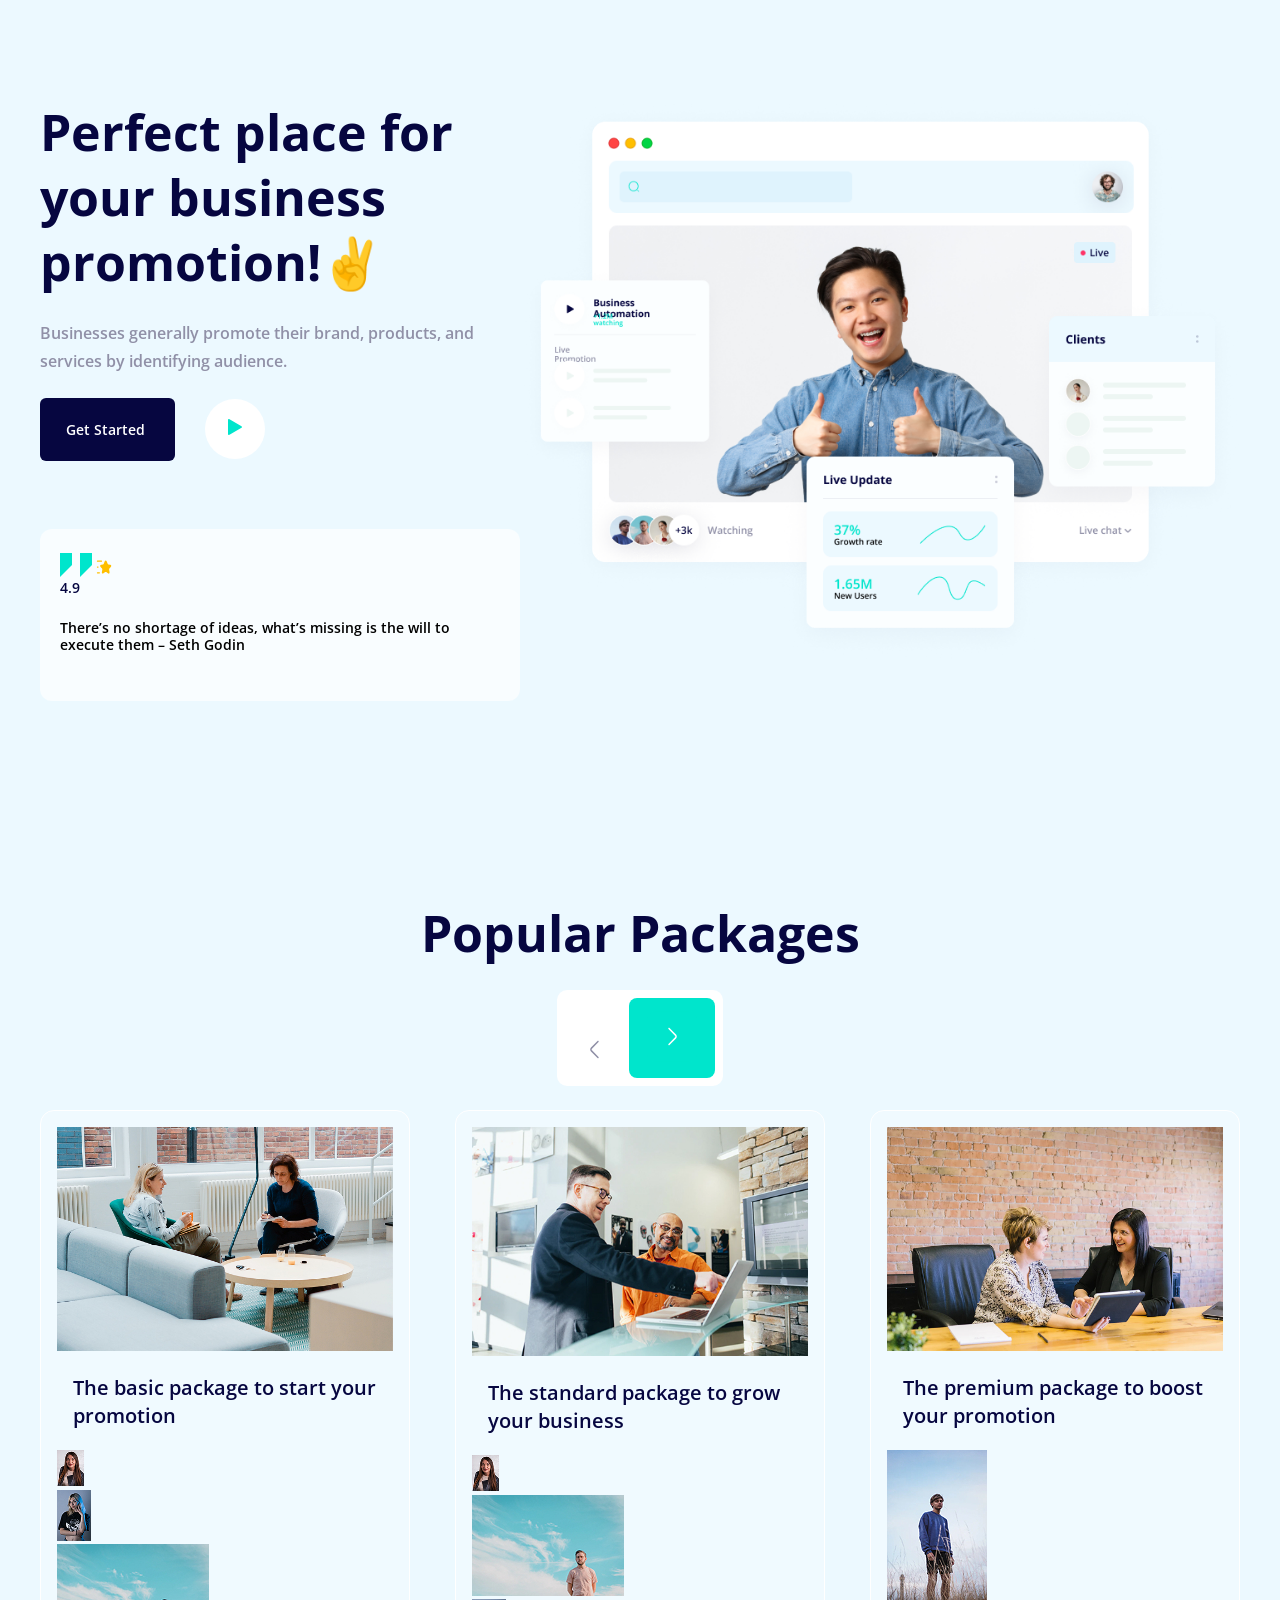
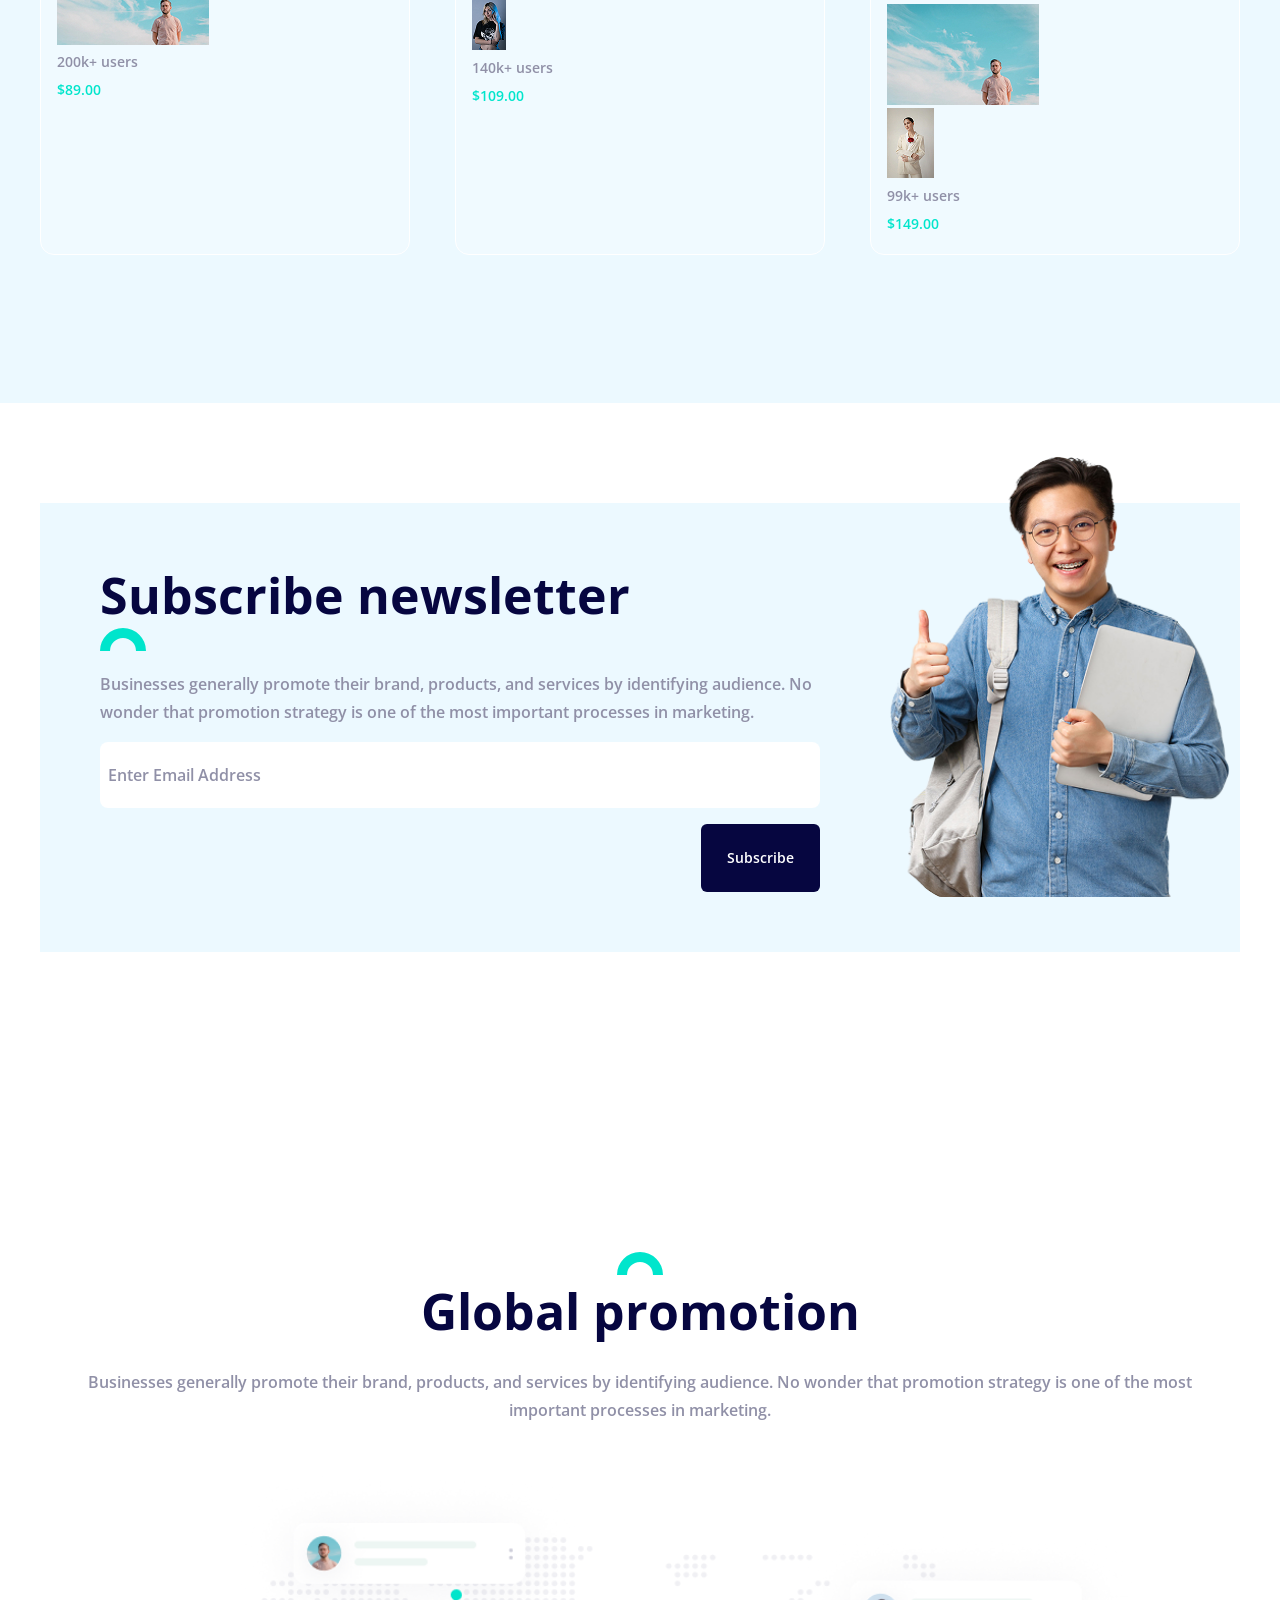
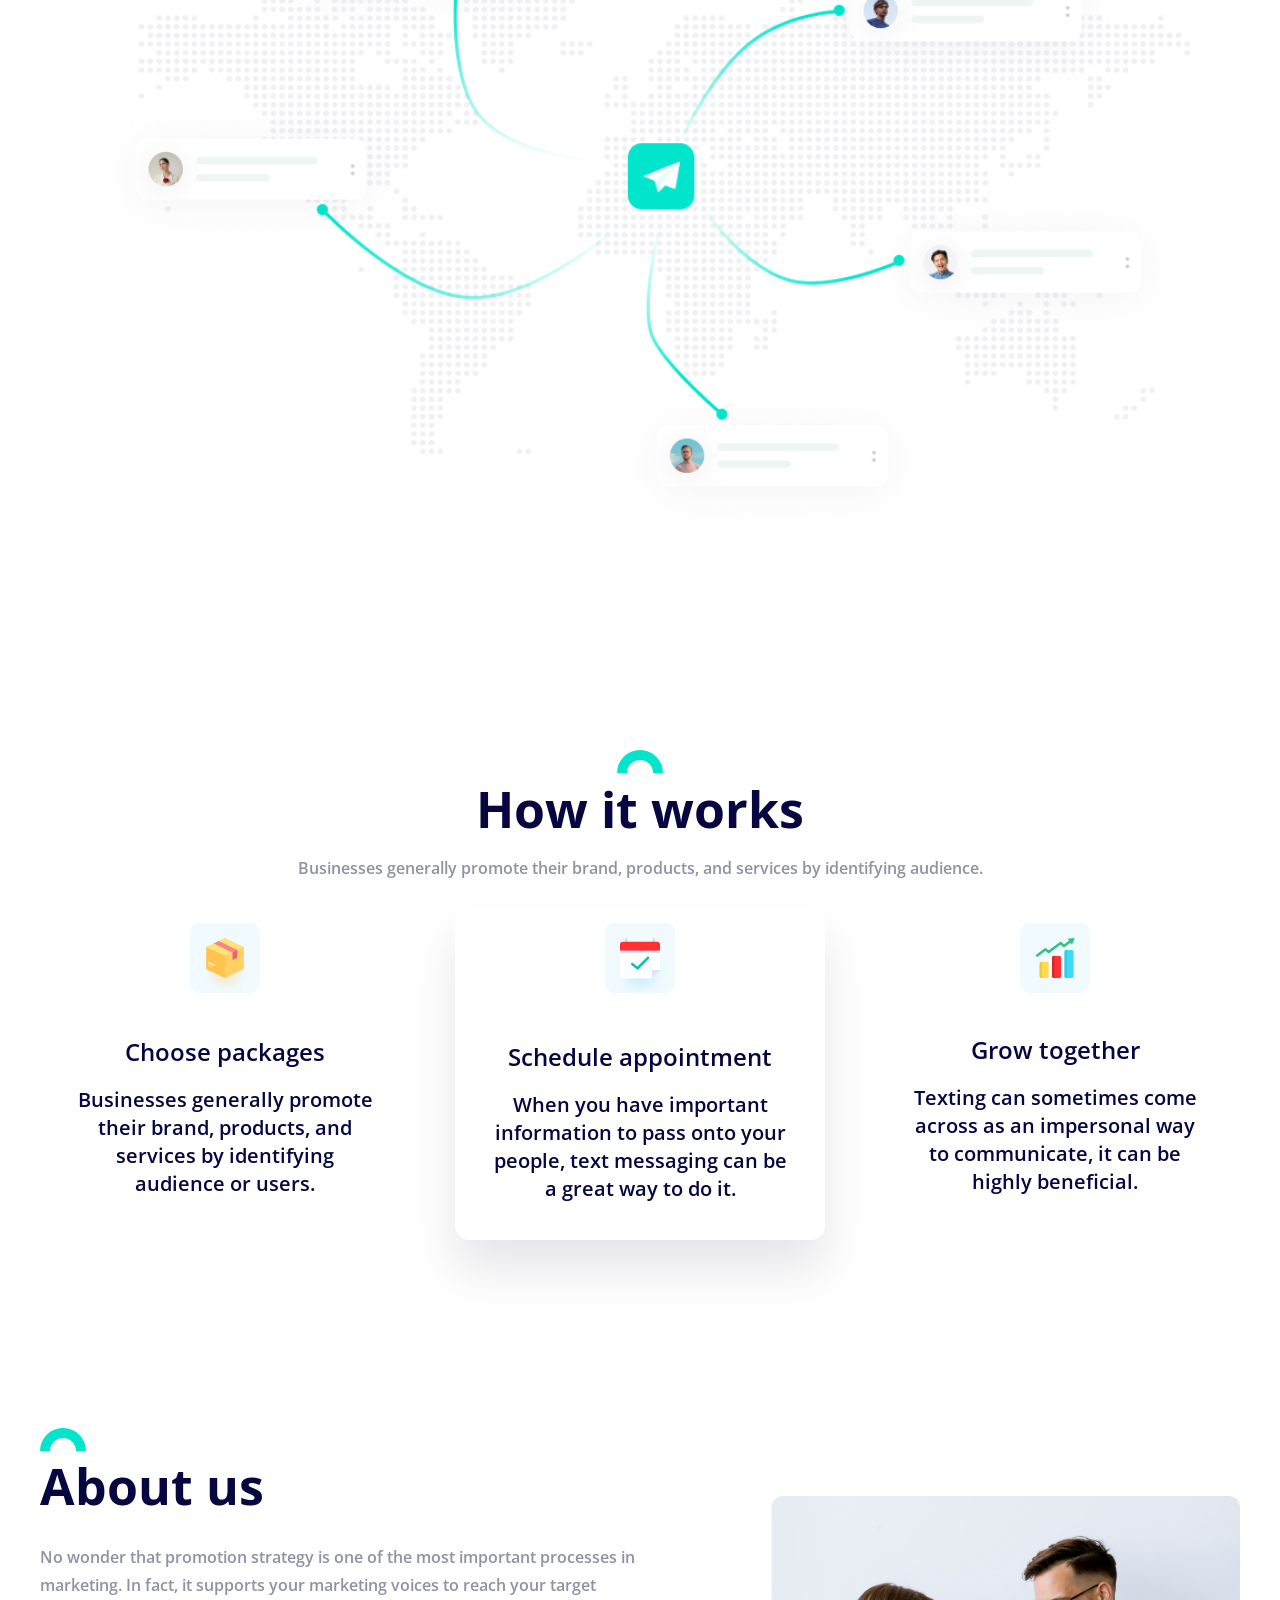
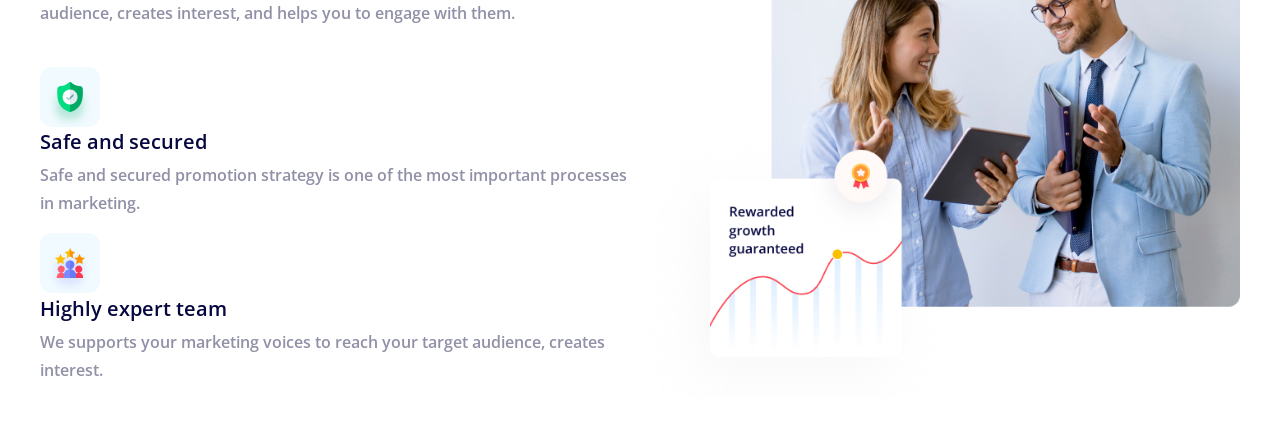
==== deploy/index.html @ 35426f10 "fixed about us page" ====
<!DOCTYPE html>
<html lang="en">
<head>
        <meta charset="UTF-8">
        <meta name="viewport" content="width=device-width, initial-scale=1.0">
        <meta http-equiv="X-UA-Compatible" content="ie=edge">
        <!-- Google Fonts -->
        <link rel="preconnect" href="https://fonts.googleapis.com">
        <link rel="preconnect" href="https://fonts.gstatic.com" crossorigin>
        <link href="https://fonts.googleapis.com/css2?family=Open+Sans:ital,wght@0,300..800;1,300..800&display=swap" rel="stylesheet">
        
        
        <link rel="stylesheet" href="css/styles.css">
        <title>In-Class Project / Homework </title>
    </head>
<body>

    <!-- <section id="mq-demo">
        <div>

        </div>
    </section> -->
    
<section id="hero">
    <div id="hero-content-container">
        <section>
            <article>
                <h1 class="section-title">Perfect place for your business promotion!✌️</h1>
                <p class="body-grey-text">Businesses generally promote their brand, products, and services by identifying audience.</p>
                <a href="#" class="nightBlue-btn">Get Started </a>
                <button><img src="img/hero/play-button.svg" alt="play button"></button>
            </article>
    
            <article id="hero-card">
                <img src="img/hero/quote.svg" alt="quote icon">
                <img src="img/hero/star.svg" alt="star icon">
                <h5>4.9</h5>
    
                <p>There’s no shortage of ideas, what’s missing is the will to execute them – Seth Godin</p>
            </article>
        </section>
        <!--this will be the tag for the image-->
        <aside>
            <img src="img/hero/hero-right.png" alt="image of happy person" class="img-scaler">
        </aside>
    </div>   
</section><section id="packages">
    <div id="top-content">
        <!-- <img src="img/packages/green rainbow.svg" alt="part of a green outline"> -->
        <h1 class="section-title">Popular Packages</h1>

        <div id="package-button-container">
            <button id="left-arrow"><img src="img/packages/arrow-left.svg" alt="arrow left button"></button>
            <button id="right-arrow"><img src="img/packages/arrow-right.svg" alt="arrow right button"></button>   
        </div>
    </div>


    <ul id="package-card-container">
        <li class="package-card" id="card-1">
            <img src="img/packages/card1.jpg" alt="hero images" class="img-scaler">
            <p>The basic package to start your promotion</p>
           
            
            <ul>
                <li><img src="img/packages/user1.jpg" alt=" user images"></li>
                <li><img src="img/packages/user2.jpg" alt=" user images"></li>
                <li><img src="img/packages/user3.jpg" alt=" user images"></li>
            </ul>

            <h4>200k+ users</h4>
            <h3>$89.00</h3>
        </li>

        <li class="selected package-card" id="card-2">
            <img src="img/packages/card3.jpg" alt="hero images" class="img-scaler">
            <p>The standard package to grow your business</p>
           
            <ul>
                <li>
                    <li><img src="img/packages/user1.jpg" alt=" user images"></li>
                    <li><img src="img/packages/user3.jpg" alt=" user images"></li>
                    <li><img src="img/packages/user2.jpg" alt=" user images"></li>
                </li>
            </ul>

            <h4>140k+ users</h4>
            <h3>$109.00</h3>

        </li>

        <li class= "package-card" id="card-3">
            <img src="img/packages/card2.jpg" alt="hero images" class="img-scaler">
            <p>The premium package to boost your promotion</p>

            
            <ul>
                <li>
                    <li><img src="img/packages/user5.jpg" alt=" user images"></li>
                    <li><img src="img/packages/user3.jpg" alt=" user images"></li>
                    <li><img src="img/packages/user4.jpg" alt=" user images"></li>
                </li>
            </ul>

            <h4>99k+ users</h4>
            <h3>$149.00</h3>
        </li>

    </ul>
</section><section id="newsletter" class="content-padding">
    <div id="newsletter-content">
        <section id="newsletter-left">
            <h1 class="section-title">Subscribe newsletter</h1>
            <img src="img/packages/green rainbow.svg" alt="green design">
            <p class="body-grey-text">Businesses generally promote their brand, products, and services by identifying audience. No wonder that promotion strategy is one of the most important processes in marketing.</p>
        
            <form action="#">
                <input type="text" placeholder="Enter Email Address">
                <div>
                    <button class="nightBlue-btn">Subscribe</button>
                </div>
            </form>
        </section>
        <aside>
            <img src="img/newsletter/student.png" alt="happy man" class="img-scaler">
        </aside>
    </div>
</section><section id="communication" class="content-padding">
    <img src="img/packages/green rainbow.svg" alt="part of a green outline">
    <h1 class="section-title">Global promotion</h1>
    <p class="body-grey-text">Businesses generally promote their brand, products, and services by identifying audience. No wonder that promotion strategy is one of the most important processes in marketing.</p>
    <img src="img/communication/image.png" alt="diagram for communication page" class="img-scaler">
</section><section id="process" class="content-padding">
    <img src="img/packages/green rainbow.svg" alt="part of a green outline">
    
    <div>
        <h1 class="section-title">How it works</h1>
        <p class="body-grey-text work-p">Businesses generally promote their brand, products, and services by identifying audience.</p>
    </div>
    

    <ul id="process-card-container">
        <li class="process-card" id="card-1">
            <img src="img/process/icon-1.png" alt="box icon">
            <h2>Choose packages</h2>
            <p>Businesses generally promote their brand, products, and services by identifying audience or users.</p>
        </li>

    

        <li class="selected process-card" id="card-2">
            <img src="img/process/icon-2.png" alt="schedule icon">
            <h2>Schedule appointment</h2>
            <p>When you have important information to pass onto your people, text messaging can be a great way to do it.</p>
        </li>
        


        <li class="process-card" id="card-3">
            <img src="img/process/icon-3.png" alt="diagram icon">
            <h2>Grow together </h2>
            <p>Texting can sometimes come across as an impersonal way to communicate, it can be highly beneficial.</p>
        </li>
        
    </ul>
</section><section id="about" class="content-padding">
    <section>
        <img src="img/packages/green rainbow.svg" alt="part of a green outline">
        <h1 class="section-title">About us</h1>
        <p class="body-grey-text about-p">No wonder that promotion strategy is one of the most important processes in marketing. In fact, it supports your marketing voices to reach your target audience, creates interest, and helps you to engage with them.</p>
        
        <ul>
            <li>
                <img src="img/about/icon-1.png" alt="checkmark icon">
                <h2>Safe and secured</h2>
                <p class="body-grey-text">Safe and secured promotion strategy is one of the most important processes in marketing.</p>
            </li>


            <li>
                <img src="img/about/icon-2.png" alt="people icon">
                <h2>Highly expert team</h2>
                <p class="body-grey-text">We supports your marketing voices to reach your target audience, creates interest.</p>
            </li>
            
        </ul>
    </section>
    
    <aside>
        <img src="img/about/about-hero.jpg" alt="picture of people" class="img-scaler">
    </aside>
    
</section>    <script src="js/scripts-min.js"></script>

</body>

</html>
---- deploy/css/styles.css ----
/*! normalize.css v8.0.0 | MIT License | github.com/necolas/normalize.css */
/* Document
   ========================================================================== */
/**
 * 1. Correct the line height in all browsers.
 * 2. Prevent adjustments of font size after orientation changes in iOS.
 */
html {
  line-height: 1.15; /* 1 */
  -webkit-text-size-adjust: 100%; /* 2 */
}

/* Sections
   ========================================================================== */
/**
 * Remove the margin in all browsers.
 */
body {
  margin: 0;
}

/**
 * Correct the font size and margin on `h1` elements within `section` and
 * `article` contexts in Chrome, Firefox, and Safari.
 */
h1 {
  font-size: 2em;
  margin: 0.67em 0;
}

/* Grouping content
   ========================================================================== */
/**
 * 1. Add the correct box sizing in Firefox.
 * 2. Show the overflow in Edge and IE.
 */
hr {
  -webkit-box-sizing: content-box;
          box-sizing: content-box; /* 1 */
  height: 0; /* 1 */
  overflow: visible; /* 2 */
}

/**
 * 1. Correct the inheritance and scaling of font size in all browsers.
 * 2. Correct the odd `em` font sizing in all browsers.
 */
pre {
  font-family: monospace, monospace; /* 1 */
  font-size: 1em; /* 2 */
}

/* Text-level semantics
   ========================================================================== */
/**
 * Remove the gray background on active links in IE 10.
 */
a {
  background-color: transparent;
}

/**
 * 1. Remove the bottom border in Chrome 57-
 * 2. Add the correct text decoration in Chrome, Edge, IE, Opera, and Safari.
 */
abbr[title] {
  border-bottom: none; /* 1 */
  text-decoration: underline; /* 2 */
  -webkit-text-decoration: underline dotted;
          text-decoration: underline dotted; /* 2 */
}

/**
 * Add the correct font weight in Chrome, Edge, and Safari.
 */
b,
strong {
  font-weight: bolder;
}

/**
 * 1. Correct the inheritance and scaling of font size in all browsers.
 * 2. Correct the odd `em` font sizing in all browsers.
 */
code,
kbd,
samp {
  font-family: monospace, monospace; /* 1 */
  font-size: 1em; /* 2 */
}

/**
 * Add the correct font size in all browsers.
 */
small {
  font-size: 80%;
}

/**
 * Prevent `sub` and `sup` elements from affecting the line height in
 * all browsers.
 */
sub,
sup {
  font-size: 75%;
  line-height: 0;
  position: relative;
  vertical-align: baseline;
}

sub {
  bottom: -0.25em;
}

sup {
  top: -0.5em;
}

/* Embedded content
   ========================================================================== */
/**
 * Remove the border on images inside links in IE 10.
 */
img {
  border-style: none;
}

/* Forms
   ========================================================================== */
/**
 * 1. Change the font styles in all browsers.
 * 2. Remove the margin in Firefox and Safari.
 */
button,
input,
optgroup,
select,
textarea {
  font-family: inherit; /* 1 */
  font-size: 100%; /* 1 */
  line-height: 1.15; /* 1 */
  margin: 0; /* 2 */
}

/**
 * Show the overflow in IE.
 * 1. Show the overflow in Edge.
 */
button,
input { /* 1 */
  overflow: visible;
}

/**
 * Remove the inheritance of text transform in Edge, Firefox, and IE.
 * 1. Remove the inheritance of text transform in Firefox.
 */
button,
select { /* 1 */
  text-transform: none;
}

/**
 * Correct the inability to style clickable types in iOS and Safari.
 */
button,
[type=button],
[type=reset],
[type=submit] {
  -webkit-appearance: button;
}

/**
 * Remove the inner border and padding in Firefox.
 */
button::-moz-focus-inner,
[type=button]::-moz-focus-inner,
[type=reset]::-moz-focus-inner,
[type=submit]::-moz-focus-inner {
  border-style: none;
  padding: 0;
}

/**
 * Restore the focus styles unset by the previous rule.
 */
button:-moz-focusring,
[type=button]:-moz-focusring,
[type=reset]:-moz-focusring,
[type=submit]:-moz-focusring {
  outline: 1px dotted ButtonText;
}

/**
 * Correct the padding in Firefox.
 */
fieldset {
  padding: 0.35em 0.75em 0.625em;
}

/**
 * 1. Correct the text wrapping in Edge and IE.
 * 2. Correct the color inheritance from `fieldset` elements in IE.
 * 3. Remove the padding so developers are not caught out when they zero out
 *    `fieldset` elements in all browsers.
 */
legend {
  -webkit-box-sizing: border-box;
          box-sizing: border-box; /* 1 */
  color: inherit; /* 2 */
  display: table; /* 1 */
  max-width: 100%; /* 1 */
  padding: 0; /* 3 */
  white-space: normal; /* 1 */
}

/**
 * Add the correct vertical alignment in Chrome, Firefox, and Opera.
 */
progress {
  vertical-align: baseline;
}

/**
 * Remove the default vertical scrollbar in IE 10+.
 */
textarea {
  overflow: auto;
}

/**
 * 1. Add the correct box sizing in IE 10.
 * 2. Remove the padding in IE 10.
 */
[type=checkbox],
[type=radio] {
  -webkit-box-sizing: border-box;
          box-sizing: border-box; /* 1 */
  padding: 0; /* 2 */
}

/**
 * Correct the cursor style of increment and decrement buttons in Chrome.
 */
[type=number]::-webkit-inner-spin-button,
[type=number]::-webkit-outer-spin-button {
  height: auto;
}

/**
 * 1. Correct the odd appearance in Chrome and Safari.
 * 2. Correct the outline style in Safari.
 */
[type=search] {
  -webkit-appearance: textfield; /* 1 */
  outline-offset: -2px; /* 2 */
}

/**
 * Remove the inner padding in Chrome and Safari on macOS.
 */
[type=search]::-webkit-search-decoration {
  -webkit-appearance: none;
}

/**
 * 1. Correct the inability to style clickable types in iOS and Safari.
 * 2. Change font properties to `inherit` in Safari.
 */
::-webkit-file-upload-button {
  -webkit-appearance: button; /* 1 */
  font: inherit; /* 2 */
}

/* Interactive
   ========================================================================== */
/*
 * Add the correct display in Edge, IE 10+, and Firefox.
 */
details {
  display: block;
}

/*
 * Add the correct display in all browsers.
 */
summary {
  display: list-item;
}

/* Misc
   ========================================================================== */
/**
 * Add the correct display in IE 10+.
 */
template {
  display: none;
}

/**
 * Add the correct display in IE 10.
 */
[hidden] {
  display: none;
}

/* =============
    Base
============= */
/* =============
    Mixins
============= */
/* =============
    Variables
============= */
:root {
  --black: #000000;
  --white: #ffffff;
  --white80: #FFFFFF33;
  --ghostWhite: #F0FAFF;
  --lilyWhite: #ECF9FF;
  --snowdrop: #F9FDFF;
  --aqua: #00E5CC;
  --nightBlue: #060640;
  --grey: #9090A7;
  --jaguar: #000020;
}

/* ---------------- Font Sizing ---------------- */
html {
  font-size: 100%;
}

/* ---------------- Media Queries ---------------- */
h1, h2, h3, h4, h5, h6 {
  margin: 0;
  padding: 0;
}

p {
  margin: 0;
  padding: 0;
}

ul {
  margin: 0;
  padding: 0;
}
ul li {
  list-style: none;
}

.img-scaler {
  width: 100%;
}

.content-padding {
  padding: 40px 24px;
}
@media (min-width: 1200px) {
  .content-padding {
    padding: 100px 24px;
  }
}

/* =============
    Typography
============= */
body {
  font-family: "Open Sans", sans-serif;
}

.section-title {
  color: var(--nightBlue);
  font-size: 3.125rem;
  line-height: 4.0625rem;
}

.body-grey-text {
  color: var(--grey);
  font-weight: 600;
  line-height: 1.75rem;
}

/* =============
    Buttons
============= */
a {
  text-decoration: none;
}

.nightBlue-link {
  background-color: var(--nightBlue);
  color: var(--white);
  font-size: 0.875rem;
  font-weight: 600;
  line-height: 1.5rem;
  padding: 22px 26px;
  border-radius: 6px;
  display: inline-block;
}

.nightBlue-btn {
  background-color: var(--nightBlue);
  color: var(--white);
  font-size: 0.875rem;
  font-weight: 600;
  line-height: 1.5rem;
  padding: 22px 26px;
  border-radius: 6px;
  border: none;
}

/* =============
    Forms
============= */
[type=text], [type=password], [type=date], [type=datetime], [type=datetime-local], [type=month], [type=week], [type=email], [type=number], [type=search], [type=tel], [type=time], [type=url], [type=color], textarea {
  -webkit-box-shadow: none;
          box-shadow: none;
}

[type=text]:focus, [type=password]:focus, [type=date]:focus, [type=datetime]:focus, [type=datetime-local]:focus, [type=month]:focus, [type=week]:focus, [type=email]:focus, [type=number]:focus, [type=search]:focus, [type=tel]:focus, [type=time]:focus, [type=url]:focus, [type=color]:focus, textarea:focus {
  -webkit-box-shadow: none;
          box-shadow: none;
}

input[type=text],
input[type=email],
input[type=password],
textarea {
  -webkit-appearance: none;
}

/* =============
    Navigation
============= */
/* =============
    Header
============= */
/* =============
    Footer
============= */
/* =============
    Hero
============= */
#hero {
  background-color: var(--lilyWhite);
  padding: 56px 24px;
}
@media (min-width: 1200px) {
  #hero {
    padding: 100px 24px;
  }
}
@media (min-width: 768px) {
  #hero #hero-content-container {
    display: -ms-grid;
    display: grid;
        grid-template-areas: "hero-img" "hero-content";
  }
}
@media (min-width: 1200px) {
  #hero #hero-content-container {
    -ms-grid-columns: 40% auto;
    grid-template-columns: 40% auto;
        grid-template-areas: "hero-content hero-img";
    max-width: 1200px;
    margin: 0 auto;
  }
}
@media (min-width: 768px) {
  #hero #hero-content-container section {
    grid-area: hero-content;
    padding: 0 15vw;
  }
}
@media (min-width: 992px) {
  #hero #hero-content-container section {
    padding: 0 25vw;
  }
}
@media (min-width: 1200px) {
  #hero #hero-content-container section {
    padding: 0;
  }
}
#hero #hero-content-container section article p {
  margin-top: 24px;
  margin-bottom: 24px;
}
#hero #hero-content-container section article button {
  background-color: var(--white);
  border: none;
  height: 60px;
  width: 60px;
  border-radius: 100px;
  margin-left: 30px;
}
#hero #hero-content-container section #hero-card {
  background-color: var(--snowdrop);
  margin-top: 70px;
  padding: 24px 20px;
  border-radius: 12px;
}
#hero #hero-content-container section #hero-card h5 {
  color: var(--nightBlue);
  font-weight: 600;
  font-size: 0.875rem;
}
#hero #hero-content-container section #hero-card p {
  font-size: 0.875rem;
  font-weight: 600;
}
@media (min-width: 768px) {
  #hero #hero-content-container aside {
    grid-area: hero-img;
  }
}
@media (min-width: 768px) {
  #hero #hero-content-container section {
    -ms-grid-row: 2;
    -ms-grid-column: 1;
  }
  #hero #hero-content-container aside {
    -ms-grid-row: 1;
    -ms-grid-column: 1;
  }
}
@media (min-width: 1200px) {
  #hero #hero-content-container section {
    -ms-grid-row: 1;
    -ms-grid-column: 1;
  }
  #hero #hero-content-container aside {
    -ms-grid-row: 1;
    -ms-grid-column: 2;
  }
}

/* =============
    Packages
============= */
#packages {
  background-color: var(--lilyWhite);
  padding: 100px 24px;
}
#packages #top-content {
  text-align: center;
}
#packages #top-content #package-button-container {
  background-color: var(--white);
  margin: 24px 0;
  display: inline-block;
  padding: 8px;
  border-radius: 10px;
}
#packages #top-content #package-button-container button {
  border: none;
}
#packages #top-content #package-button-container #left-arrow {
  background-color: var(--white);
  color: var(--grey);
  padding: 13px 18px;
}
#packages #top-content #package-button-container #right-arrow {
  background-color: var(--aqua);
  color: var(--white);
  padding: 13px 18px;
  border-radius: 8px;
}
@media (min-width: 768px) {
  #packages #package-card-container {
    display: -ms-grid;
    display: grid;
    -ms-grid-columns: (1fr)[4];
    grid-template-columns: repeat(4, 1fr);
        grid-template-areas: "card-1 card-1 card-2 card-2" "...card-3 card-3...";
  }
}
@media (min-width: 1200px) {
  #packages #package-card-container {
    max-width: 1200px;
    margin: 0 auto;
    -ms-grid-columns: 1fr 45px 1fr 45px 1fr;
    grid-template-columns: repeat(3, 1fr);
        grid-template-areas: "card-1 card-2 card-3";
    gap: 45px;
  }
}
#packages #package-card-container .package-card {
  background-color: var(--ghostWhite);
  border: 1px solid var(--white);
  margin-bottom: 48px;
  padding: 16px;
  border-radius: 14px;
}
#packages #package-card-container .package-card p {
  color: var(--nightBlue);
  font-weight: 600;
  font-size: 1.25rem;
  line-height: 1.75rem;
  margin: 20px 16px;
}
#packages #package-card-container .package-card h4 {
  color: var(--grey);
  font-weight: 600;
  font-size: 0.875rem;
  line-height: 1.75rem;
}
#packages #package-card-container .package-card h3 {
  color: var(--aqua);
  font-weight: 600;
  font-size: 0.875rem;
  line-height: 1.75rem;
}
@media (min-width: 768px) {
  #packages #package-card-container #card-1 {
    grid-area: card-1;
  }
}
@media (min-width: 768px) {
  #packages #package-card-container #card-2 {
    grid-area: card-2;
  }
}
@media (min-width: 768px) {
  #packages #package-card-container #card-3 {
    grid-area: card-3;
  }
}

/* =============
    Newsletter
============= */
#newsletter {
  margin-bottom: 100px;
}
#newsletter #newsletter-content {
  background-color: var(--lilyWhite);
  padding: 60px 16px;
}
@media (min-width: 768px) {
  #newsletter #newsletter-content {
    padding: 60px 20vw;
  }
}
@media (min-width: 992px) {
  #newsletter #newsletter-content {
    display: -ms-grid;
    display: grid;
    -ms-grid-columns: 55% 60px auto;
    grid-template-columns: 55% auto;
    padding: 0px 0px;
    gap: 60px;
  }
}
@media (min-width: 1200px) {
  #newsletter #newsletter-content {
    -ms-grid-columns: 65% auto;
    grid-template-columns: 65% auto;
    width: 1200px;
    margin: 0 auto;
  }
}
@media (min-width: 992px) {
  #newsletter #newsletter-content #newsletter-left {
    padding: 60px 0px 60px 60px;
  }
}
#newsletter #newsletter-content #newsletter-left p {
  margin: 16px 0;
}
#newsletter #newsletter-content #newsletter-left form input {
  border: none;
  color: var(--grey);
  font-weight: 600;
  width: 100%;
  padding: 24px 8px;
  -webkit-box-sizing: border-box;
          box-sizing: border-box;
  border-radius: 8px;
  margin-bottom: 16px;
}
#newsletter #newsletter-content #newsletter-left form ::-webkit-input-placeholder {
  color: var(--grey);
  opacity: 1; /* Firefox */
}
#newsletter #newsletter-content #newsletter-left form ::-moz-placeholder {
  color: var(--grey);
  opacity: 1; /* Firefox */
}
#newsletter #newsletter-content #newsletter-left form :-ms-input-placeholder {
  color: var(--grey);
  opacity: 1; /* Firefox */
}
#newsletter #newsletter-content #newsletter-left form ::-ms-input-placeholder {
  color: var(--grey);
  opacity: 1; /* Firefox */
}
#newsletter #newsletter-content #newsletter-left form ::placeholder {
  color: var(--grey);
  opacity: 1; /* Firefox */
}
#newsletter #newsletter-content #newsletter-left form ::-ms-input-placeholder { /* Edge 12-18 */
  color: var(--grey);
}
#newsletter #newsletter-content #newsletter-left form div {
  text-align: right;
}
#newsletter #newsletter-content aside {
  display: none;
}
@media (min-width: 992px) {
  #newsletter #newsletter-content aside {
    display: block;
    margin-top: -50px;
  }
}
/* =============
    Process
============= */
#process {
  text-align: center;
}
#process .work-p {
  margin: 12px 0 24px;
}
#process ul li {
  background-color: var(--white);
  border: 1px solid var(--lilyWhite);
  margin-bottom: 24px;
  padding: 30px;
  border-radius: 12px;
}
#process ul li h2 {
  color: var(--nightBlue);
  margin: 40px 0 12px;
  font-size: 1.5rem;
  font-weight: 600;
}
#process ul .selected {
  -webkit-box-shadow: 0px 30px 50px 0px rgba(3, 3, 37, 0.1);
          box-shadow: 0px 30px 50px 0px rgba(3, 3, 37, 0.1);
}
@media (min-width: 768px) {
  #process #process-card-container {
    display: -ms-grid;
    display: grid;
    -ms-grid-columns: (1fr)[4];
    grid-template-columns: repeat(4, 1fr);
        grid-template-areas: "card-1 card-1 card-2 card-2" "...card-3 card-3...";
  }
  #process #process-card-container > #card-1 {
    -ms-grid-row: 1;
    -ms-grid-column: 1;
    -ms-grid-column-span: 2;
  }
  #process #process-card-container > #card-2 {
    -ms-grid-row: 1;
    -ms-grid-column: 3;
    -ms-grid-column-span: 2;
  }
}
@media (min-width: 1200px) {
  #process #process-card-container {
    max-width: 1200px;
    margin: 0 auto;
    -ms-grid-columns: 1fr 45px 1fr 45px 1fr;
    grid-template-columns: repeat(3, 1fr);
        grid-template-areas: "card-1 card-2 card-3";
    gap: 45px;
  }
  #process #process-card-container > #card-1 {
    -ms-grid-row: 1;
    -ms-grid-column: 1;
    -ms-grid-column-span: 1;
  }
  #process #process-card-container > #card-2 {
    -ms-grid-row: 1;
    -ms-grid-column: 3;
    -ms-grid-column-span: 1;
  }
  #process #process-card-container > #card-3 {
    -ms-grid-row: 1;
    -ms-grid-column: 5;
  }
}
#process #process-card-container .process-card {
  background-color: var(--white);
  border: 1px solid var(--white);
  margin-bottom: 48px;
  padding: 16px;
  border-radius: 14px;
}
#process #process-card-container .process-card p {
  color: var(--nightBlue);
  font-weight: 600;
  font-size: 1.25rem;
  line-height: 1.75rem;
  margin: 20px 16px;
}
#process #process-card-container .process-card h4 {
  color: var(--grey);
  font-weight: 600;
  font-size: 0.875rem;
  line-height: 1.75rem;
}
#process #process-card-container .process-card h3 {
  color: var(--aqua);
  font-weight: 600;
  font-size: 0.875rem;
  line-height: 1.75rem;
}
#process #process-card-container .selected {
  background-color: var(--white);
}
@media (min-width: 768px) {
  #process #process-card-container #card-1 {
    grid-area: card-1;
  }
}
@media (min-width: 768px) {
  #process #process-card-container #card-2 {
    grid-area: card-2;
  }
}
@media (min-width: 768px) {
  #process #process-card-container #card-3 {
    grid-area: card-3;
  }
}
@media (min-width: 768px) {
  #packages #package-card-container #card-1 {
    -ms-grid-row: 1;
    -ms-grid-column: 1;
    -ms-grid-column-span: 2;
  }
  #packages #package-card-container #card-2 {
    -ms-grid-row: 1;
    -ms-grid-column: 3;
    -ms-grid-column-span: 2;
  }
  #process #process-card-container #card-1 {
    -ms-grid-row: 1;
    -ms-grid-column: 1;
    -ms-grid-column-span: 2;
  }
  #process #process-card-container > #card-1 {
    -ms-grid-row: 1;
    -ms-grid-column: 1;
    -ms-grid-column-span: 2;
  }
  #process #process-card-container #card-2 {
    -ms-grid-row: 1;
    -ms-grid-column: 3;
    -ms-grid-column-span: 2;
  }
  #process #process-card-container > #card-2 {
    -ms-grid-row: 1;
    -ms-grid-column: 3;
    -ms-grid-column-span: 2;
  }
}
@media (min-width: 1200px) {
  #packages #package-card-container #card-1 {
    -ms-grid-row: 1;
    -ms-grid-column: 1;
    -ms-grid-column-span: 1;
  }
  #packages #package-card-container #card-2 {
    -ms-grid-row: 1;
    -ms-grid-column: 3;
    -ms-grid-column-span: 1;
  }
  #packages #package-card-container #card-3 {
    -ms-grid-row: 1;
    -ms-grid-column: 5;
  }
  #process #process-card-container #card-1 {
    -ms-grid-row: 1;
    -ms-grid-column: 1;
    -ms-grid-column-span: 1;
  }
  #process #process-card-container > #card-1 {
    -ms-grid-row: 1;
    -ms-grid-column: 1;
    -ms-grid-column-span: 1;
  }
  #process #process-card-container #card-2 {
    -ms-grid-row: 1;
    -ms-grid-column: 3;
    -ms-grid-column-span: 1;
  }
  #process #process-card-container > #card-2 {
    -ms-grid-row: 1;
    -ms-grid-column: 3;
    -ms-grid-column-span: 1;
  }
  #process #process-card-container #card-3 {
    -ms-grid-row: 1;
    -ms-grid-column: 5;
  }
  #process #process-card-container > #card-3 {
    -ms-grid-row: 1;
    -ms-grid-column: 5;
  }
}

/* =============
    Communication/Global
============= */
#communication {
  text-align: center;
  margin: 0 auto;
  padding: 60px 20px;
  max-width: 1200px;
}
@media (min-width: 768px) {
  #communication {
    padding: 60px 40px;
  }
}
@media (min-width: 992px) {
  #communication {
    padding: 80px 60px;
  }
}
@media (min-width: 1200px) {
  #communication {
    padding: 100px 80px;
  }
}
#communication p {
  margin: 24px 0px 48px;
}

/* =============
    About
============= */
#about {
  padding: 40px 24px;
}
@media (min-width: 992px) {
  #about {
    display: -ms-grid;
    display: grid;
    -ms-grid-columns: 50% auto;
    grid-template-columns: 50% auto;
  }
}
@media (min-width: 1200px) {
  #about {
    width: 1200px;
    margin: 0 auto;
  }
}
#about section .about-p {
  margin: 24px 0 40px;
}
@media (min-width: 768px) {
  #about section ul {
    display: -ms-grid;
    display: grid;
    -ms-grid-columns: 50% 16px auto;
    grid-template-columns: 50% auto;
    gap: 16px;
  }
}
@media (min-width: 992px) {
  #about section ul {
    -ms-grid-columns: 1fr;
    grid-template-columns: 1fr;
  }
}
#about section ul li h2 {
  color: var(--nightBlue);
  font-size: 1.25rem;
  font-weight: 600;
  margin-bottom: 8px;
}
#about aside {
  margin-top: 68px;
}

/* =============
    mq-demp
============= */
#mq-demo {
  height: 100vh;
  background-color: var(--white);
  display: -webkit-box;
  display: -ms-flexbox;
  display: flex;
  -webkit-box-pack: center;
      -ms-flex-pack: center;
          justify-content: center;
  -webkit-box-align: center;
      -ms-flex-align: center;
          align-items: center;
}
#mq-demo div {
  height: 200px;
  width: 220px;
  background-color: var(--aqua);
}
@media (min-width: 768px) {
  #mq-demo div {
    height: 250px;
    width: 250px;
    background-color: orangered;
  }
}
@media (min-width: 992px) {
  #mq-demo div {
    width: 400px;
    background-color: purple;
  }
}
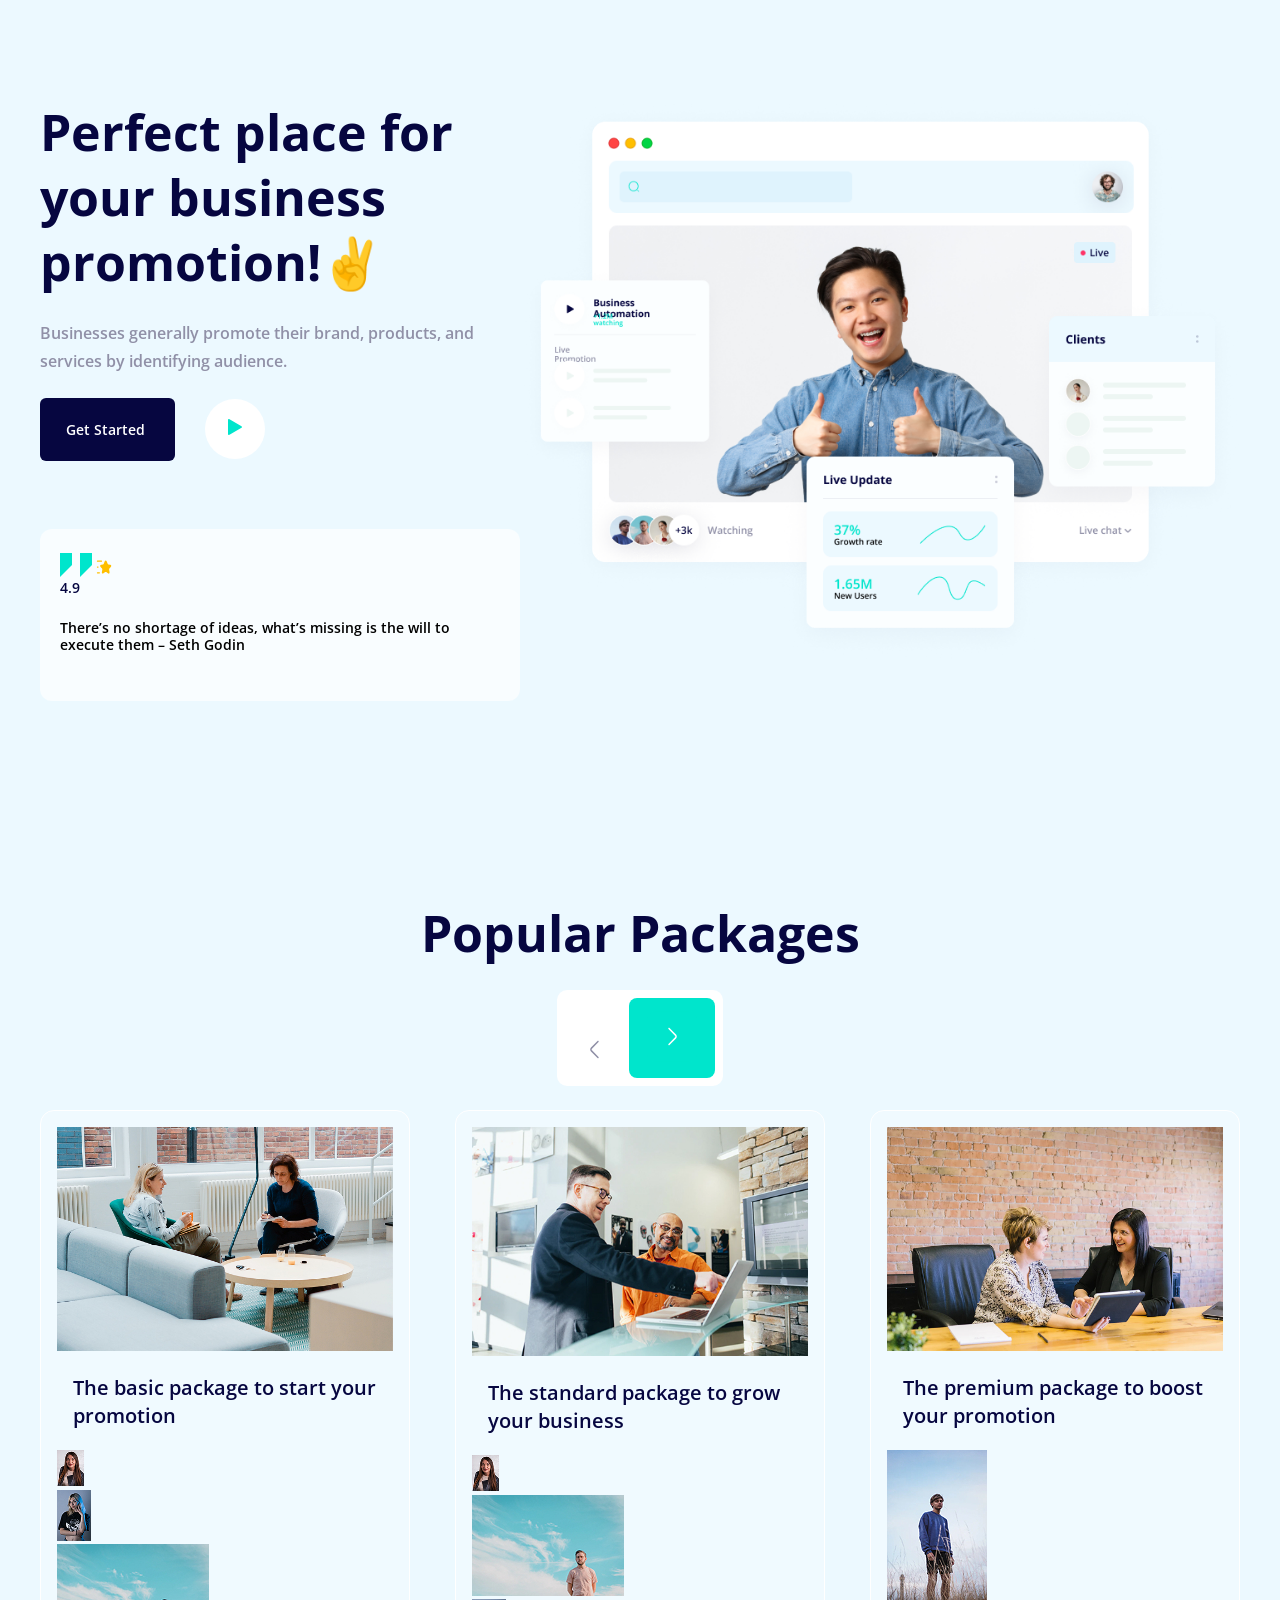
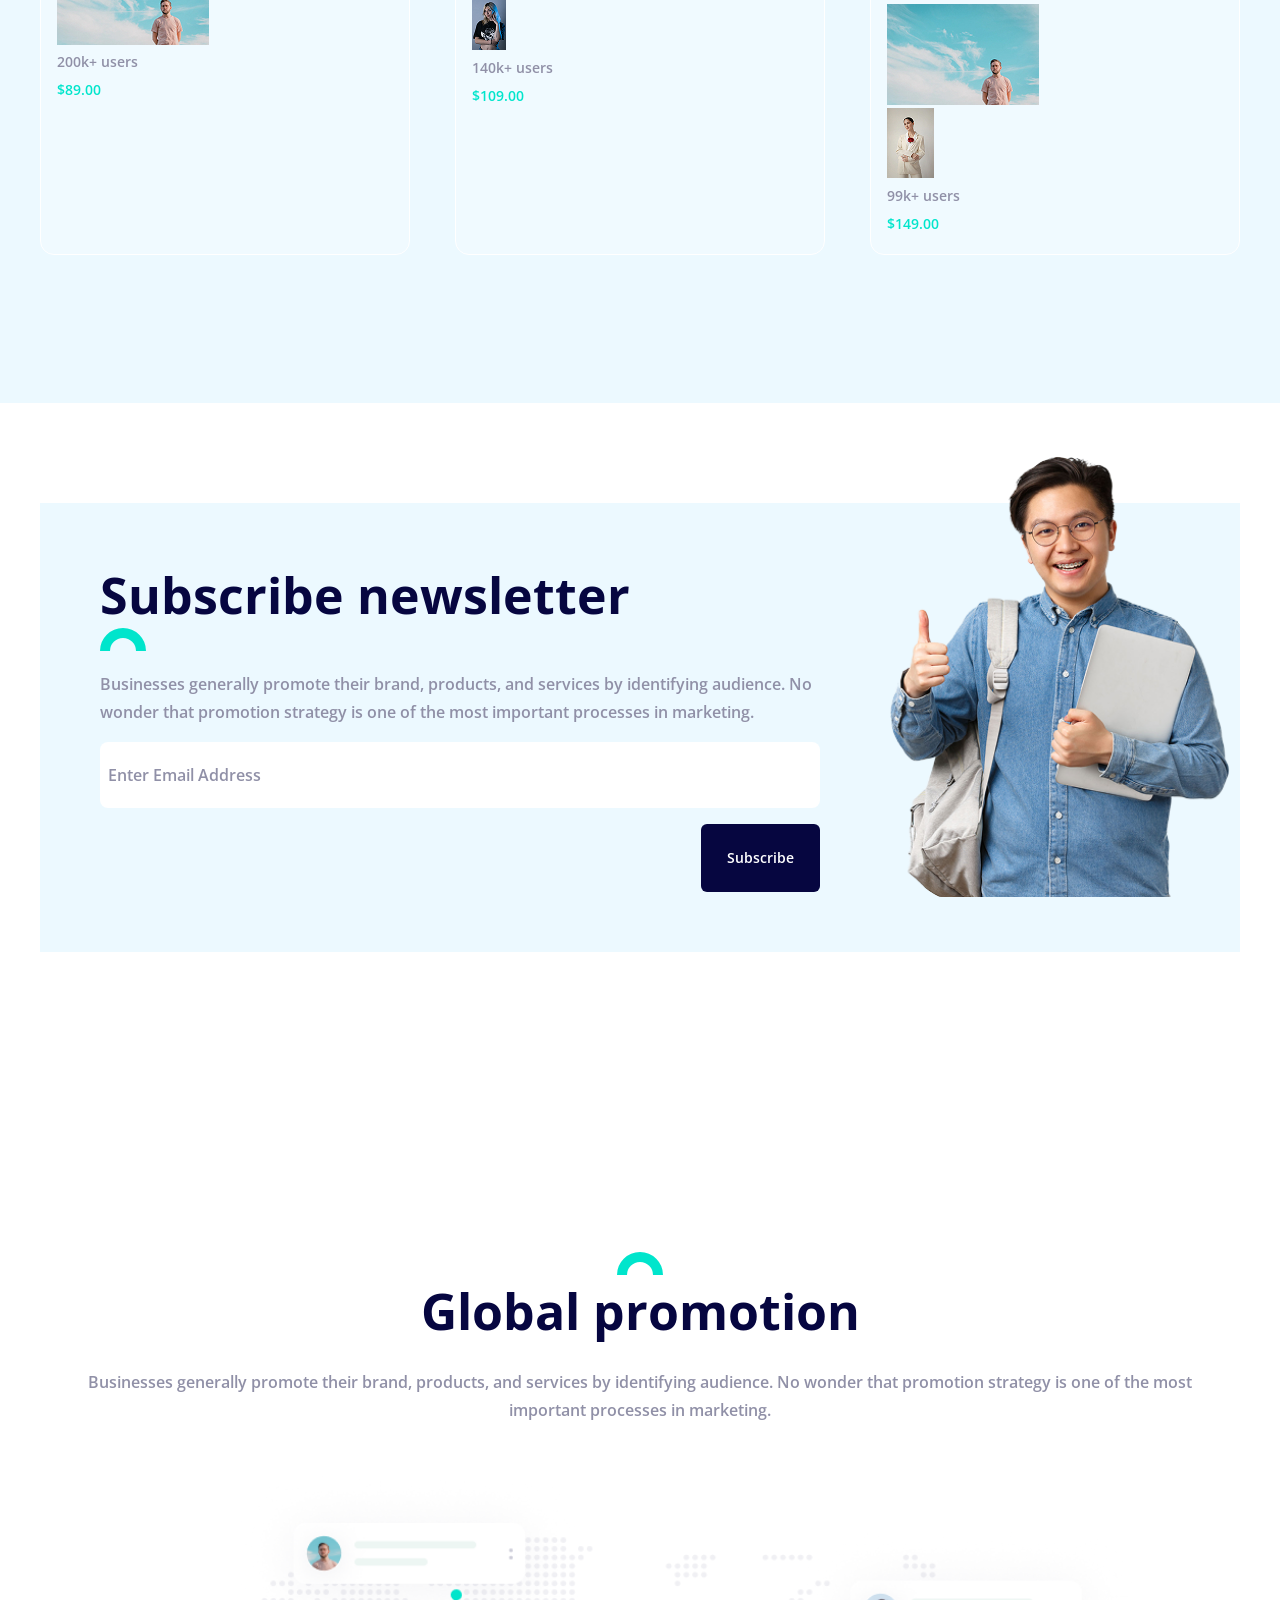
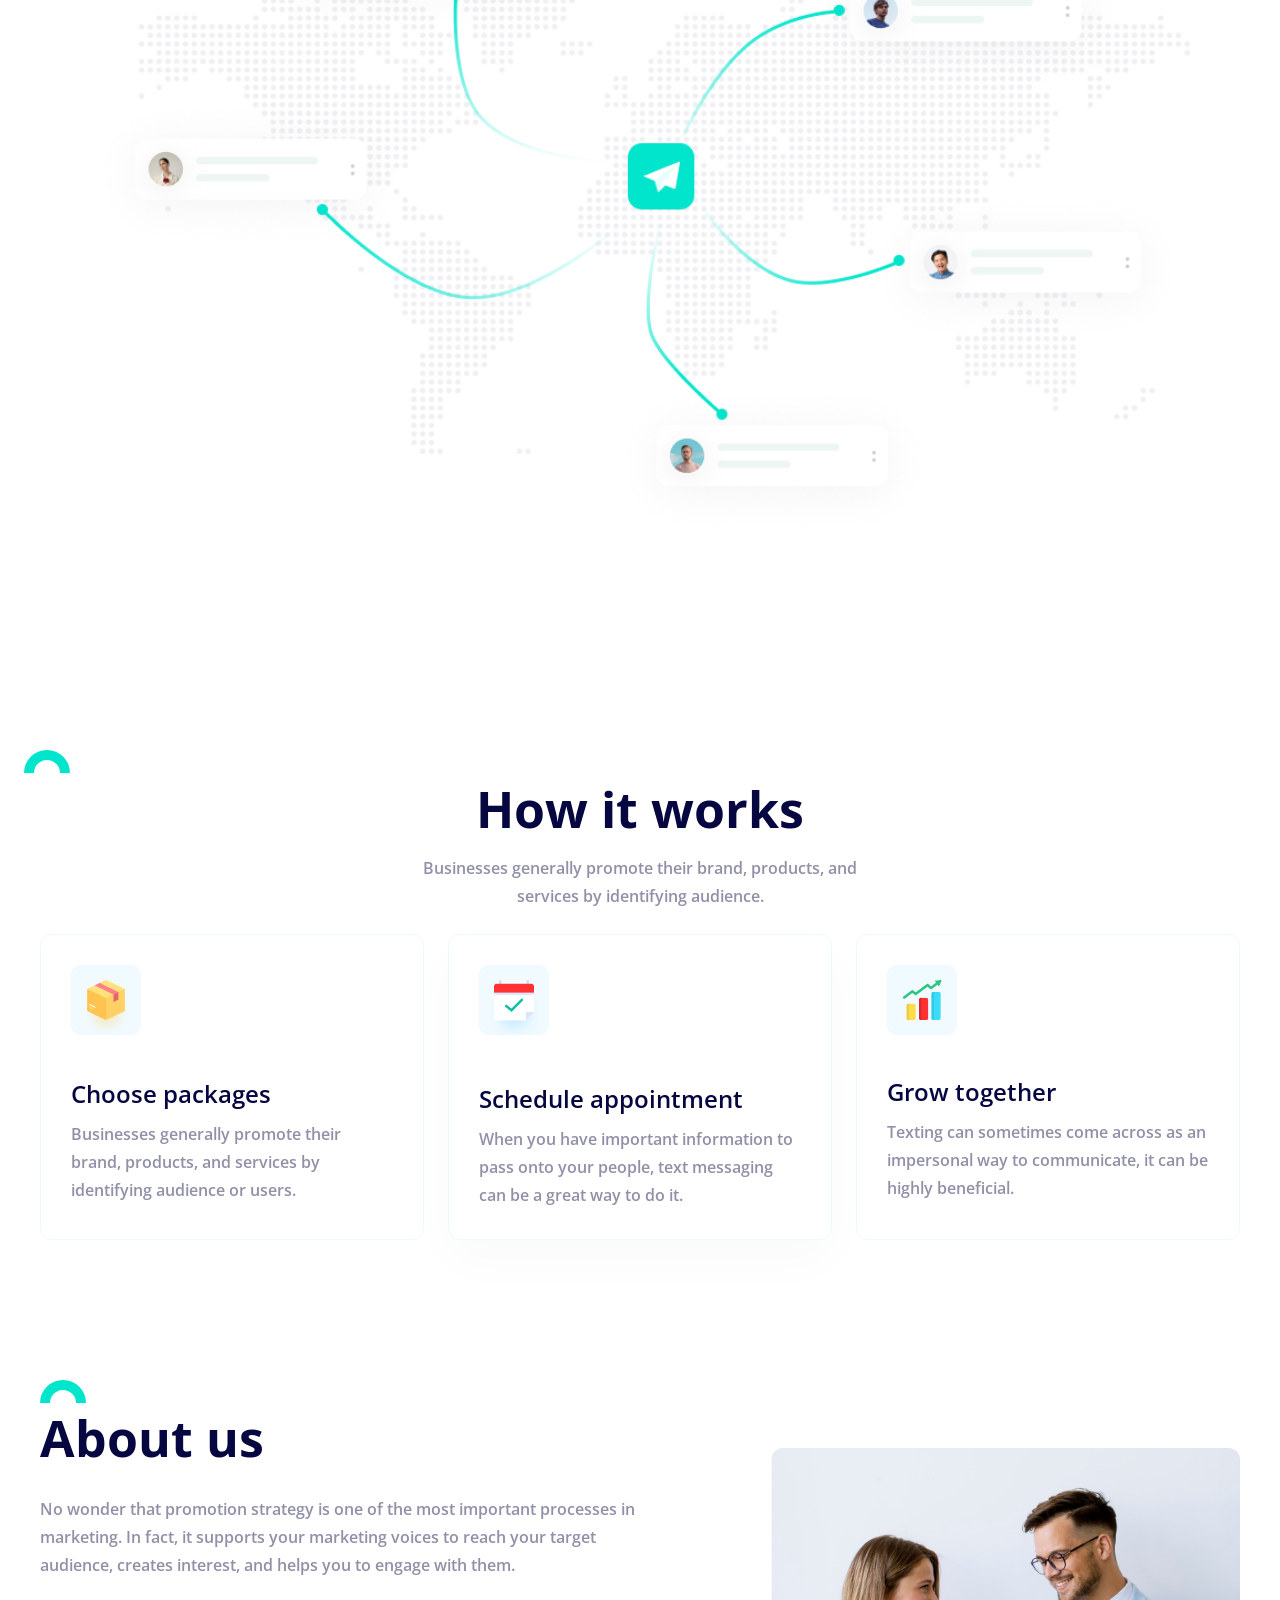
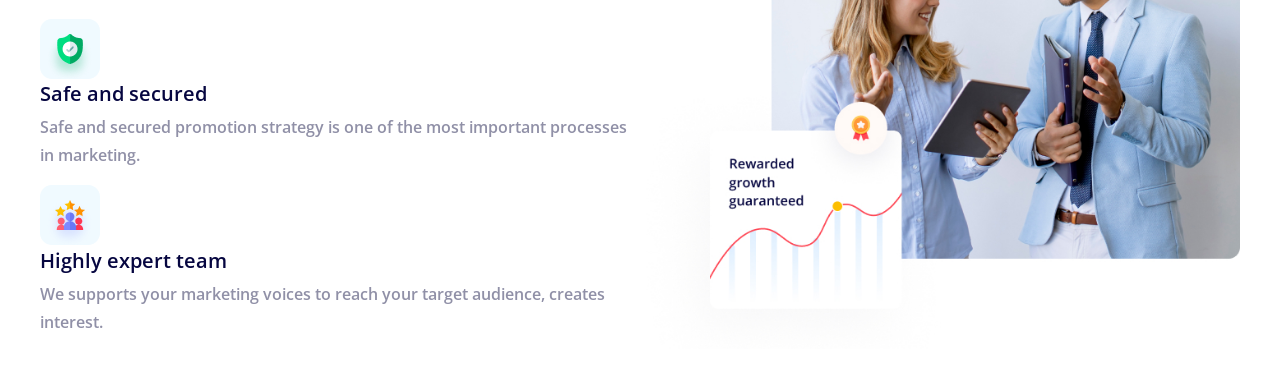
==== commit 7286bf50: "fixed how it works page" ====
--- a/deploy/index.html
+++ b/deploy/index.html
@@ -133,33 +133,33 @@
 </section><section id="process" class="content-padding">
     <img src="img/packages/green rainbow.svg" alt="part of a green outline">
     
-    <div>
+    <div id="process-title">
         <h1 class="section-title">How it works</h1>
         <p class="body-grey-text work-p">Businesses generally promote their brand, products, and services by identifying audience.</p>
     </div>
     
 
-    <ul id="process-card-container">
-        <li class="process-card" id="card-1">
+    <ul>
+        <li id="card-1">
             <img src="img/process/icon-1.png" alt="box icon">
             <h2>Choose packages</h2>
-            <p>Businesses generally promote their brand, products, and services by identifying audience or users.</p>
+            <p class="body-grey-text">Businesses generally promote their brand, products, and services by identifying audience or users.</p>
         </li>
 
     
 
-        <li class="selected process-card" id="card-2">
+        <li id="card-2" class="selected">
             <img src="img/process/icon-2.png" alt="schedule icon">
             <h2>Schedule appointment</h2>
-            <p>When you have important information to pass onto your people, text messaging can be a great way to do it.</p>
+            <p class="body-grey-text">When you have important information to pass onto your people, text messaging can be a great way to do it.</p>
         </li>
         
 
 
-        <li class="process-card" id="card-3">
+        <li id="card-3">
             <img src="img/process/icon-3.png" alt="diagram icon">
             <h2>Grow together </h2>
-            <p>Texting can sometimes come across as an impersonal way to communicate, it can be highly beneficial.</p>
+            <p class="body-grey-text">Texting can sometimes come across as an impersonal way to communicate, it can be highly beneficial.</p>
         </li>
         
     </ul>
--- a/deploy/css/styles.css
+++ b/deploy/css/styles.css
@@ -719,11 +719,69 @@
 /* =============
     Process
 ============= */
-#process {
+#process #process-title {
   text-align: center;
 }
-#process .work-p {
+#process #process-title .work-p {
   margin: 12px 0 24px;
+}
+@media (min-width: 768px) {
+  #process #process-title .work-p {
+    padding: 0 20vw;
+  }
+}
+@media (min-width: 1200px) {
+  #process #process-title .work-p {
+    padding: 0 30vw;
+  }
+}
+@media (min-width: 768px) {
+  #process ul {
+    display: -ms-grid;
+    display: grid;
+    -ms-grid-columns: 1fr 24px 1fr 24px 1fr 24px 1fr;
+    grid-template-columns: repeat(4, 1fr);
+    -ms-grid-rows: auto 24px auto;
+        grid-template-areas: "card-1 card-1 card-2 card-2" "....card-3 card-3....";
+    gap: 24px;
+  }
+  #process ul > #card-1 {
+    -ms-grid-row: 1;
+    -ms-grid-column: 1;
+    -ms-grid-column-span: 3;
+  }
+  #process ul > #card-2 {
+    -ms-grid-row: 1;
+    -ms-grid-column: 5;
+    -ms-grid-column-span: 3;
+  }
+}
+@media (min-width: 992px) {
+  #process ul {
+    -ms-grid-columns: (1fr)[3];
+    grid-template-columns: repeat(3, 1fr);
+        grid-template-areas: "card-1 card-2 card-3";
+  }
+  #process ul > #card-1 {
+    -ms-grid-row: 1;
+    -ms-grid-column: 1;
+    -ms-grid-column-span: 1;
+  }
+  #process ul > #card-2 {
+    -ms-grid-row: 1;
+    -ms-grid-column: 2;
+    -ms-grid-column-span: 1;
+  }
+  #process ul > #card-3 {
+    -ms-grid-row: 1;
+    -ms-grid-column: 3;
+  }
+}
+@media (min-width: 1200px) {
+  #process ul {
+    width: 1200px;
+    margin: 0 auto;
+  }
 }
 #process ul li {
   background-color: var(--white);
@@ -732,178 +790,113 @@
   padding: 30px;
   border-radius: 12px;
 }
+@media (min-width: 768px) {
+  #process ul li {
+    margin-bottom: 0;
+  }
+}
 #process ul li h2 {
   color: var(--nightBlue);
   margin: 40px 0 12px;
   font-size: 1.5rem;
   font-weight: 600;
 }
-#process ul .selected {
-  -webkit-box-shadow: 0px 30px 50px 0px rgba(3, 3, 37, 0.1);
-          box-shadow: 0px 30px 50px 0px rgba(3, 3, 37, 0.1);
-}
-@media (min-width: 768px) {
-  #process #process-card-container {
-    display: -ms-grid;
-    display: grid;
-    -ms-grid-columns: (1fr)[4];
-    grid-template-columns: repeat(4, 1fr);
-        grid-template-areas: "card-1 card-1 card-2 card-2" "...card-3 card-3...";
-  }
-  #process #process-card-container > #card-1 {
+@media (min-width: 768px) {
+  #process ul #card-1 {
+    grid-area: card-1;
+  }
+}
+@media (min-width: 768px) {
+  #process ul #card-2 {
+    grid-area: card-2;
+  }
+}
+@media (min-width: 768px) {
+  #process ul #card-3 {
+    grid-area: card-3;
+  }
+}
+@media (min-width: 768px) {
+  #packages #package-card-container #card-1 {
     -ms-grid-row: 1;
     -ms-grid-column: 1;
     -ms-grid-column-span: 2;
   }
-  #process #process-card-container > #card-2 {
+  #packages #package-card-container #card-2 {
     -ms-grid-row: 1;
     -ms-grid-column: 3;
     -ms-grid-column-span: 2;
   }
-}
-@media (min-width: 1200px) {
-  #process #process-card-container {
-    max-width: 1200px;
-    margin: 0 auto;
-    -ms-grid-columns: 1fr 45px 1fr 45px 1fr;
-    grid-template-columns: repeat(3, 1fr);
-        grid-template-areas: "card-1 card-2 card-3";
-    gap: 45px;
-  }
-  #process #process-card-container > #card-1 {
+  #process ul #card-1 {
+    -ms-grid-row: 1;
+    -ms-grid-column: 1;
+    -ms-grid-column-span: 2;
+  }
+  #process ul > #card-1 {
+    -ms-grid-row: 1;
+    -ms-grid-column: 1;
+    -ms-grid-column-span: 3;
+  }
+  #process ul #card-2 {
+    -ms-grid-row: 1;
+    -ms-grid-column: 3;
+    -ms-grid-column-span: 2;
+  }
+  #process ul > #card-2 {
+    -ms-grid-row: 1;
+    -ms-grid-column: 5;
+    -ms-grid-column-span: 3;
+  }
+}
+@media (min-width: 1200px) {
+  #packages #package-card-container #card-1 {
     -ms-grid-row: 1;
     -ms-grid-column: 1;
     -ms-grid-column-span: 1;
   }
-  #process #process-card-container > #card-2 {
+  #packages #package-card-container #card-2 {
     -ms-grid-row: 1;
     -ms-grid-column: 3;
     -ms-grid-column-span: 1;
   }
-  #process #process-card-container > #card-3 {
+  #packages #package-card-container #card-3 {
     -ms-grid-row: 1;
     -ms-grid-column: 5;
   }
-}
-#process #process-card-container .process-card {
-  background-color: var(--white);
-  border: 1px solid var(--white);
-  margin-bottom: 48px;
-  padding: 16px;
-  border-radius: 14px;
-}
-#process #process-card-container .process-card p {
-  color: var(--nightBlue);
-  font-weight: 600;
-  font-size: 1.25rem;
-  line-height: 1.75rem;
-  margin: 20px 16px;
-}
-#process #process-card-container .process-card h4 {
-  color: var(--grey);
-  font-weight: 600;
-  font-size: 0.875rem;
-  line-height: 1.75rem;
-}
-#process #process-card-container .process-card h3 {
-  color: var(--aqua);
-  font-weight: 600;
-  font-size: 0.875rem;
-  line-height: 1.75rem;
-}
-#process #process-card-container .selected {
-  background-color: var(--white);
-}
-@media (min-width: 768px) {
-  #process #process-card-container #card-1 {
-    grid-area: card-1;
-  }
-}
-@media (min-width: 768px) {
-  #process #process-card-container #card-2 {
-    grid-area: card-2;
-  }
-}
-@media (min-width: 768px) {
-  #process #process-card-container #card-3 {
-    grid-area: card-3;
-  }
-}
-@media (min-width: 768px) {
-  #packages #package-card-container #card-1 {
-    -ms-grid-row: 1;
-    -ms-grid-column: 1;
-    -ms-grid-column-span: 2;
-  }
-  #packages #package-card-container #card-2 {
-    -ms-grid-row: 1;
-    -ms-grid-column: 3;
-    -ms-grid-column-span: 2;
-  }
-  #process #process-card-container #card-1 {
-    -ms-grid-row: 1;
-    -ms-grid-column: 1;
-    -ms-grid-column-span: 2;
-  }
-  #process #process-card-container > #card-1 {
-    -ms-grid-row: 1;
-    -ms-grid-column: 1;
-    -ms-grid-column-span: 2;
-  }
-  #process #process-card-container #card-2 {
-    -ms-grid-row: 1;
-    -ms-grid-column: 3;
-    -ms-grid-column-span: 2;
-  }
-  #process #process-card-container > #card-2 {
-    -ms-grid-row: 1;
-    -ms-grid-column: 3;
-    -ms-grid-column-span: 2;
-  }
-}
-@media (min-width: 1200px) {
-  #packages #package-card-container #card-1 {
+  #process ul #card-1 {
     -ms-grid-row: 1;
     -ms-grid-column: 1;
     -ms-grid-column-span: 1;
   }
-  #packages #package-card-container #card-2 {
+  #process ul #card-2 {
     -ms-grid-row: 1;
     -ms-grid-column: 3;
     -ms-grid-column-span: 1;
   }
-  #packages #package-card-container #card-3 {
+  #process ul #card-3 {
     -ms-grid-row: 1;
     -ms-grid-column: 5;
   }
-  #process #process-card-container #card-1 {
+}
+@media (min-width: 992px) {
+  #process ul > #card-1 {
     -ms-grid-row: 1;
     -ms-grid-column: 1;
     -ms-grid-column-span: 1;
   }
-  #process #process-card-container > #card-1 {
-    -ms-grid-row: 1;
-    -ms-grid-column: 1;
+  #process ul > #card-2 {
+    -ms-grid-row: 1;
+    -ms-grid-column: 2;
     -ms-grid-column-span: 1;
   }
-  #process #process-card-container #card-2 {
+  #process ul > #card-3 {
     -ms-grid-row: 1;
     -ms-grid-column: 3;
-    -ms-grid-column-span: 1;
-  }
-  #process #process-card-container > #card-2 {
-    -ms-grid-row: 1;
-    -ms-grid-column: 3;
-    -ms-grid-column-span: 1;
-  }
-  #process #process-card-container #card-3 {
-    -ms-grid-row: 1;
-    -ms-grid-column: 5;
-  }
-  #process #process-card-container > #card-3 {
-    -ms-grid-row: 1;
-    -ms-grid-column: 5;
-  }
+  }
+}
+#process ul .selected {
+  -webkit-box-shadow: 0px 20px 50px 0px rgba(3, 3, 37, 0.025);
+          box-shadow: 0px 20px 50px 0px rgba(3, 3, 37, 0.025);
 }
 
 /* =============
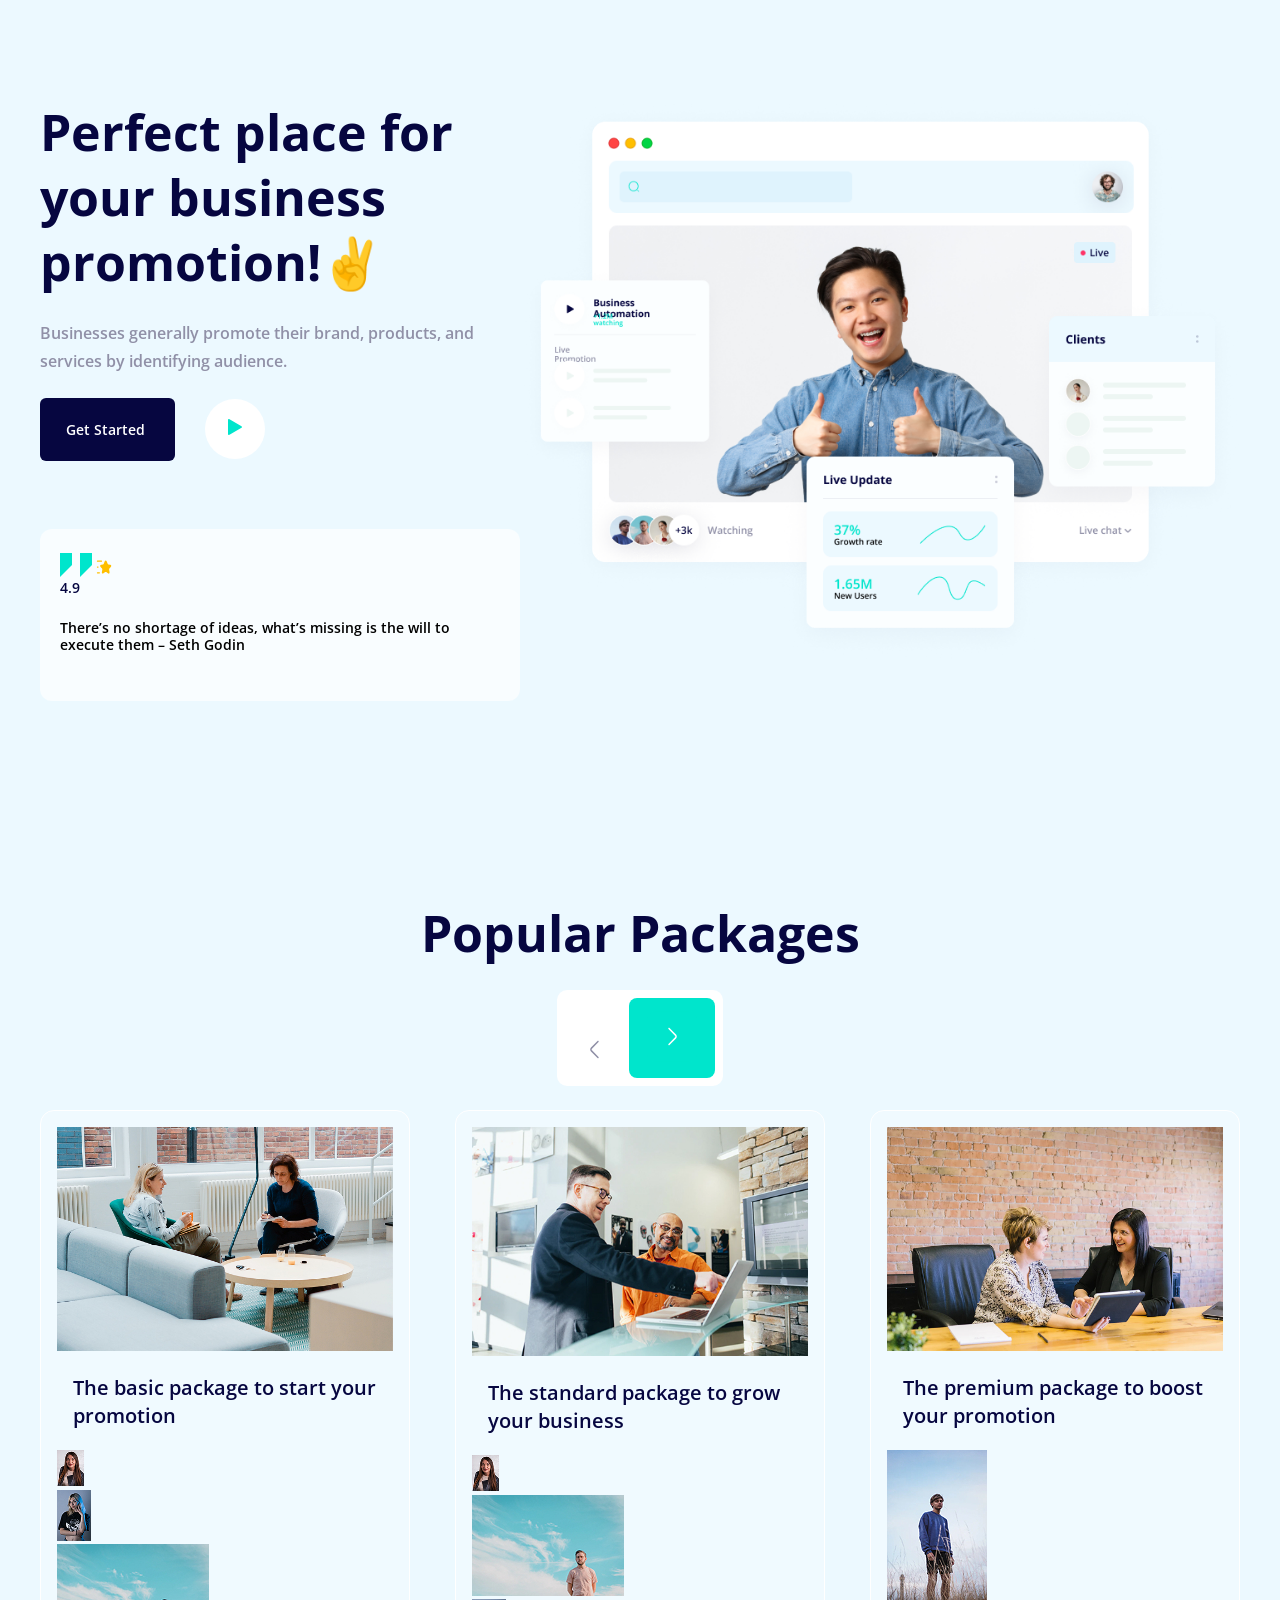
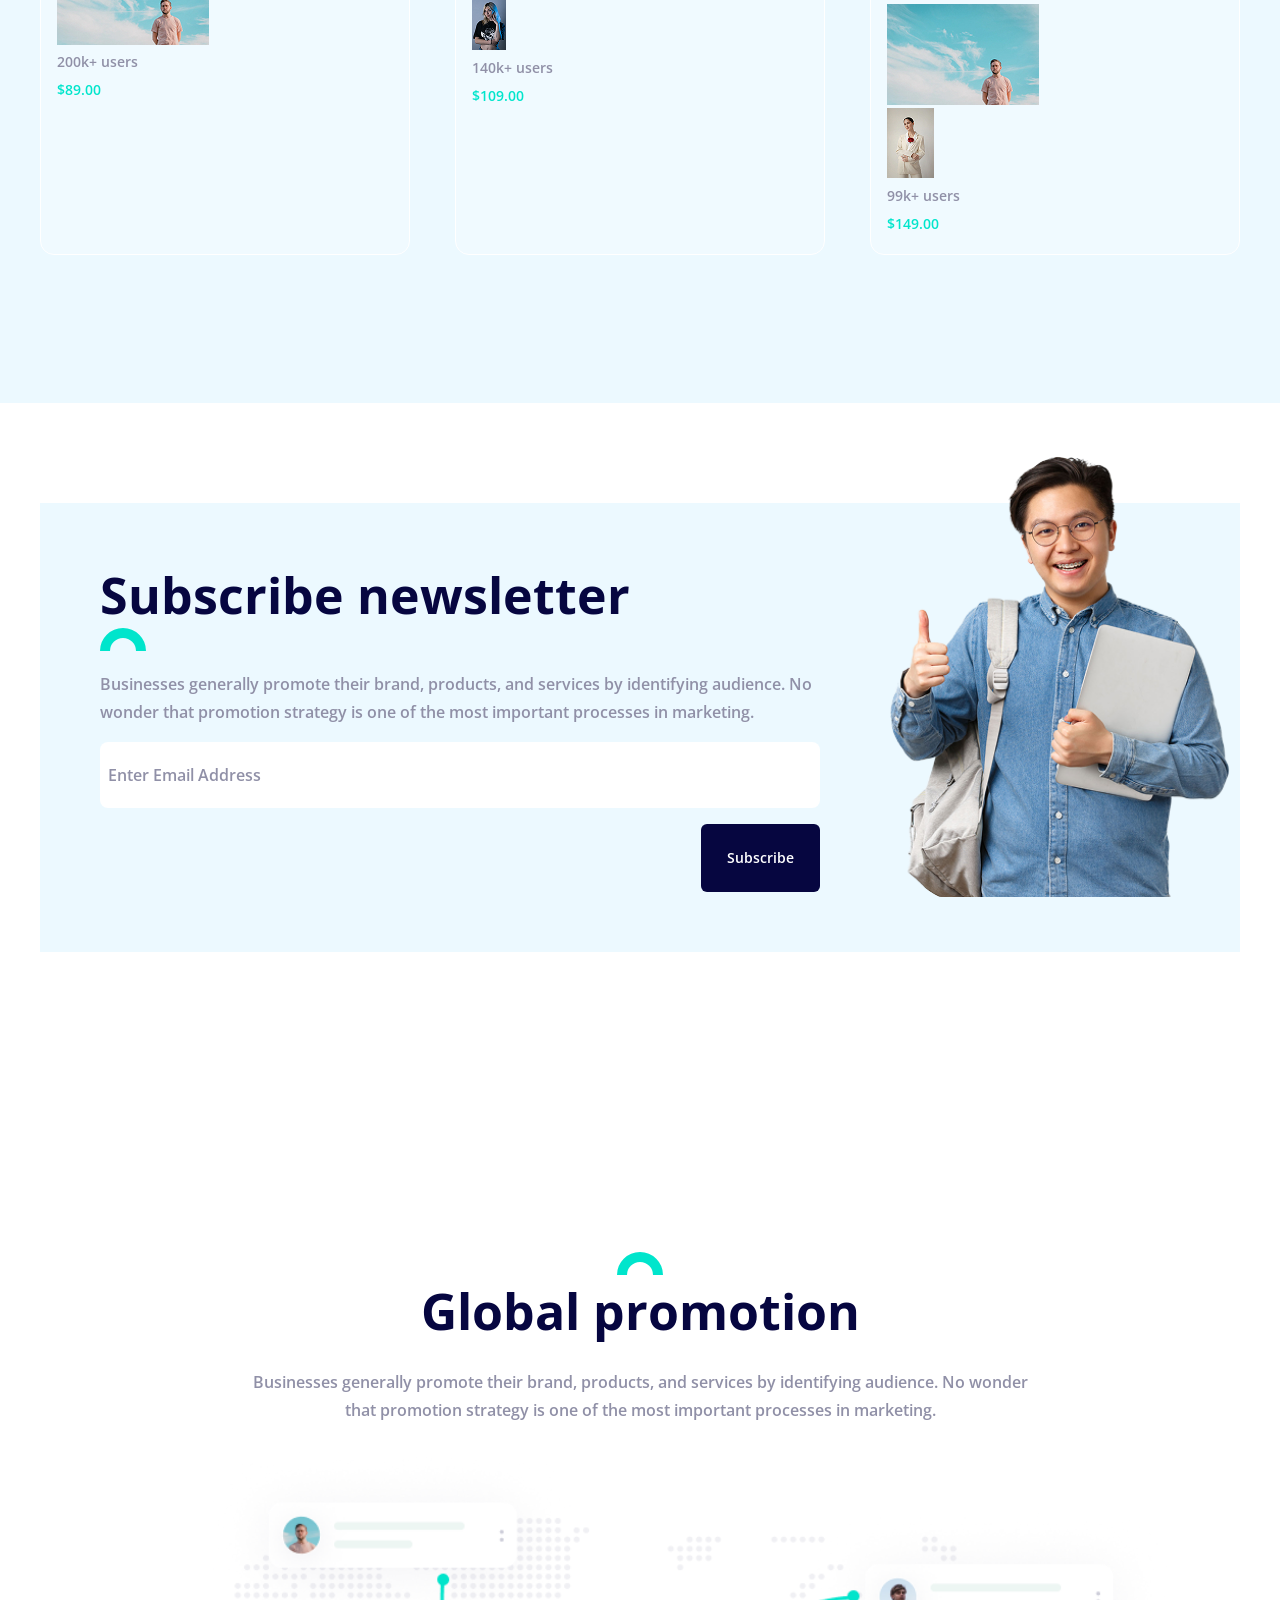
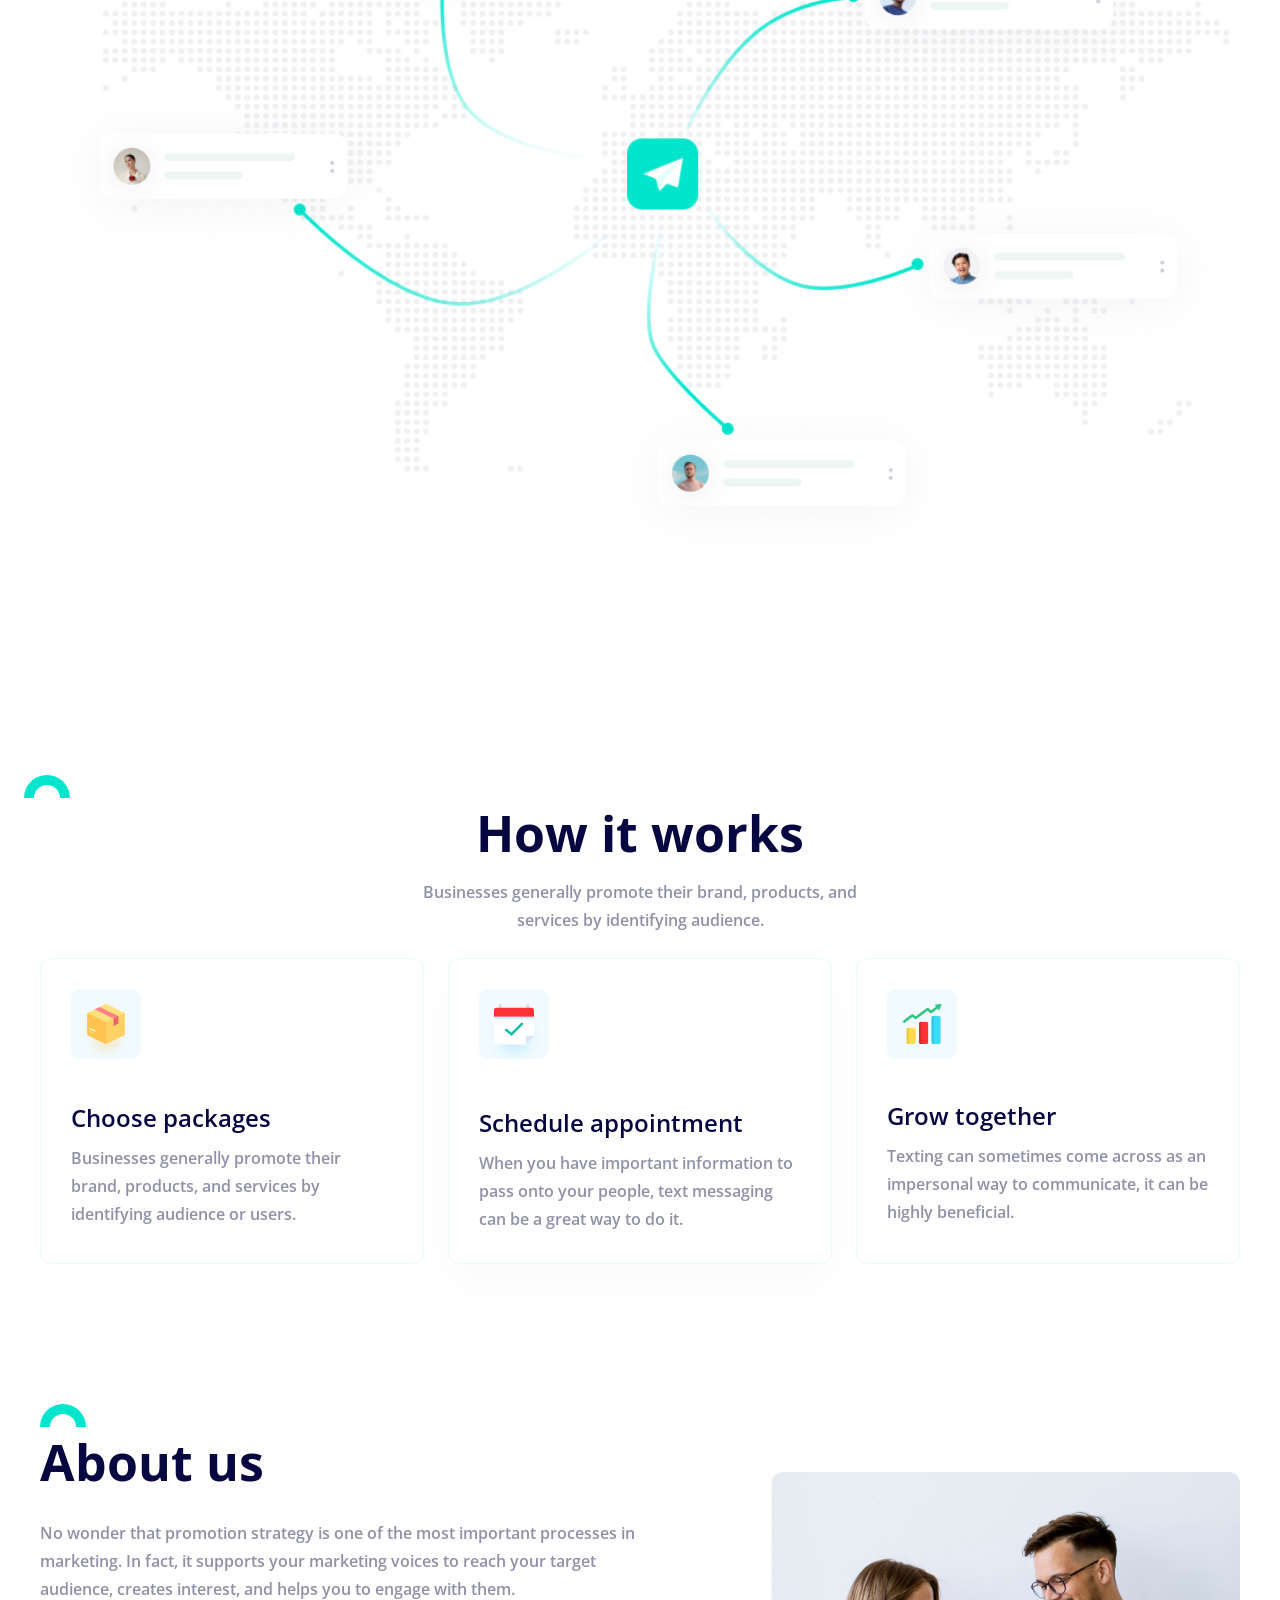
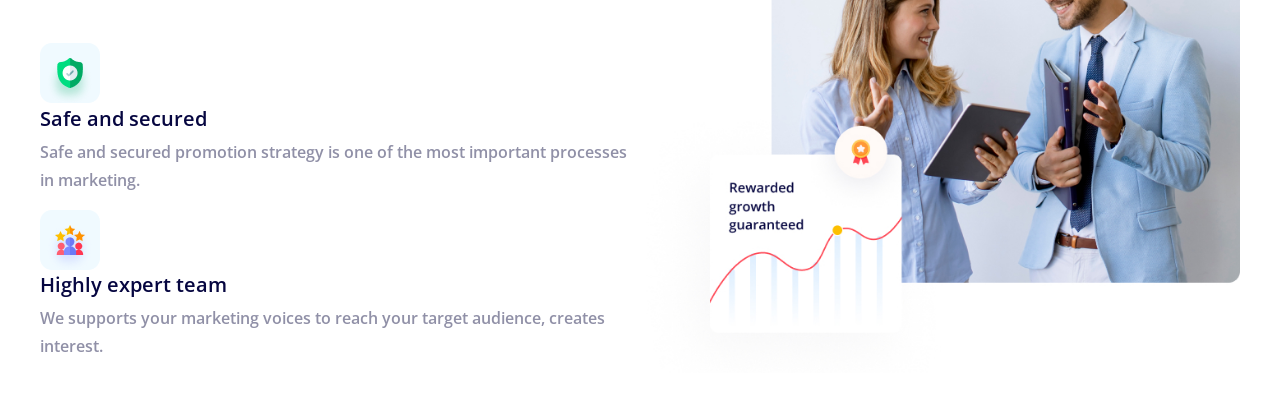
==== commit 580d4c2b: "fixed global" ====
--- a/deploy/index.html
+++ b/deploy/index.html
@@ -127,9 +127,15 @@
     </div>
 </section><section id="communication" class="content-padding">
     <img src="img/packages/green rainbow.svg" alt="part of a green outline">
-    <h1 class="section-title">Global promotion</h1>
-    <p class="body-grey-text">Businesses generally promote their brand, products, and services by identifying audience. No wonder that promotion strategy is one of the most important processes in marketing.</p>
-    <img src="img/communication/image.png" alt="diagram for communication page" class="img-scaler">
+    
+    <div id="comms-content">
+        <h1 class="section-title">Global promotion</h1>
+        <p class="body-grey-text">Businesses generally promote their brand, products, and services by identifying audience. No wonder that promotion strategy is one of the most important processes in marketing.</p>
+    </div>
+    
+    <div id="comms-image">
+        <img src="img/communication/image.png" alt="diagram for communication page" class="img-scaler">
+    </div>
 </section><section id="process" class="content-padding">
     <img src="img/packages/green rainbow.svg" alt="part of a green outline">
     
--- a/deploy/css/styles.css
+++ b/deploy/css/styles.css
@@ -904,27 +904,27 @@
 ============= */
 #communication {
   text-align: center;
-  margin: 0 auto;
-  padding: 60px 20px;
-  max-width: 1200px;
-}
-@media (min-width: 768px) {
-  #communication {
-    padding: 60px 40px;
-  }
 }
 @media (min-width: 992px) {
-  #communication {
-    padding: 80px 60px;
-  }
-}
-@media (min-width: 1200px) {
-  #communication {
-    padding: 100px 80px;
-  }
-}
-#communication p {
+  #communication #comms-content {
+    width: 992px;
+    margin: 0 auto;
+  }
+}
+#communication #comms-content p {
   margin: 24px 0px 48px;
+}
+@media (min-width: 768px) {
+  #communication #comms-content p {
+    padding: 0 8vw;
+    margin-bottom: 24px;
+  }
+}
+@media (min-width: 1200px) {
+  #communication #comms-image {
+    width: 1200px;
+    margin: 0 auto;
+  }
 }
 
 /* =============
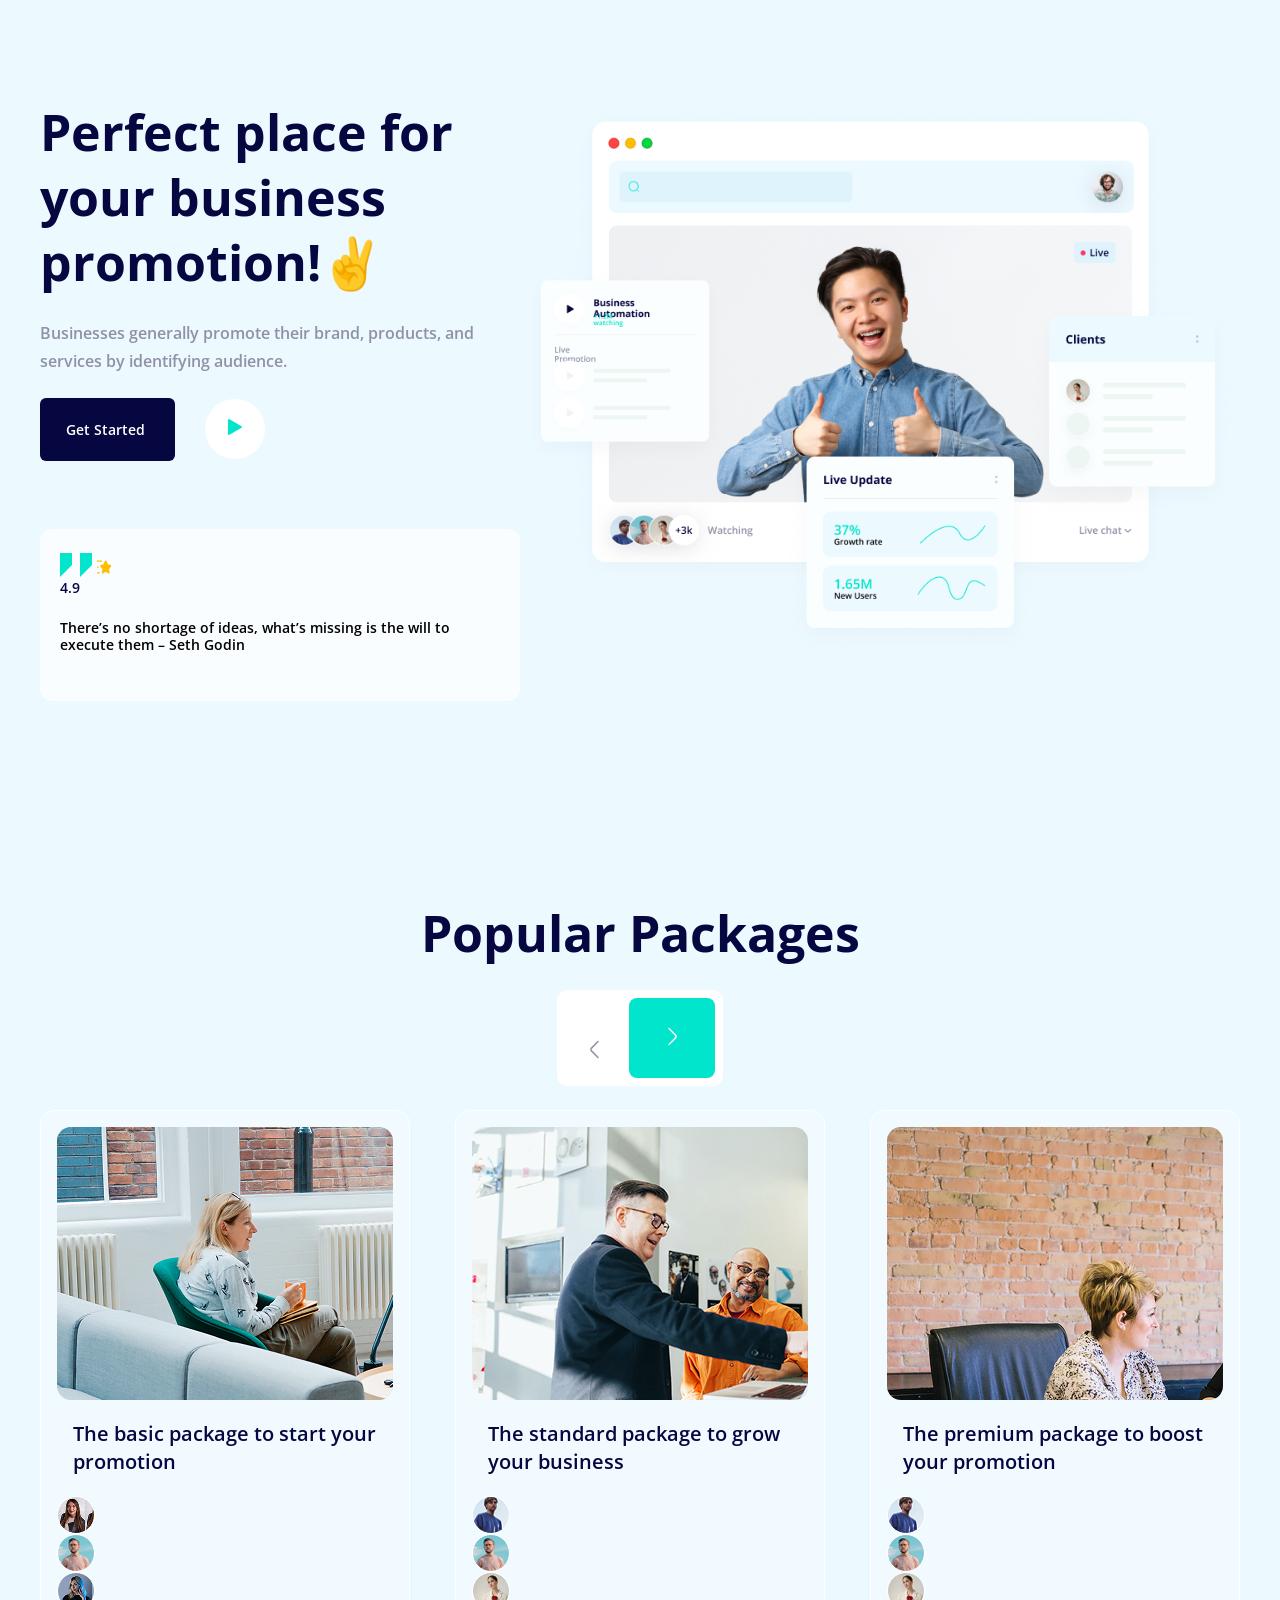
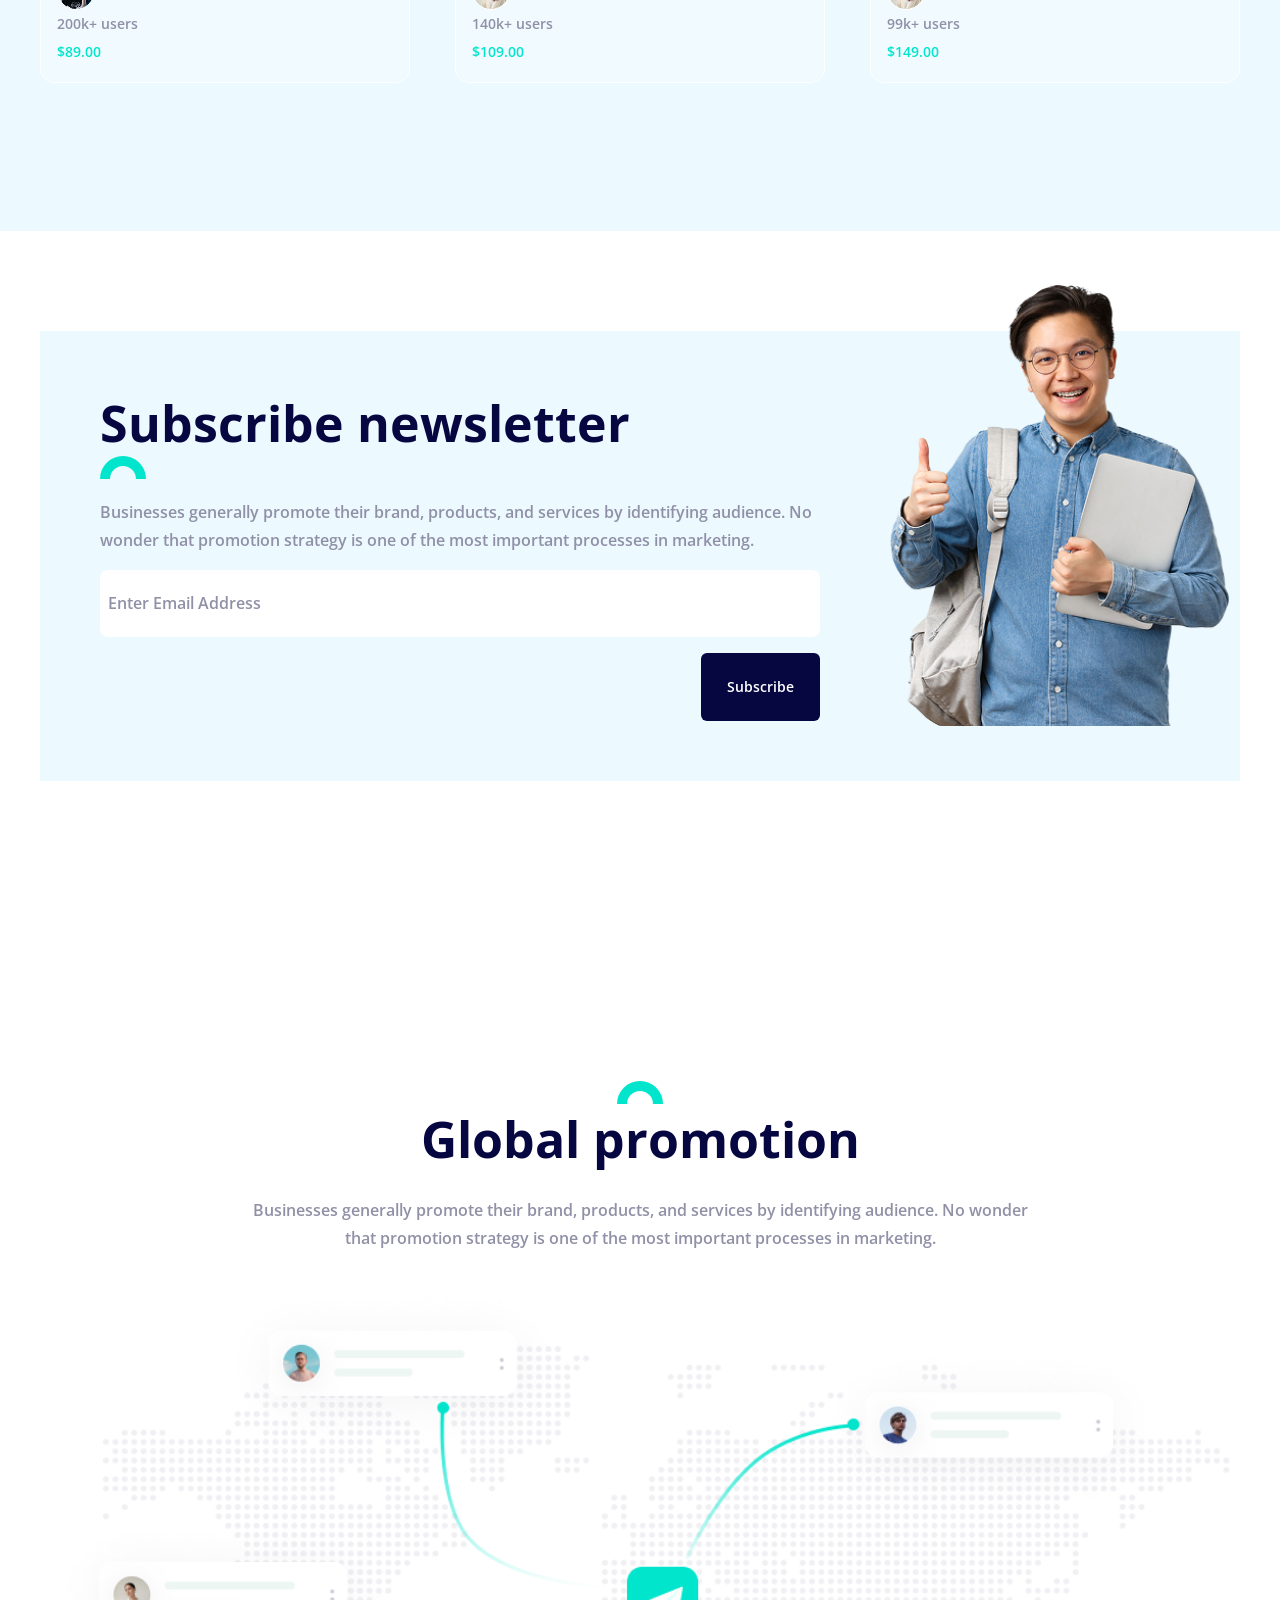
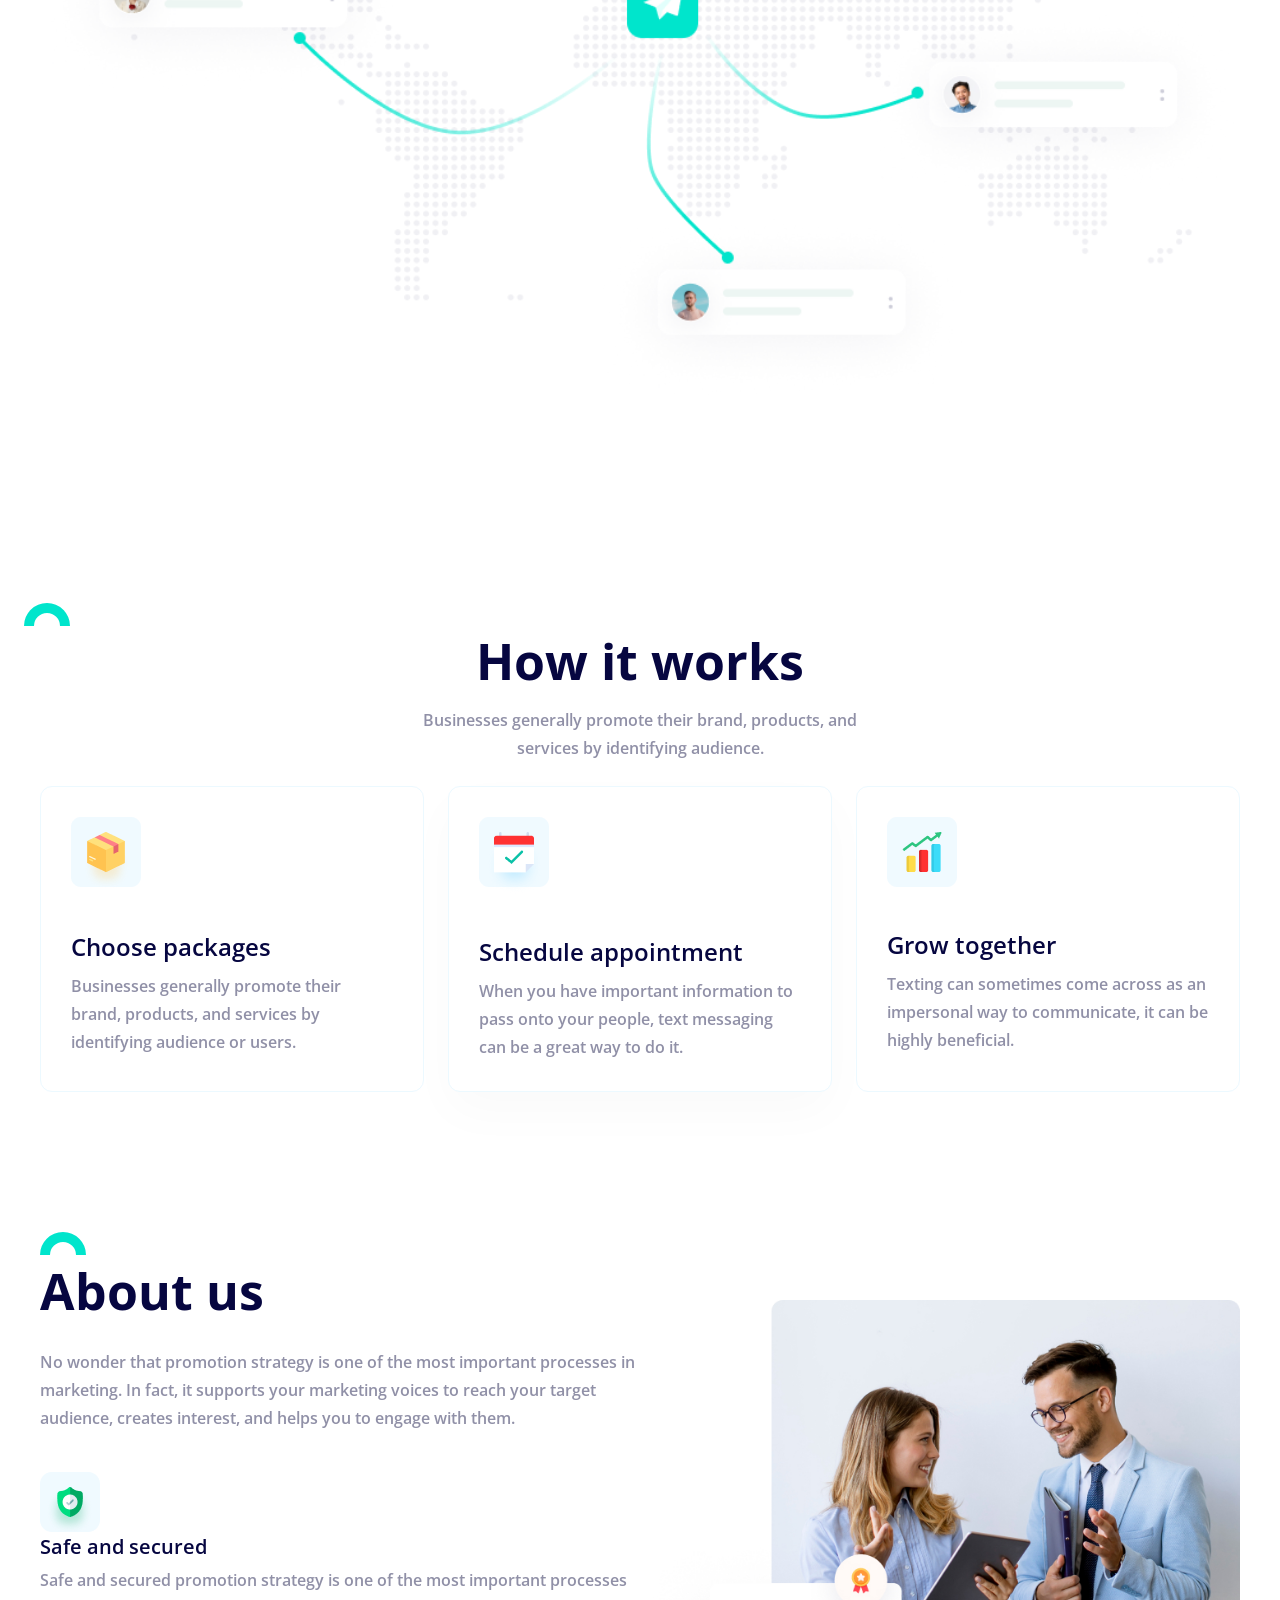
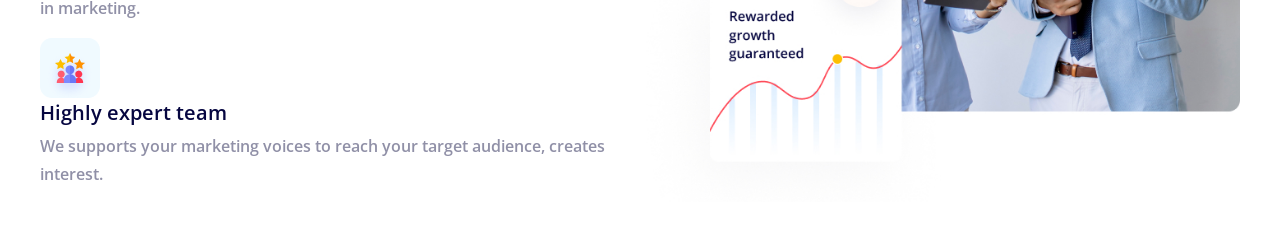
==== commit 8ef065a7: "added background images" ====
--- a/deploy/index.html
+++ b/deploy/index.html
@@ -58,14 +58,19 @@
 
     <ul id="package-card-container">
         <li class="package-card" id="card-1">
-            <img src="img/packages/card1.jpg" alt="hero images" class="img-scaler">
+            <!-- <img src="img/packages/card1.jpg" alt="hero images" class="img-scaler"> -->
+             <div class="package-card-img"></div>
             <p>The basic package to start your promotion</p>
            
             
-            <ul>
-                <li><img src="img/packages/user1.jpg" alt=" user images"></li>
+            <ul class="user-icons">
+                <li class="icon-1"></li>
+                <li class="icon-3"></li>
+                <li class="icon-2"></li>
+                
+                <!-- <li><img src="img/packages/user1.jpg" alt=" user images"></li>
                 <li><img src="img/packages/user2.jpg" alt=" user images"></li>
-                <li><img src="img/packages/user3.jpg" alt=" user images"></li>
+                <li><img src="img/packages/user3.jpg" alt=" user images"></li> -->
             </ul>
 
             <h4>200k+ users</h4>
@@ -73,15 +78,20 @@
         </li>
 
         <li class="selected package-card" id="card-2">
-            <img src="img/packages/card3.jpg" alt="hero images" class="img-scaler">
+            <!-- <img src="img/packages/card3.jpg" alt="hero images" class="img-scaler"> -->
+            <div class="package-card-img"></div>
             <p>The standard package to grow your business</p>
            
-            <ul>
-                <li>
+            <ul class="user-icons">
+                <li class="icon-5"></li>
+                <li class="icon-3"></li>
+                <li class="icon-4"></li>
+                
+                <!-- <li>
                     <li><img src="img/packages/user1.jpg" alt=" user images"></li>
                     <li><img src="img/packages/user3.jpg" alt=" user images"></li>
                     <li><img src="img/packages/user2.jpg" alt=" user images"></li>
-                </li>
+                </li> -->
             </ul>
 
             <h4>140k+ users</h4>
@@ -90,16 +100,21 @@
         </li>
 
         <li class= "package-card" id="card-3">
-            <img src="img/packages/card2.jpg" alt="hero images" class="img-scaler">
+            <!-- <img src="img/packages/card2.jpg" alt="hero images" class="img-scaler"> -->
+            <div class="package-card-img"></div>
             <p>The premium package to boost your promotion</p>
 
             
-            <ul>
-                <li>
+            <ul class="user-icons">
+                <li class="icon-5"></li>
+                <li class="icon-3"></li>
+                <li class="icon-4"></li>
+
+                <!-- <li>
                     <li><img src="img/packages/user5.jpg" alt=" user images"></li>
                     <li><img src="img/packages/user3.jpg" alt=" user images"></li>
                     <li><img src="img/packages/user4.jpg" alt=" user images"></li>
-                </li>
+                </li> -->
             </ul>
 
             <h4>99k+ users</h4>
--- a/deploy/css/styles.css
+++ b/deploy/css/styles.css
@@ -594,6 +594,13 @@
   padding: 16px;
   border-radius: 14px;
 }
+#packages #package-card-container .package-card .package-card-img {
+  width: 100%;
+  height: 273px;
+  background-position: center;
+  background-size: cover;
+  border-radius: 14px;
+}
 #packages #package-card-container .package-card p {
   color: var(--nightBlue);
   font-weight: 600;
@@ -601,6 +608,12 @@
   line-height: 1.75rem;
   margin: 20px 16px;
 }
+#packages #package-card-container .package-card .user-icons li {
+  height: 36px;
+  width: 36px;
+  border-radius: 100%;
+  border: 1px solid var(--white);
+}
 #packages #package-card-container .package-card h4 {
   color: var(--grey);
   font-weight: 600;
@@ -618,15 +631,58 @@
     grid-area: card-1;
   }
 }
+#packages #package-card-container #card-1 .package-card-img {
+  background: url("../img/packages/card1.jpg");
+}
+#packages #package-card-container #card-1 .icon-1 {
+  background-image: url("../img/packages/user1.jpg");
+}
+#packages #package-card-container #card-1 .icon-3 {
+  background-image: url("../img/packages/user3.jpg");
+  background-position: 80% 80%;
+}
+#packages #package-card-container #card-1 .icon-2 {
+  background-image: url("../img/packages/user2.jpg");
+}
 @media (min-width: 768px) {
   #packages #package-card-container #card-2 {
     grid-area: card-2;
   }
 }
+#packages #package-card-container #card-2 .package-card-img {
+  background: url("../img/packages/card3.jpg");
+}
+#packages #package-card-container #card-2 .icon-5 {
+  background-image: url("../img/packages/user5.jpg");
+  background-position: 50% 40%;
+}
+#packages #package-card-container #card-2 .icon-3 {
+  background-image: url("../img/packages/user3.jpg");
+  background-position: 80% 80%;
+}
+#packages #package-card-container #card-2 .icon-4 {
+  background-image: url("../img/packages/user4.jpg");
+  background-position: 20% 20%;
+}
 @media (min-width: 768px) {
   #packages #package-card-container #card-3 {
     grid-area: card-3;
   }
+}
+#packages #package-card-container #card-3 .package-card-img {
+  background: url("../img/packages/card2.jpg");
+}
+#packages #package-card-container #card-3 .icon-5 {
+  background-image: url("../img/packages/user5.jpg");
+  background-position: 50% 40%;
+}
+#packages #package-card-container #card-3 .icon-3 {
+  background-image: url("../img/packages/user3.jpg");
+  background-position: 80% 80%;
+}
+#packages #package-card-container #card-3 .icon-4 {
+  background-image: url("../img/packages/user4.jpg");
+  background-position: 20% 20%;
 }
 
 /* =============
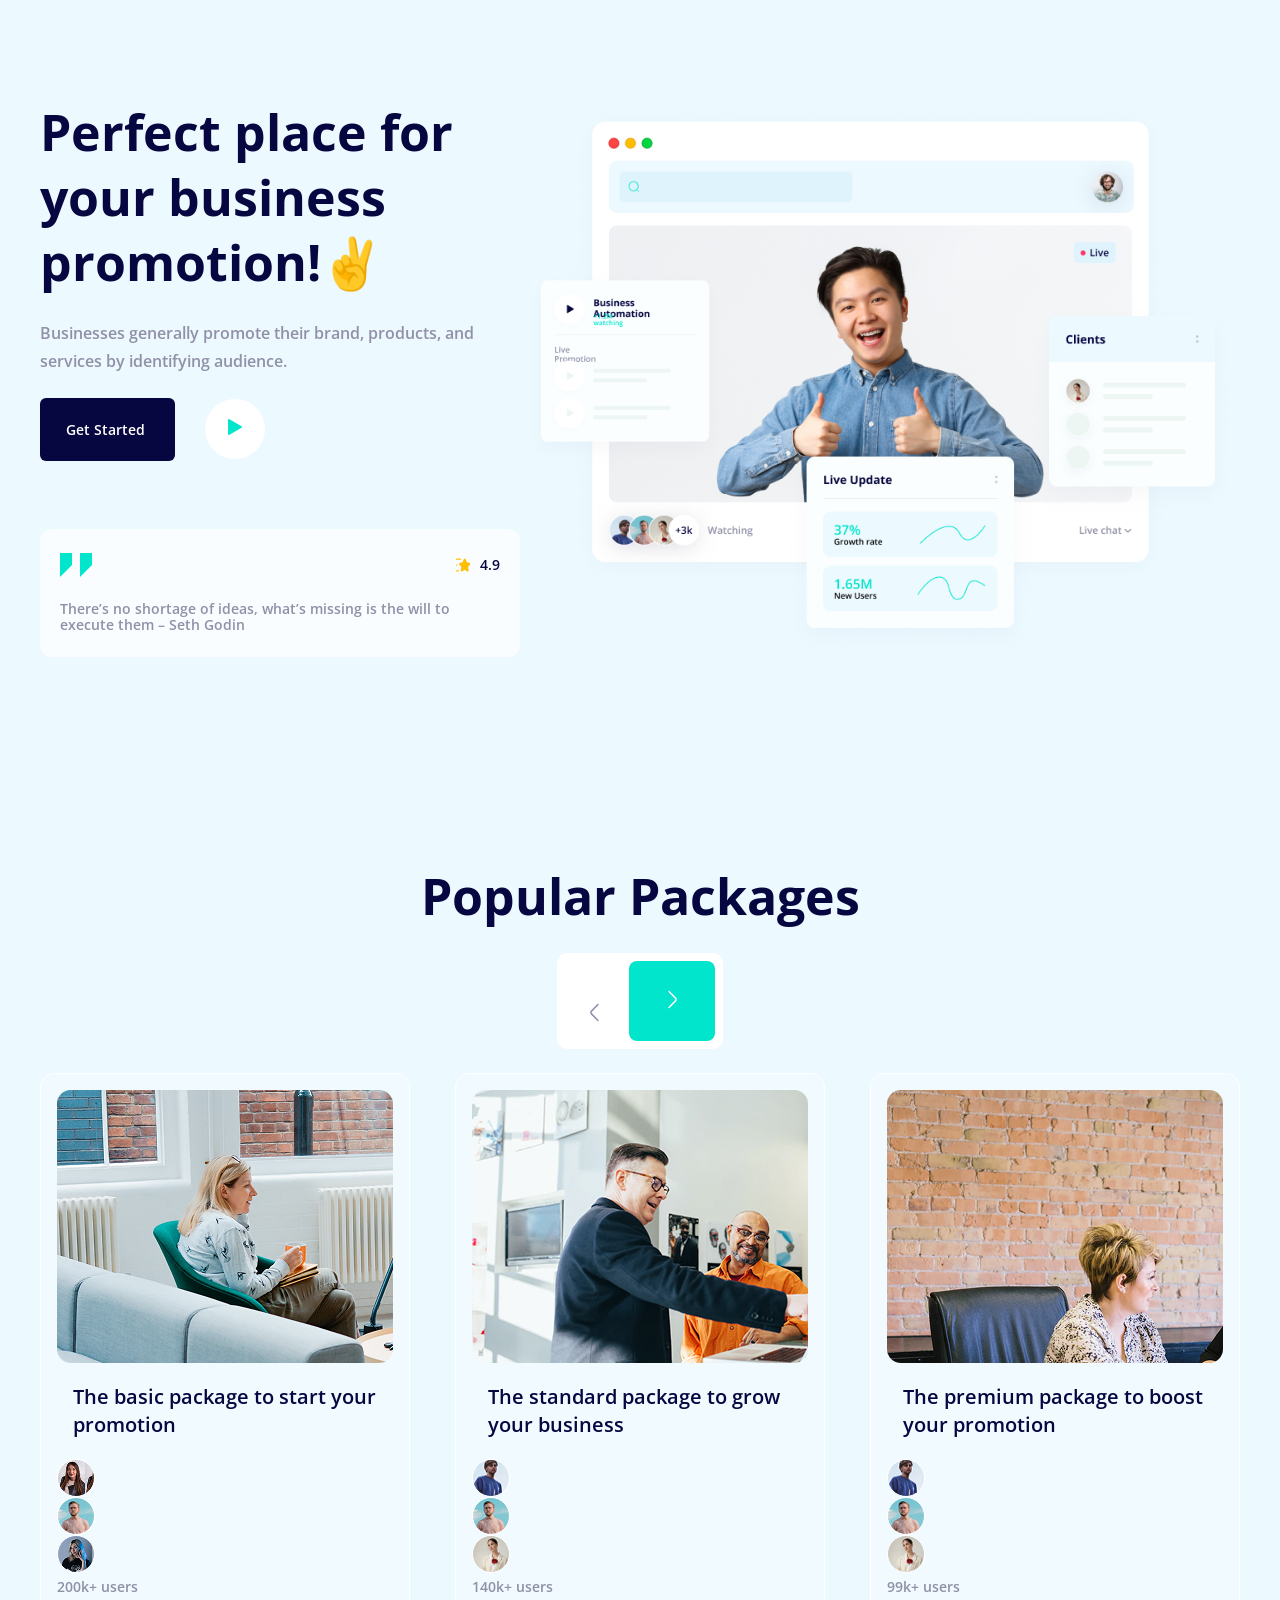
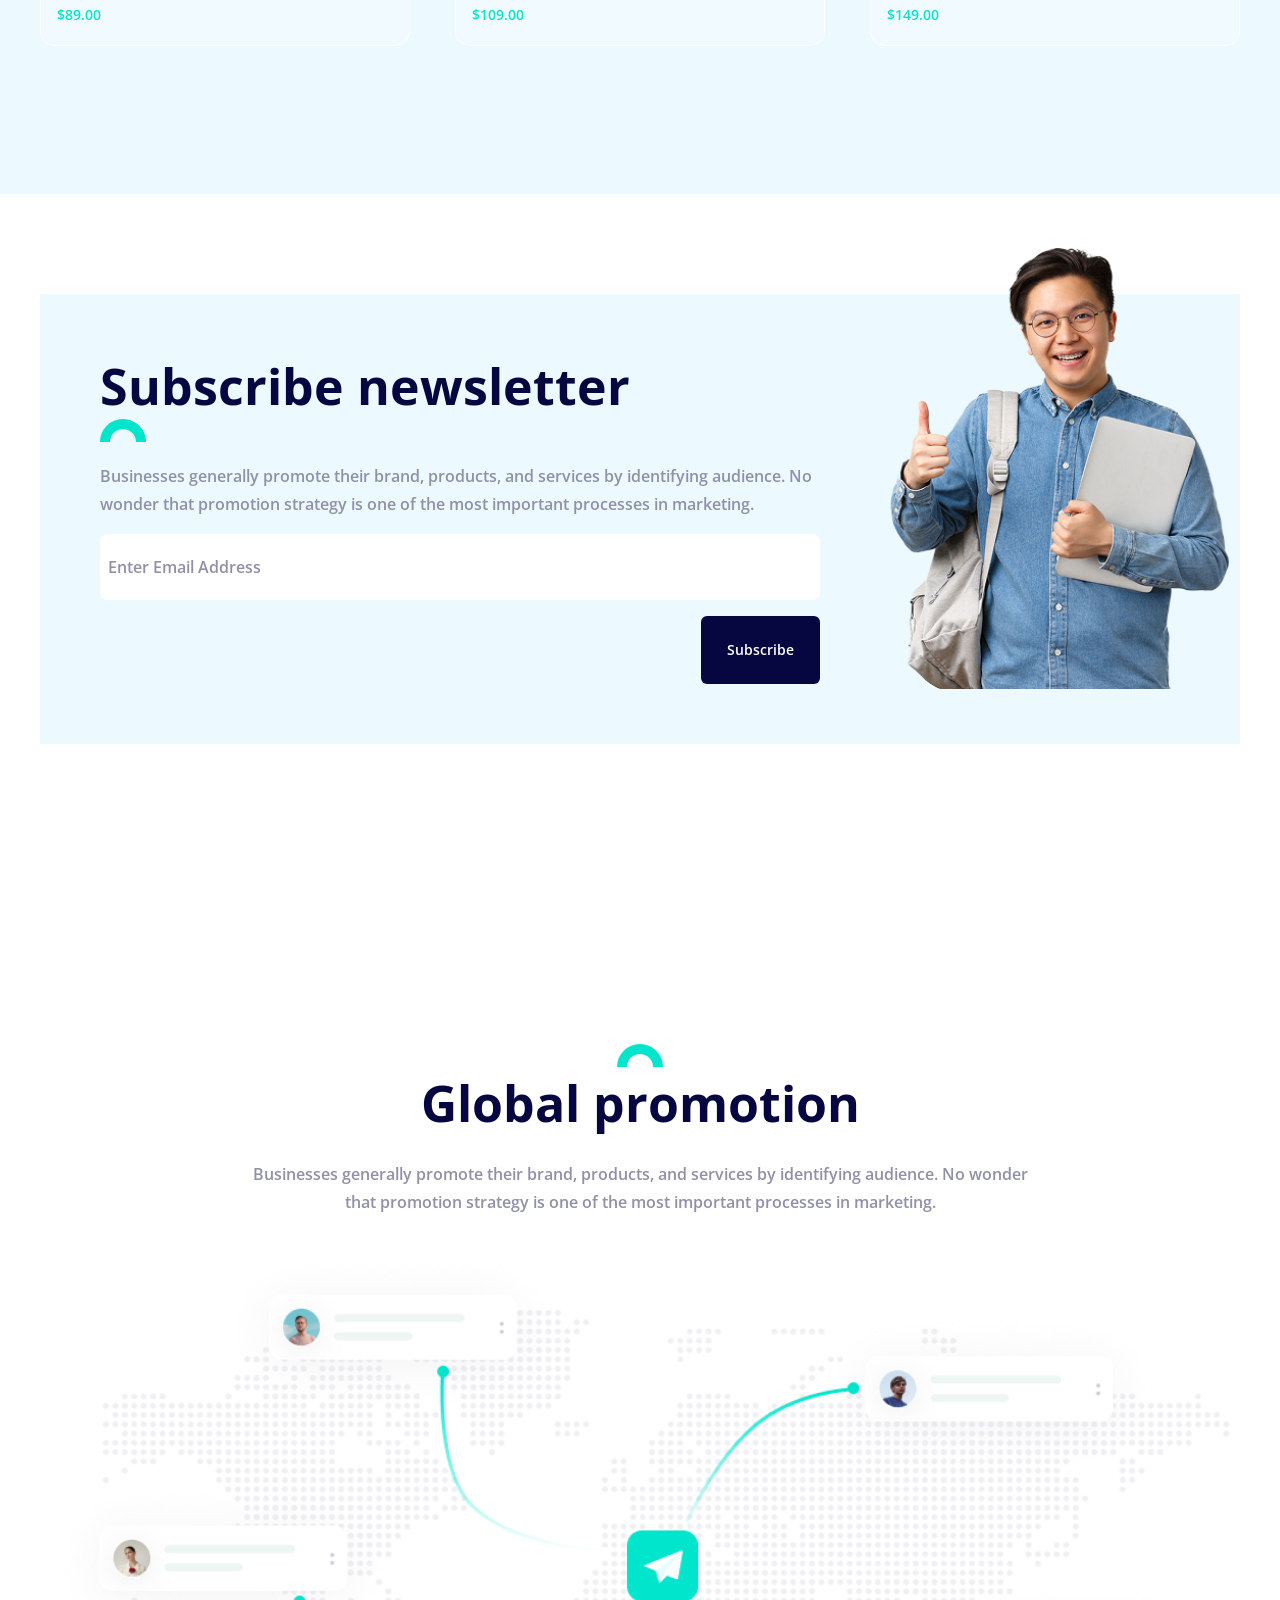
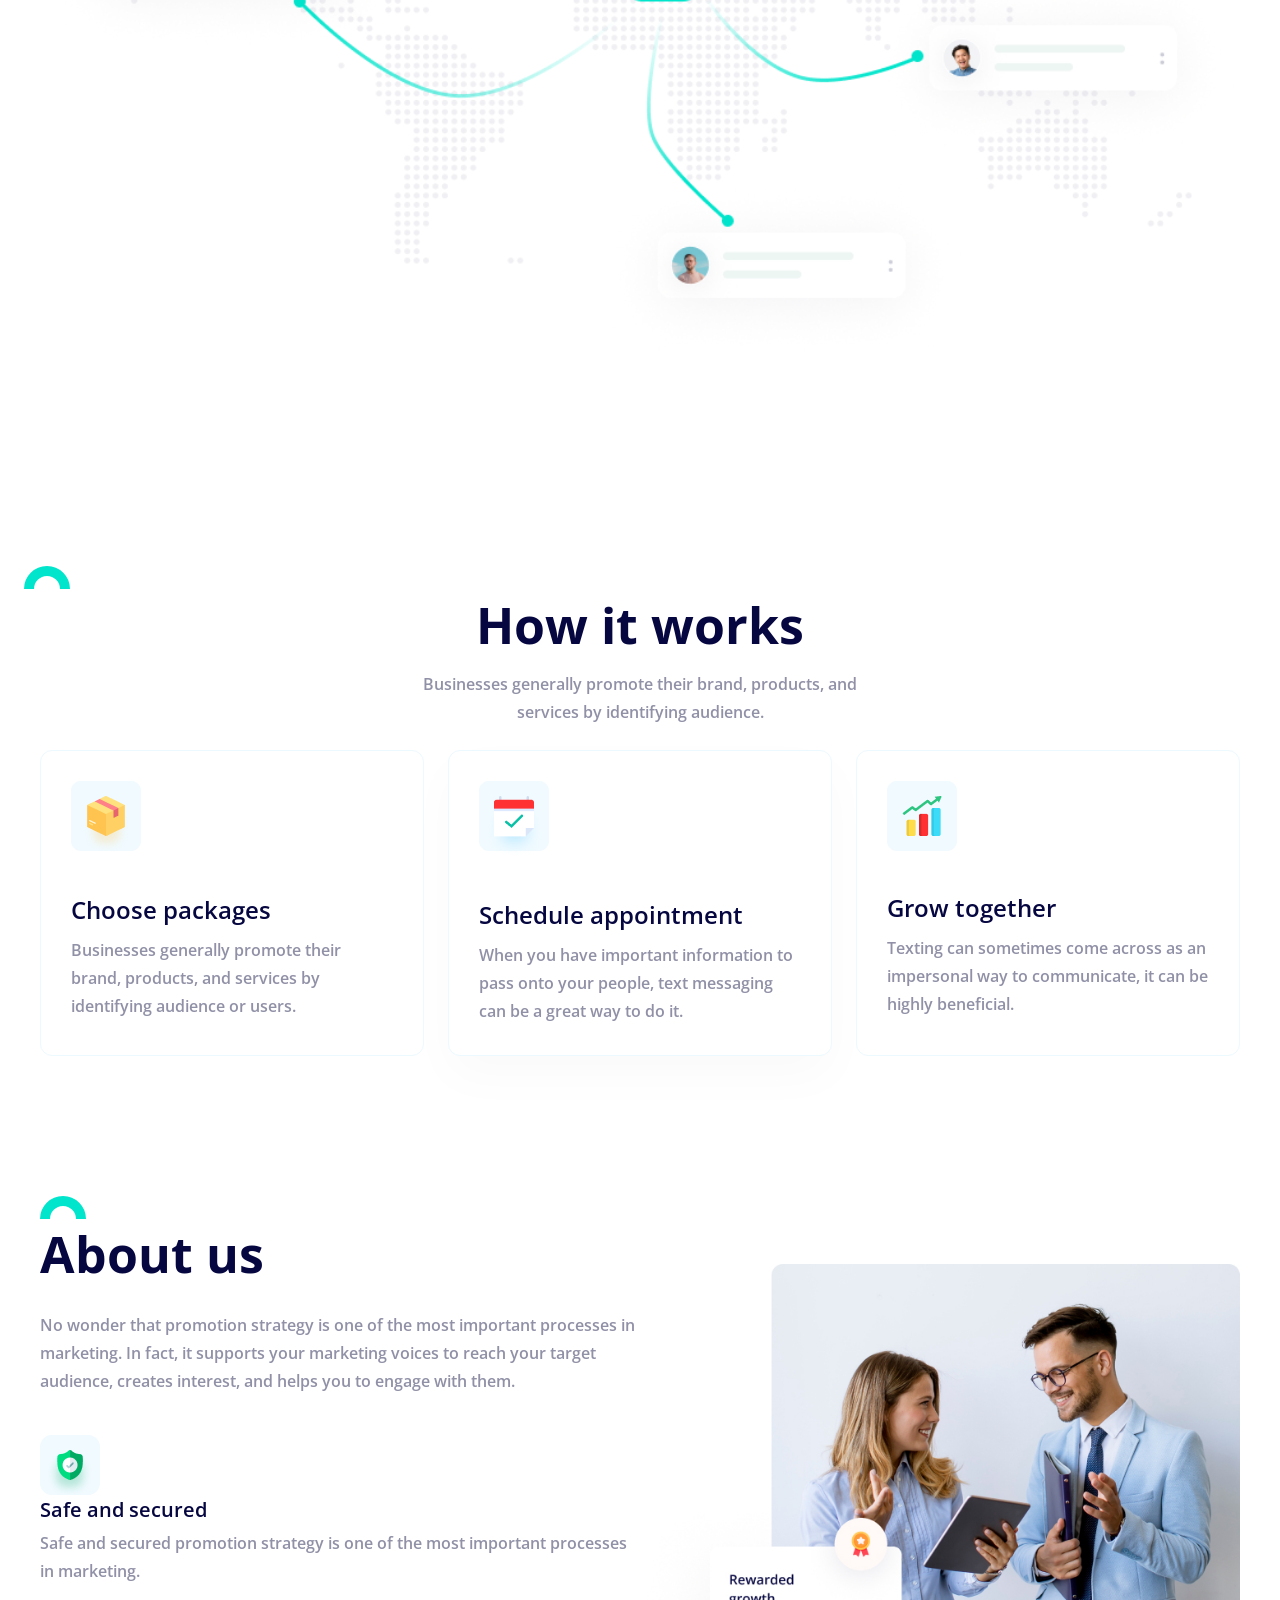
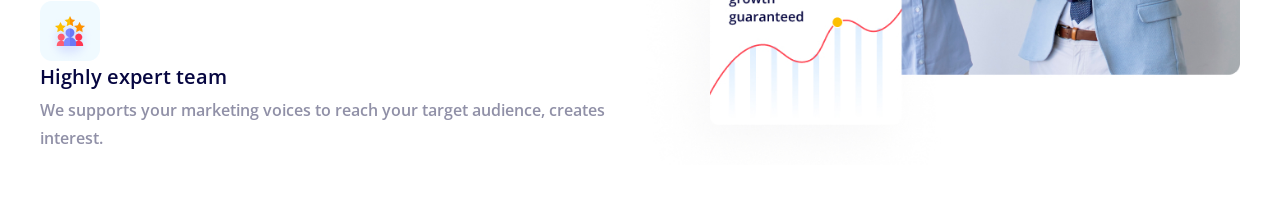
==== commit 815b374d: "flex hero" ====
--- a/deploy/index.html
+++ b/deploy/index.html
@@ -32,11 +32,13 @@
             </article>
     
             <article id="hero-card">
-                <img src="img/hero/quote.svg" alt="quote icon">
-                <img src="img/hero/star.svg" alt="star icon">
-                <h5>4.9</h5>
-    
-                <p>There’s no shortage of ideas, what’s missing is the will to execute them – Seth Godin</p>
+                <div id="stats-bar">
+                    <img src="img/hero/quote.svg" alt="quote icon">
+                    <img src="img/hero/star.svg" alt="star icon" id="star-icon">
+                    <h5>4.9</h5>
+                </div>
+    
+                <p id="card-info">There’s no shortage of ideas, what’s missing is the will to execute them – Seth Godin</p>
             </article>
         </section>
         <!--this will be the tag for the image-->
--- a/deploy/css/styles.css
+++ b/deploy/css/styles.css
@@ -502,14 +502,33 @@
   padding: 24px 20px;
   border-radius: 12px;
 }
+#hero #hero-content-container section #hero-card #stats-bar {
+  display: -webkit-box;
+  display: -ms-flexbox;
+  display: flex;
+  -webkit-box-align: center;
+      -ms-flex-align: center;
+          align-items: center;
+}
+#hero #hero-content-container section #hero-card #stats-bar #star-icon {
+  margin-left: auto;
+  margin-right: 8px;
+}
+#hero #hero-content-container section #hero-card #stats-bar h5 {
+  color: var(--nightBlue);
+  font-weight: 600;
+  font-size: 0.875rem;
+}
 #hero #hero-content-container section #hero-card h5 {
   color: var(--nightBlue);
   font-weight: 600;
   font-size: 0.875rem;
 }
-#hero #hero-content-container section #hero-card p {
+#hero #hero-content-container section #hero-card #card-info {
   font-size: 0.875rem;
   font-weight: 600;
+  color: var(--grey);
+  margin-bottom: 0;
 }
 @media (min-width: 768px) {
   #hero #hero-content-container aside {
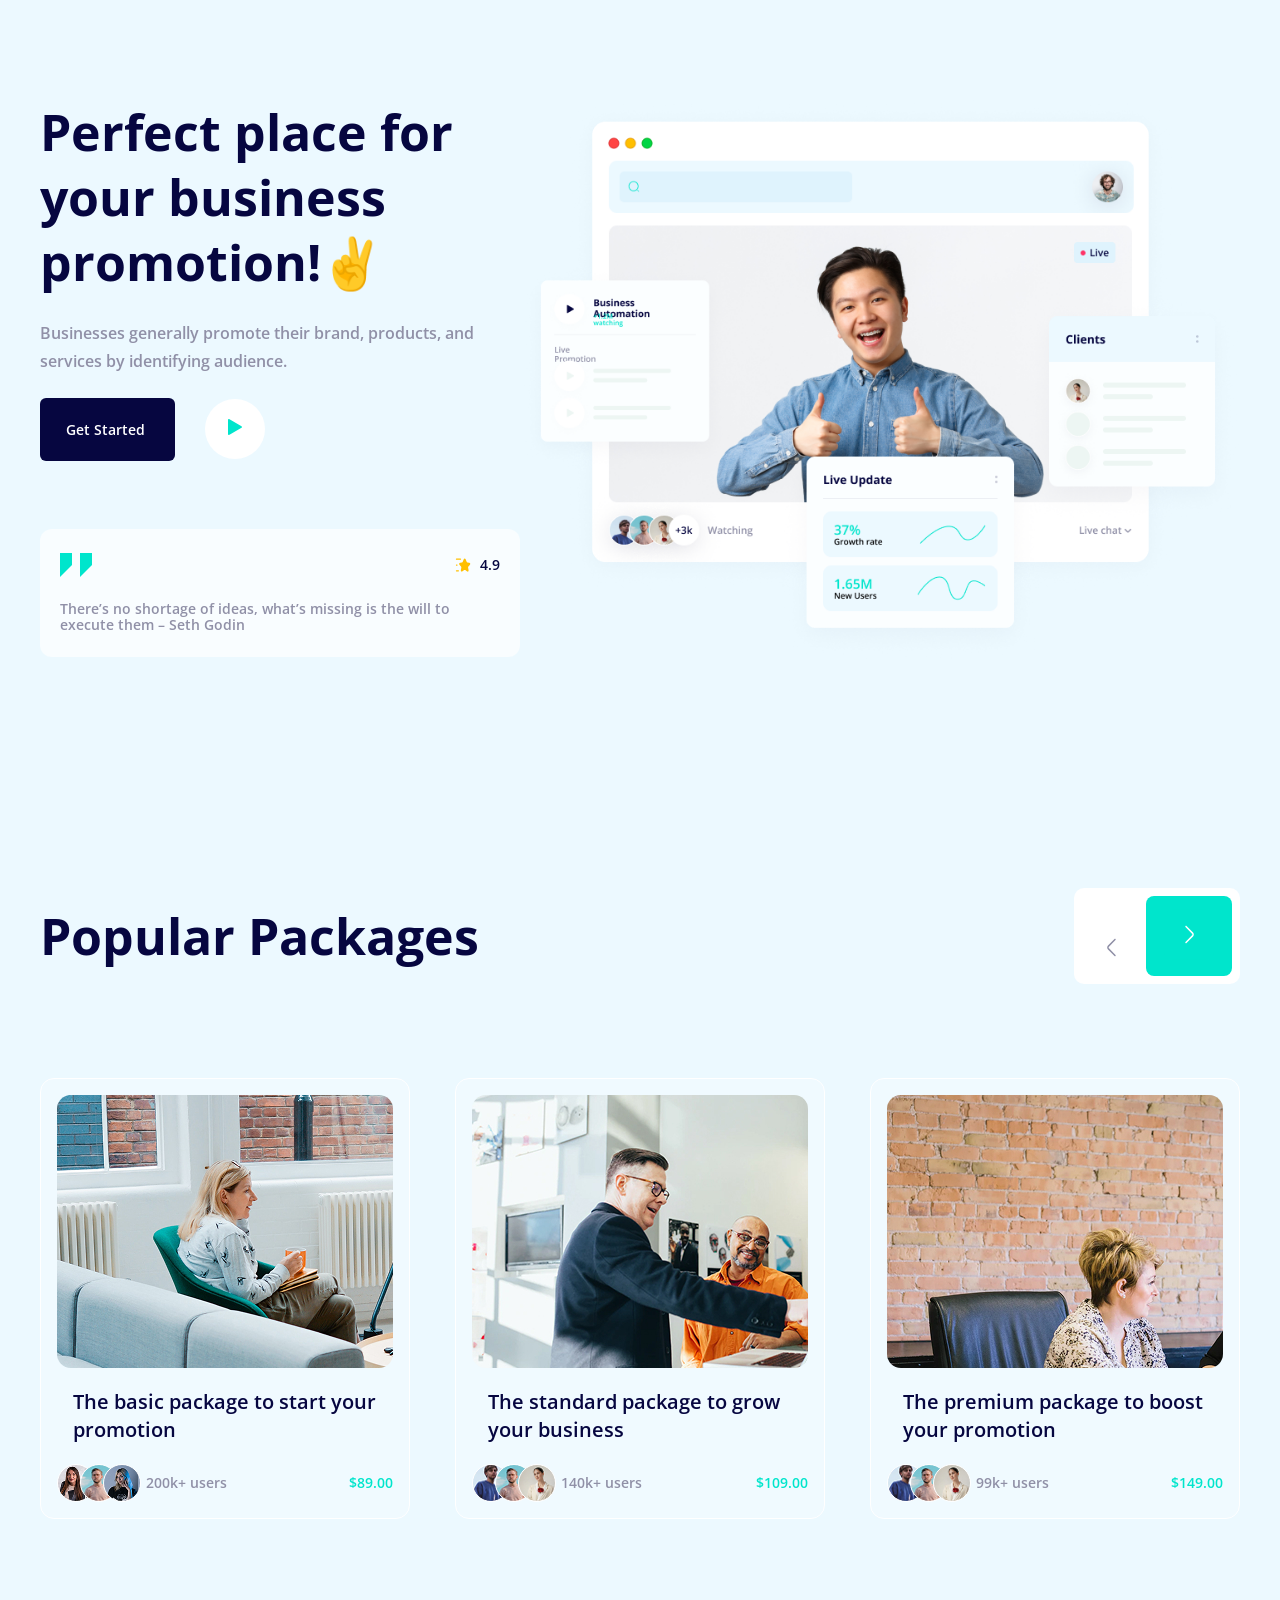
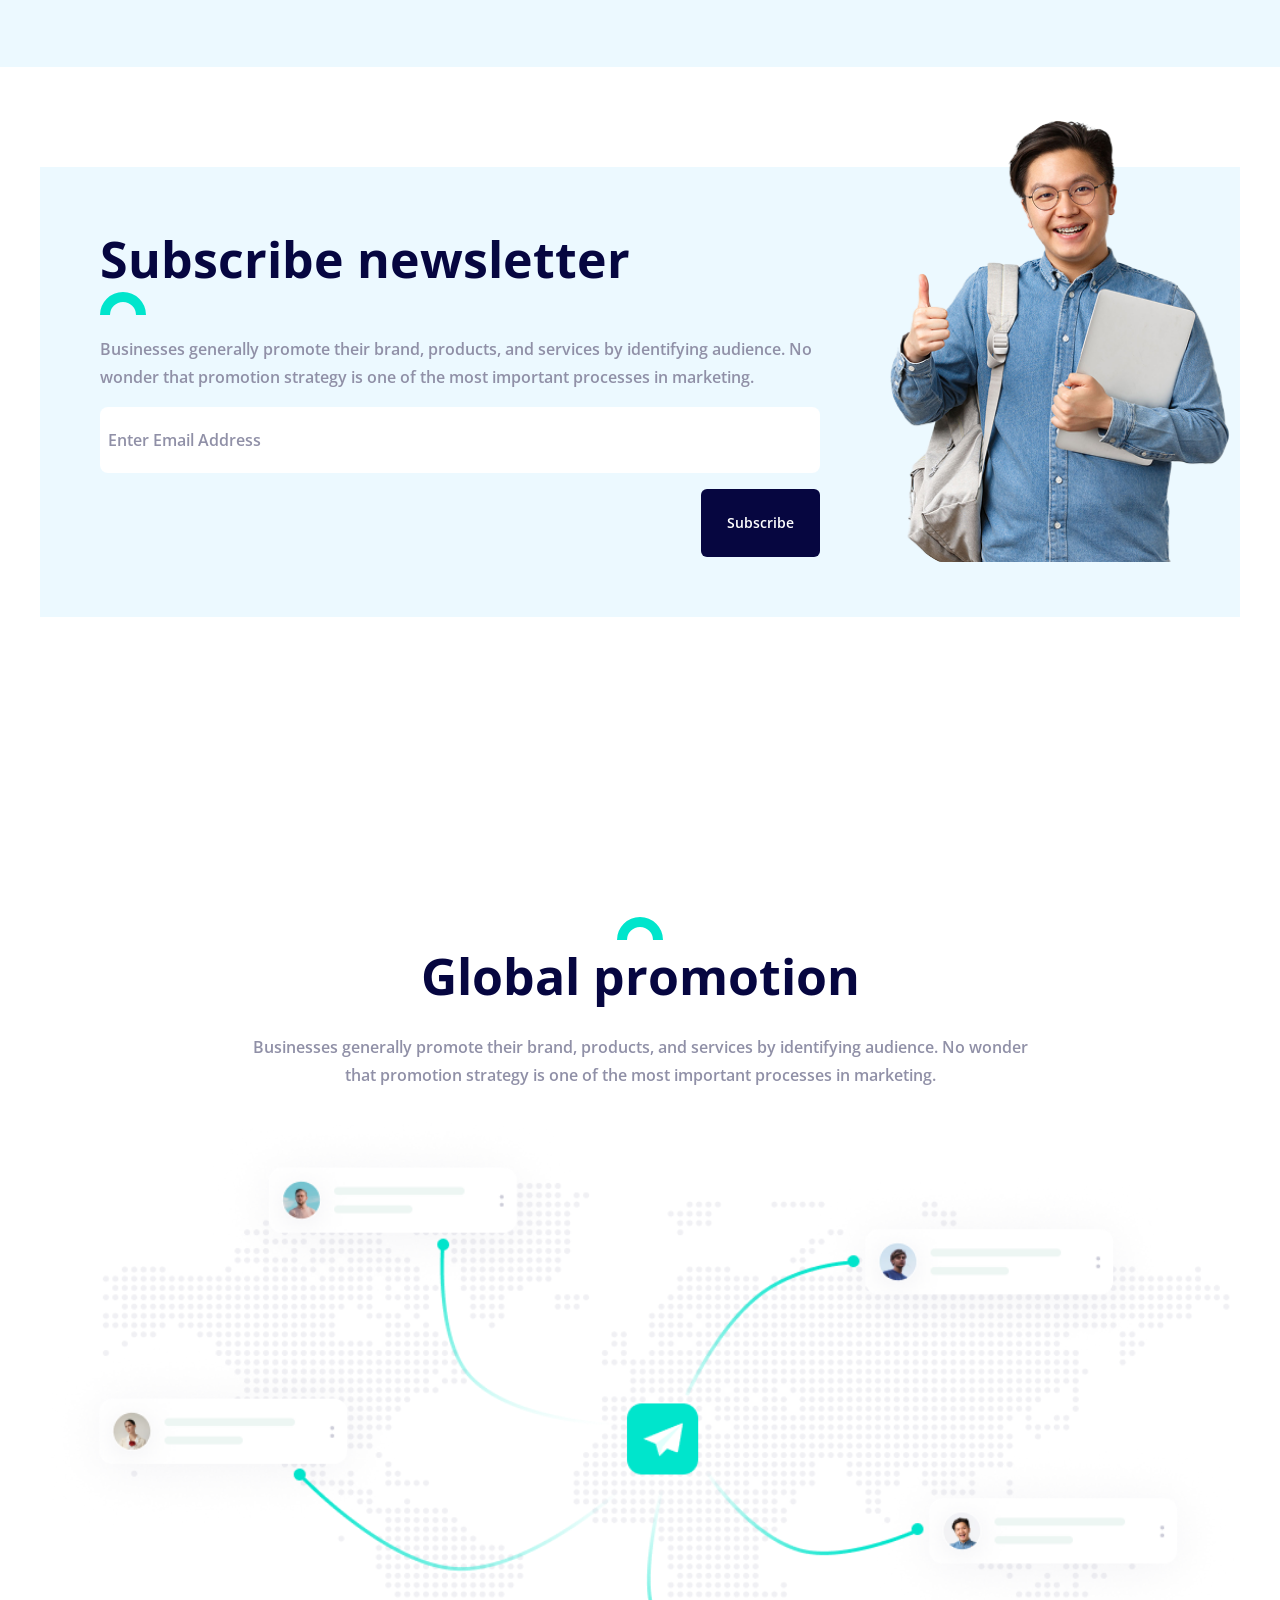
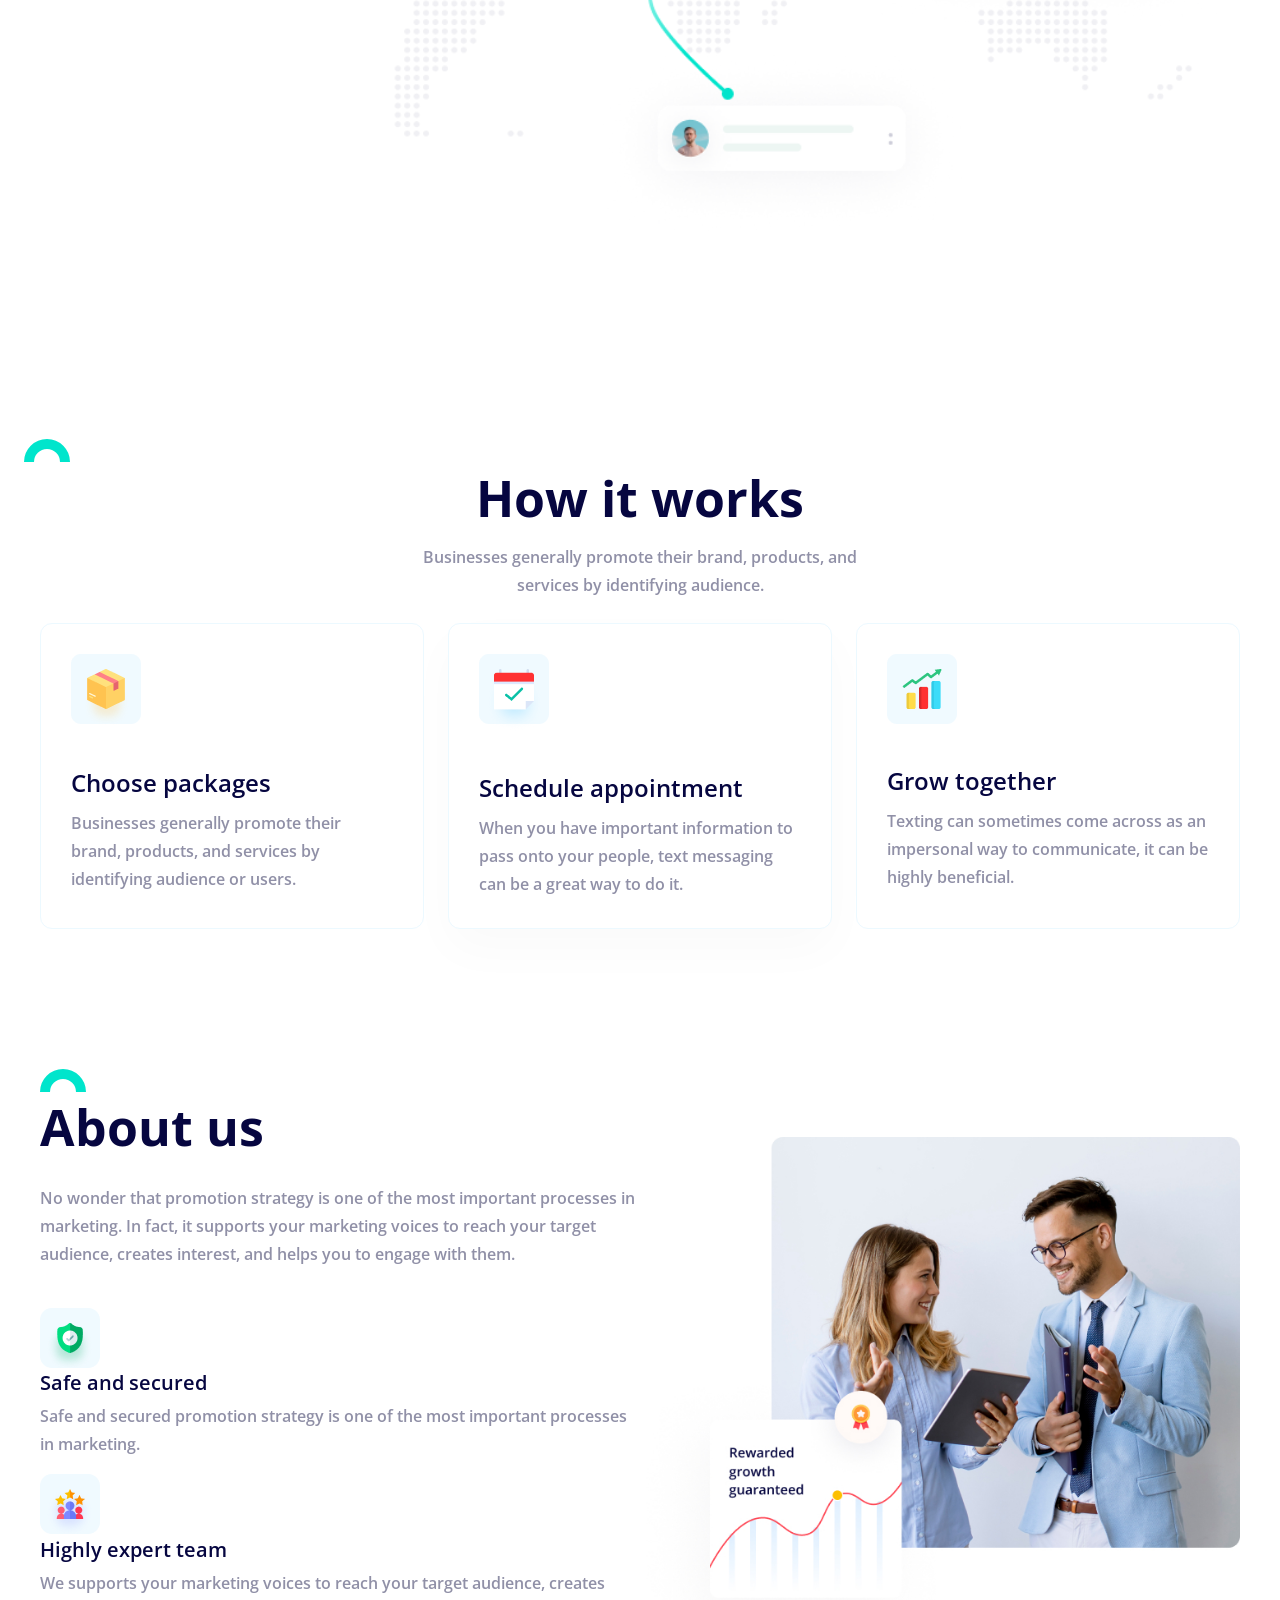
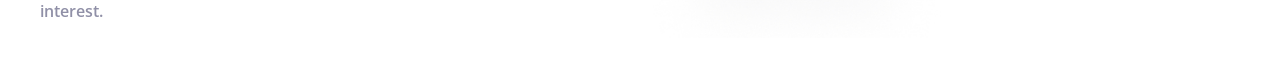
==== commit e77d853b: "flex packages" ====
--- a/deploy/index.html
+++ b/deploy/index.html
@@ -63,41 +63,35 @@
             <!-- <img src="img/packages/card1.jpg" alt="hero images" class="img-scaler"> -->
              <div class="package-card-img"></div>
             <p>The basic package to start your promotion</p>
+
+            <div class="package-status-bar">
+                <ul class="user-icons">
+                    <li class="icon-1"></li>
+                    <li class="icon-3"></li>
+                    <li class="icon-2"></li>
+                </ul>
+    
+                <h4>200k+ users</h4>
+                <h3>$89.00</h3>
+            </div>
            
-            
-            <ul class="user-icons">
-                <li class="icon-1"></li>
-                <li class="icon-3"></li>
-                <li class="icon-2"></li>
-                
-                <!-- <li><img src="img/packages/user1.jpg" alt=" user images"></li>
-                <li><img src="img/packages/user2.jpg" alt=" user images"></li>
-                <li><img src="img/packages/user3.jpg" alt=" user images"></li> -->
-            </ul>
-
-            <h4>200k+ users</h4>
-            <h3>$89.00</h3>
+        
         </li>
 
         <li class="selected package-card" id="card-2">
             <!-- <img src="img/packages/card3.jpg" alt="hero images" class="img-scaler"> -->
             <div class="package-card-img"></div>
             <p>The standard package to grow your business</p>
-           
-            <ul class="user-icons">
-                <li class="icon-5"></li>
-                <li class="icon-3"></li>
-                <li class="icon-4"></li>
-                
-                <!-- <li>
-                    <li><img src="img/packages/user1.jpg" alt=" user images"></li>
-                    <li><img src="img/packages/user3.jpg" alt=" user images"></li>
-                    <li><img src="img/packages/user2.jpg" alt=" user images"></li>
-                </li> -->
-            </ul>
-
-            <h4>140k+ users</h4>
-            <h3>$109.00</h3>
+            
+            <div class="package-status-bar">
+                <ul class="user-icons">
+                    <li class="icon-1"></li>
+                    <li class="icon-3"></li>
+                    <li class="icon-2"></li>
+                </ul>
+                <h4>140k+ users</h4>
+                <h3>$109.00</h3>
+            </div>
 
         </li>
 
@@ -106,21 +100,16 @@
             <div class="package-card-img"></div>
             <p>The premium package to boost your promotion</p>
 
-            
-            <ul class="user-icons">
-                <li class="icon-5"></li>
-                <li class="icon-3"></li>
-                <li class="icon-4"></li>
-
-                <!-- <li>
-                    <li><img src="img/packages/user5.jpg" alt=" user images"></li>
-                    <li><img src="img/packages/user3.jpg" alt=" user images"></li>
-                    <li><img src="img/packages/user4.jpg" alt=" user images"></li>
-                </li> -->
-            </ul>
-
-            <h4>99k+ users</h4>
-            <h3>$149.00</h3>
+           <div class="package-status-bar">
+                <ul class="user-icons">
+                    <li class="icon-1"></li>
+                    <li class="icon-3"></li>
+                    <li class="icon-2"></li>
+                </ul>
+
+                <h4>99k+ users</h4>
+                <h3>$149.00</h3>
+           </div> 
         </li>
 
     </ul>
--- a/deploy/css/styles.css
+++ b/deploy/css/styles.css
@@ -566,12 +566,38 @@
 #packages #top-content {
   text-align: center;
 }
+@media (min-width: 768px) {
+  #packages #top-content {
+    display: -webkit-box;
+    display: -ms-flexbox;
+    display: flex;
+    -webkit-box-align: center;
+        -ms-flex-align: center;
+            align-items: center;
+  }
+}
+@media (min-width: 992px) {
+  #packages #top-content {
+    margin-bottom: 70px;
+  }
+}
+@media (min-width: 1200px) {
+  #packages #top-content {
+    width: 1200px;
+    margin: 0 auto 70px;
+  }
+}
 #packages #top-content #package-button-container {
   background-color: var(--white);
   margin: 24px 0;
   display: inline-block;
   padding: 8px;
   border-radius: 10px;
+}
+@media (min-width: 768px) {
+  #packages #top-content #package-button-container {
+    margin-left: auto;
+  }
 }
 #packages #top-content #package-button-container button {
   border: none;
@@ -627,23 +653,42 @@
   line-height: 1.75rem;
   margin: 20px 16px;
 }
-#packages #package-card-container .package-card .user-icons li {
+#packages #package-card-container .package-card .package-status-bar {
+  display: -webkit-box;
+  display: -ms-flexbox;
+  display: flex;
+  -webkit-box-align: center;
+      -ms-flex-align: center;
+          align-items: center;
+}
+#packages #package-card-container .package-card .package-status-bar .user-icons {
+  display: -webkit-box;
+  display: -ms-flexbox;
+  display: flex;
+  -webkit-box-align: center;
+      -ms-flex-align: center;
+          align-items: center;
+}
+#packages #package-card-container .package-card .package-status-bar .user-icons li {
   height: 36px;
   width: 36px;
   border-radius: 100%;
   border: 1px solid var(--white);
-}
-#packages #package-card-container .package-card h4 {
+  margin-right: -15px;
+}
+#packages #package-card-container .package-card .package-status-bar h4 {
   color: var(--grey);
   font-weight: 600;
   font-size: 0.875rem;
   line-height: 1.75rem;
-}
-#packages #package-card-container .package-card h3 {
+  margin-left: 20px;
+}
+#packages #package-card-container .package-card .package-status-bar h3 {
   color: var(--aqua);
   font-weight: 600;
   font-size: 0.875rem;
   line-height: 1.75rem;
+  margin-left: auto;
 }
 @media (min-width: 768px) {
   #packages #package-card-container #card-1 {
@@ -671,7 +716,7 @@
 #packages #package-card-container #card-2 .package-card-img {
   background: url("../img/packages/card3.jpg");
 }
-#packages #package-card-container #card-2 .icon-5 {
+#packages #package-card-container #card-2 .icon-1 {
   background-image: url("../img/packages/user5.jpg");
   background-position: 50% 40%;
 }
@@ -679,7 +724,7 @@
   background-image: url("../img/packages/user3.jpg");
   background-position: 80% 80%;
 }
-#packages #package-card-container #card-2 .icon-4 {
+#packages #package-card-container #card-2 .icon-2 {
   background-image: url("../img/packages/user4.jpg");
   background-position: 20% 20%;
 }
@@ -691,7 +736,7 @@
 #packages #package-card-container #card-3 .package-card-img {
   background: url("../img/packages/card2.jpg");
 }
-#packages #package-card-container #card-3 .icon-5 {
+#packages #package-card-container #card-3 .icon-1 {
   background-image: url("../img/packages/user5.jpg");
   background-position: 50% 40%;
 }
@@ -699,7 +744,7 @@
   background-image: url("../img/packages/user3.jpg");
   background-position: 80% 80%;
 }
-#packages #package-card-container #card-3 .icon-4 {
+#packages #package-card-container #card-3 .icon-2 {
   background-image: url("../img/packages/user4.jpg");
   background-position: 20% 20%;
 }
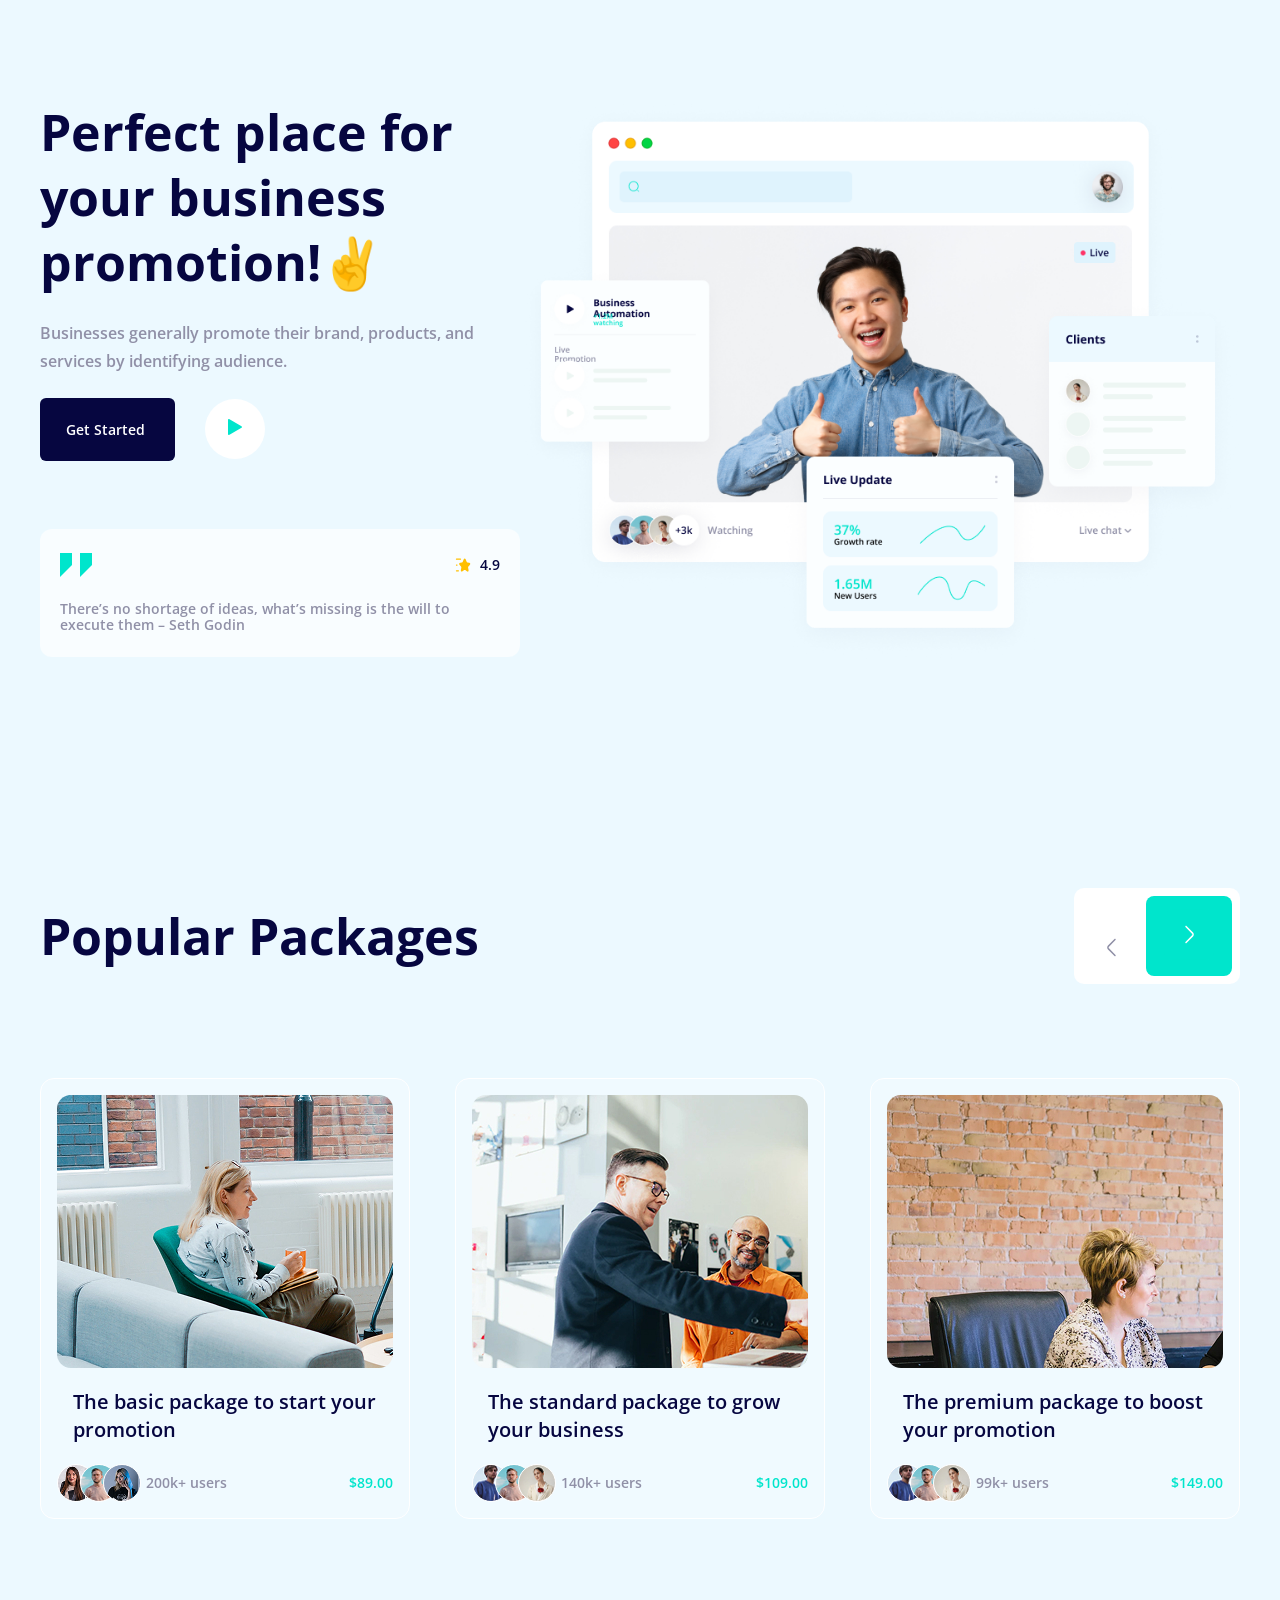
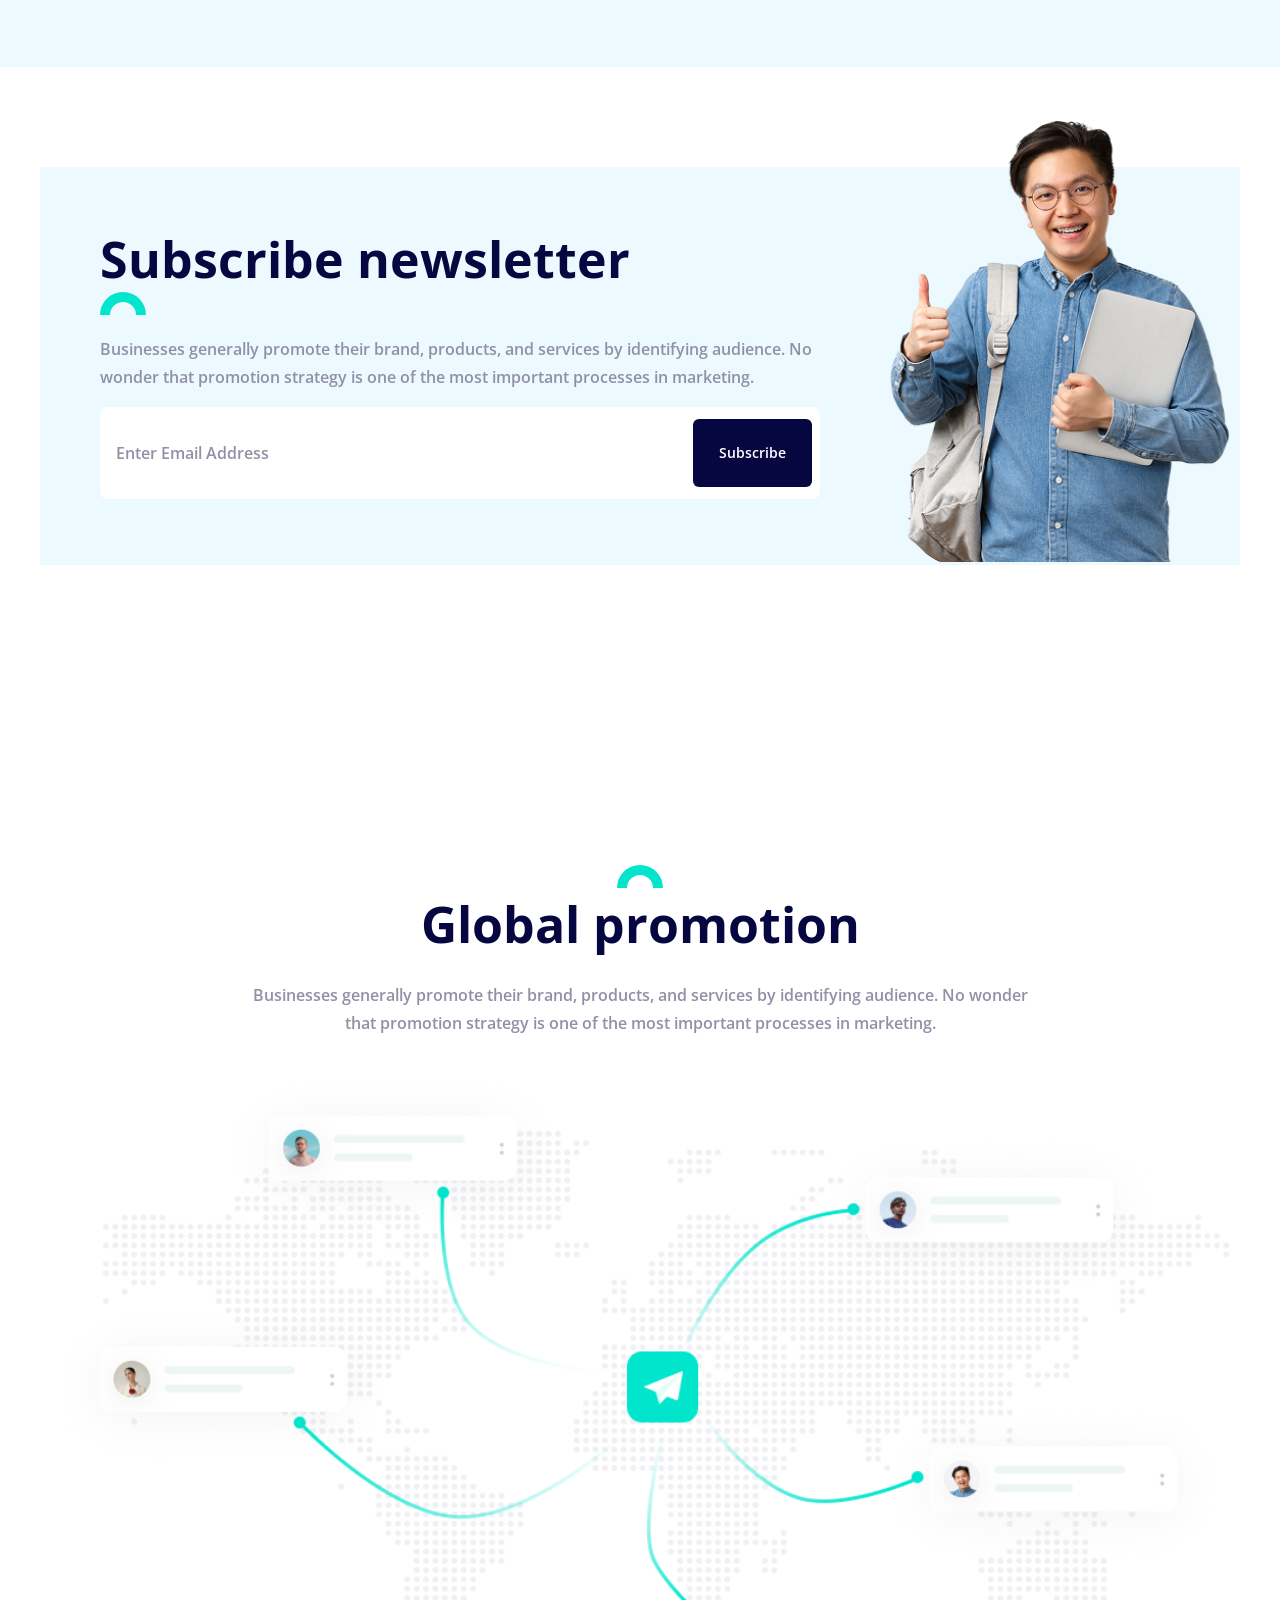
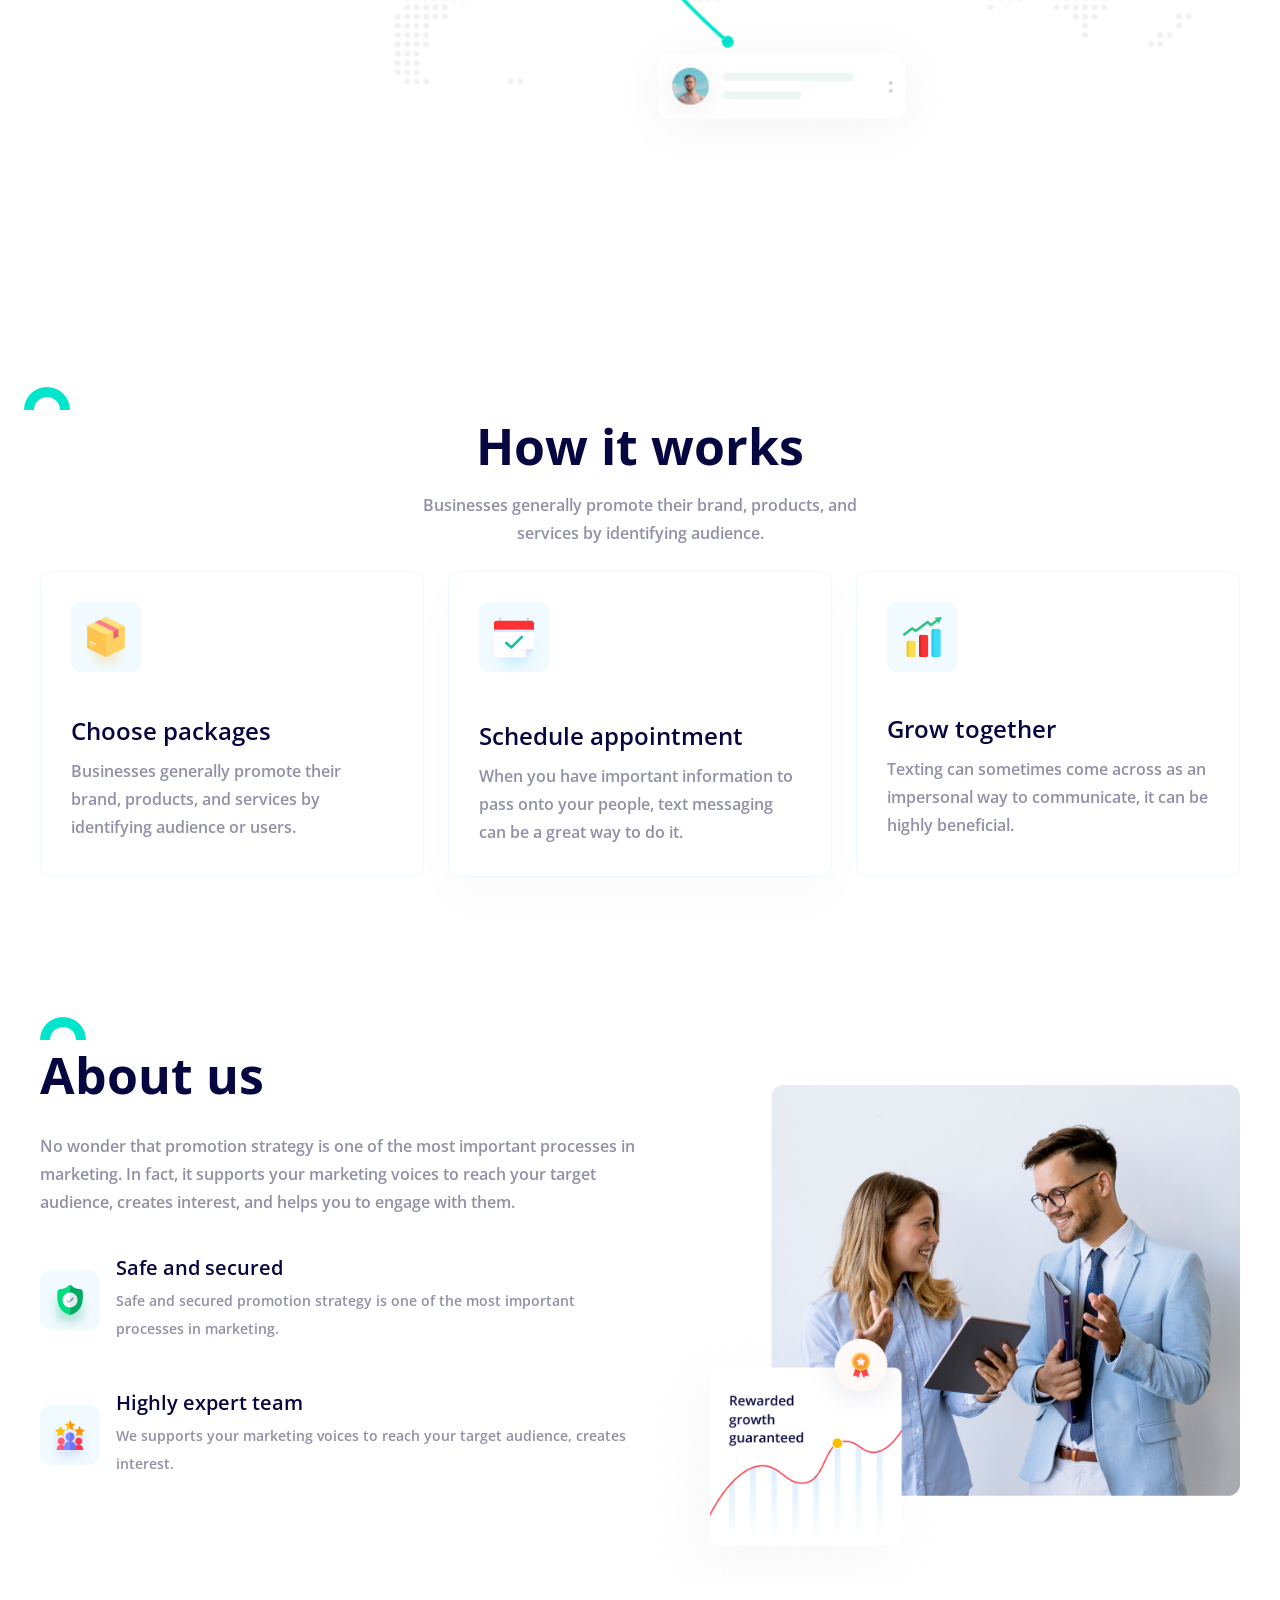
==== commit a4e9f0d1: "flex about" ====
--- a/deploy/index.html
+++ b/deploy/index.html
@@ -178,21 +178,27 @@
 </section><section id="about" class="content-padding">
     <section>
         <img src="img/packages/green rainbow.svg" alt="part of a green outline">
+        
         <h1 class="section-title">About us</h1>
         <p class="body-grey-text about-p">No wonder that promotion strategy is one of the most important processes in marketing. In fact, it supports your marketing voices to reach your target audience, creates interest, and helps you to engage with them.</p>
         
         <ul>
+            
             <li>
                 <img src="img/about/icon-1.png" alt="checkmark icon">
-                <h2>Safe and secured</h2>
-                <p class="body-grey-text">Safe and secured promotion strategy is one of the most important processes in marketing.</p>
+                <div>
+                    <h2>Safe and secured</h2>
+                    <p class="body-grey-text">Safe and secured promotion strategy is one of the most important processes in marketing.</p>
+                </div>
             </li>
 
 
             <li>
                 <img src="img/about/icon-2.png" alt="people icon">
-                <h2>Highly expert team</h2>
-                <p class="body-grey-text">We supports your marketing voices to reach your target audience, creates interest.</p>
+                <div>
+                    <h2>Highly expert team</h2>
+                    <p class="body-grey-text">We supports your marketing voices to reach your target audience, creates interest.</p>
+                </div>
             </li>
             
         </ul>
--- a/deploy/css/styles.css
+++ b/deploy/css/styles.css
@@ -790,6 +790,19 @@
 #newsletter #newsletter-content #newsletter-left p {
   margin: 16px 0;
 }
+@media (min-width: 768px) {
+  #newsletter #newsletter-content #newsletter-left form {
+    display: -webkit-box;
+    display: -ms-flexbox;
+    display: flex;
+    padding: 12px 8px;
+    background-color: var(--white);
+    border-radius: 8px;
+    -webkit-box-align: center;
+        -ms-flex-align: center;
+            align-items: center;
+  }
+}
 #newsletter #newsletter-content #newsletter-left form input {
   border: none;
   color: var(--grey);
@@ -801,6 +814,11 @@
   border-radius: 8px;
   margin-bottom: 16px;
 }
+@media (min-width: 768px) {
+  #newsletter #newsletter-content #newsletter-left form input {
+    margin-bottom: 0;
+  }
+}
 #newsletter #newsletter-content #newsletter-left form ::-webkit-input-placeholder {
   color: var(--grey);
   opacity: 1; /* Firefox */
@@ -1085,11 +1103,28 @@
     grid-template-columns: 1fr;
   }
 }
+#about section ul li {
+  display: -webkit-box;
+  display: -ms-flexbox;
+  display: flex;
+  -webkit-box-align: center;
+      -ms-flex-align: center;
+          align-items: center;
+  margin-bottom: 32px;
+}
+#about section ul li img {
+  margin-right: 16px;
+}
 #about section ul li h2 {
   color: var(--nightBlue);
   font-size: 1.25rem;
   font-weight: 600;
   margin-bottom: 8px;
+}
+#about section ul li p {
+  color: var(--grey);
+  font-size: 0.875rem;
+  margin: 0;
 }
 #about aside {
   margin-top: 68px;
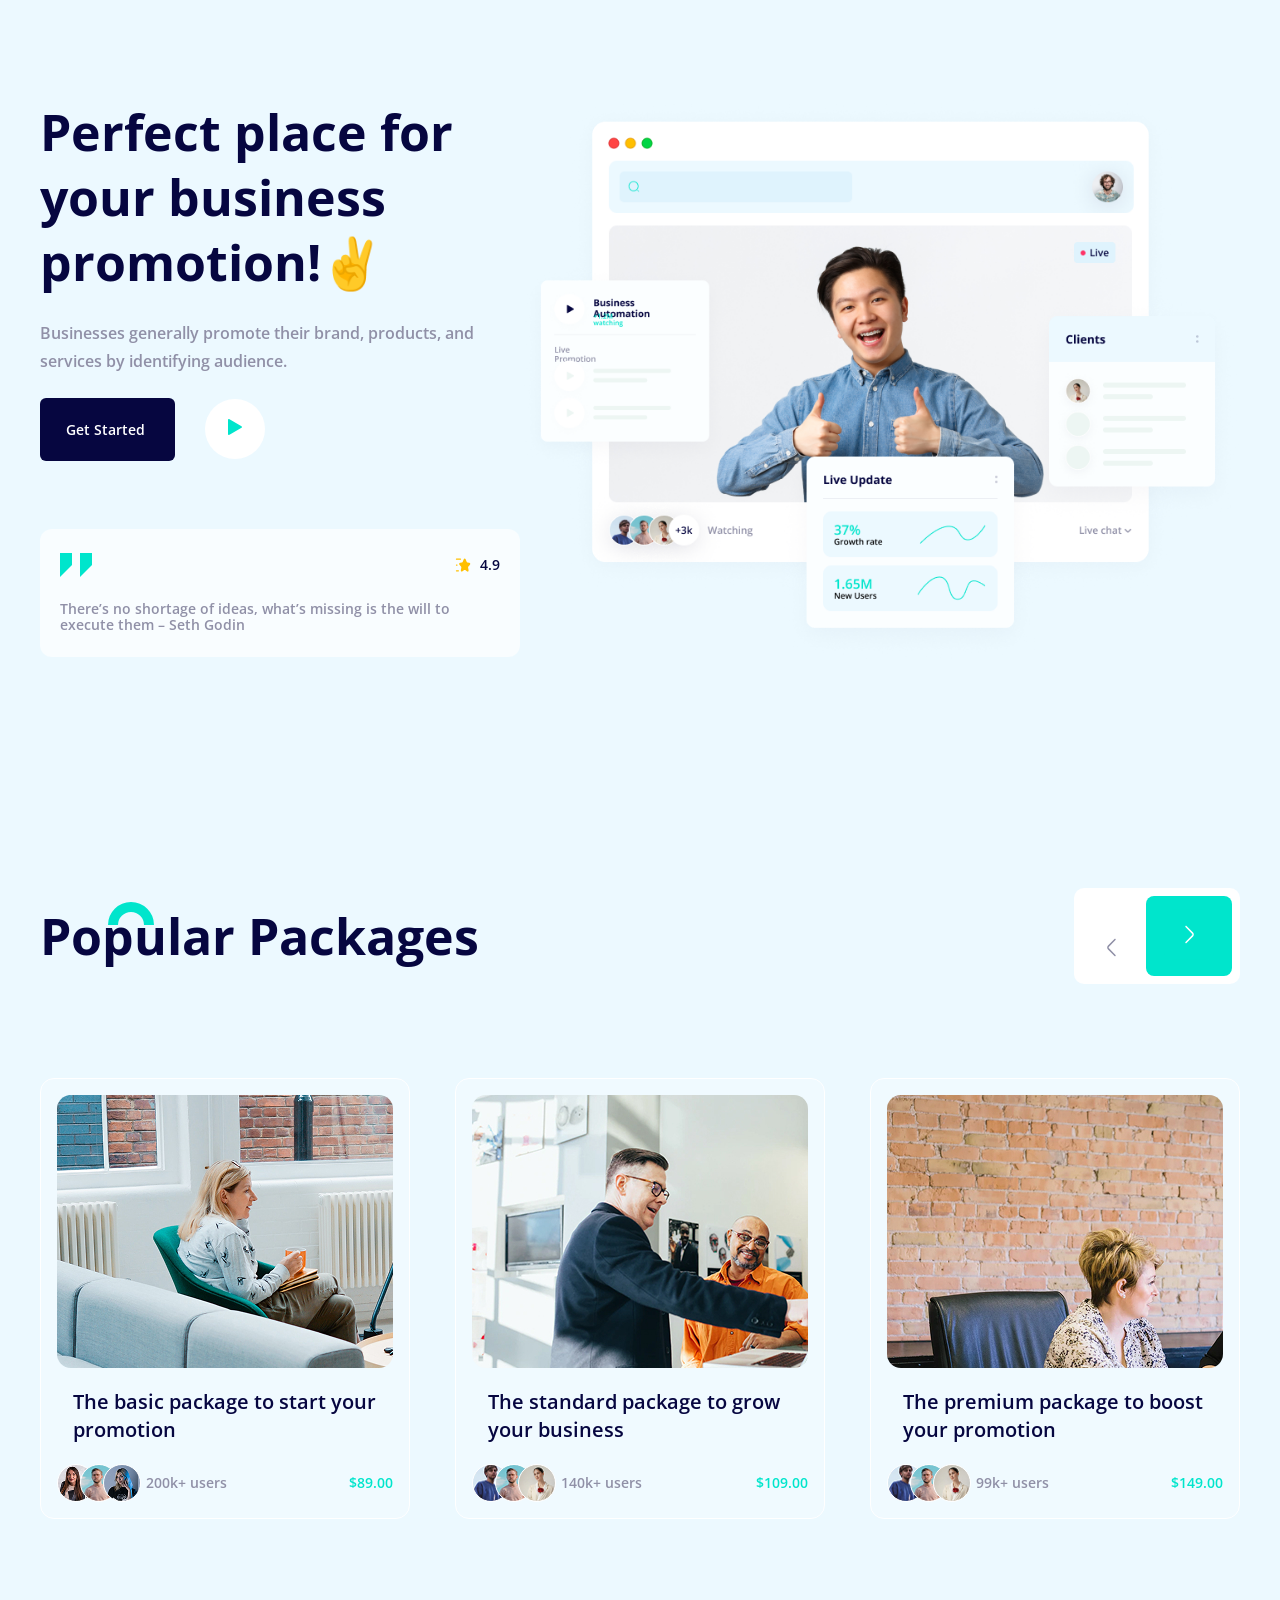
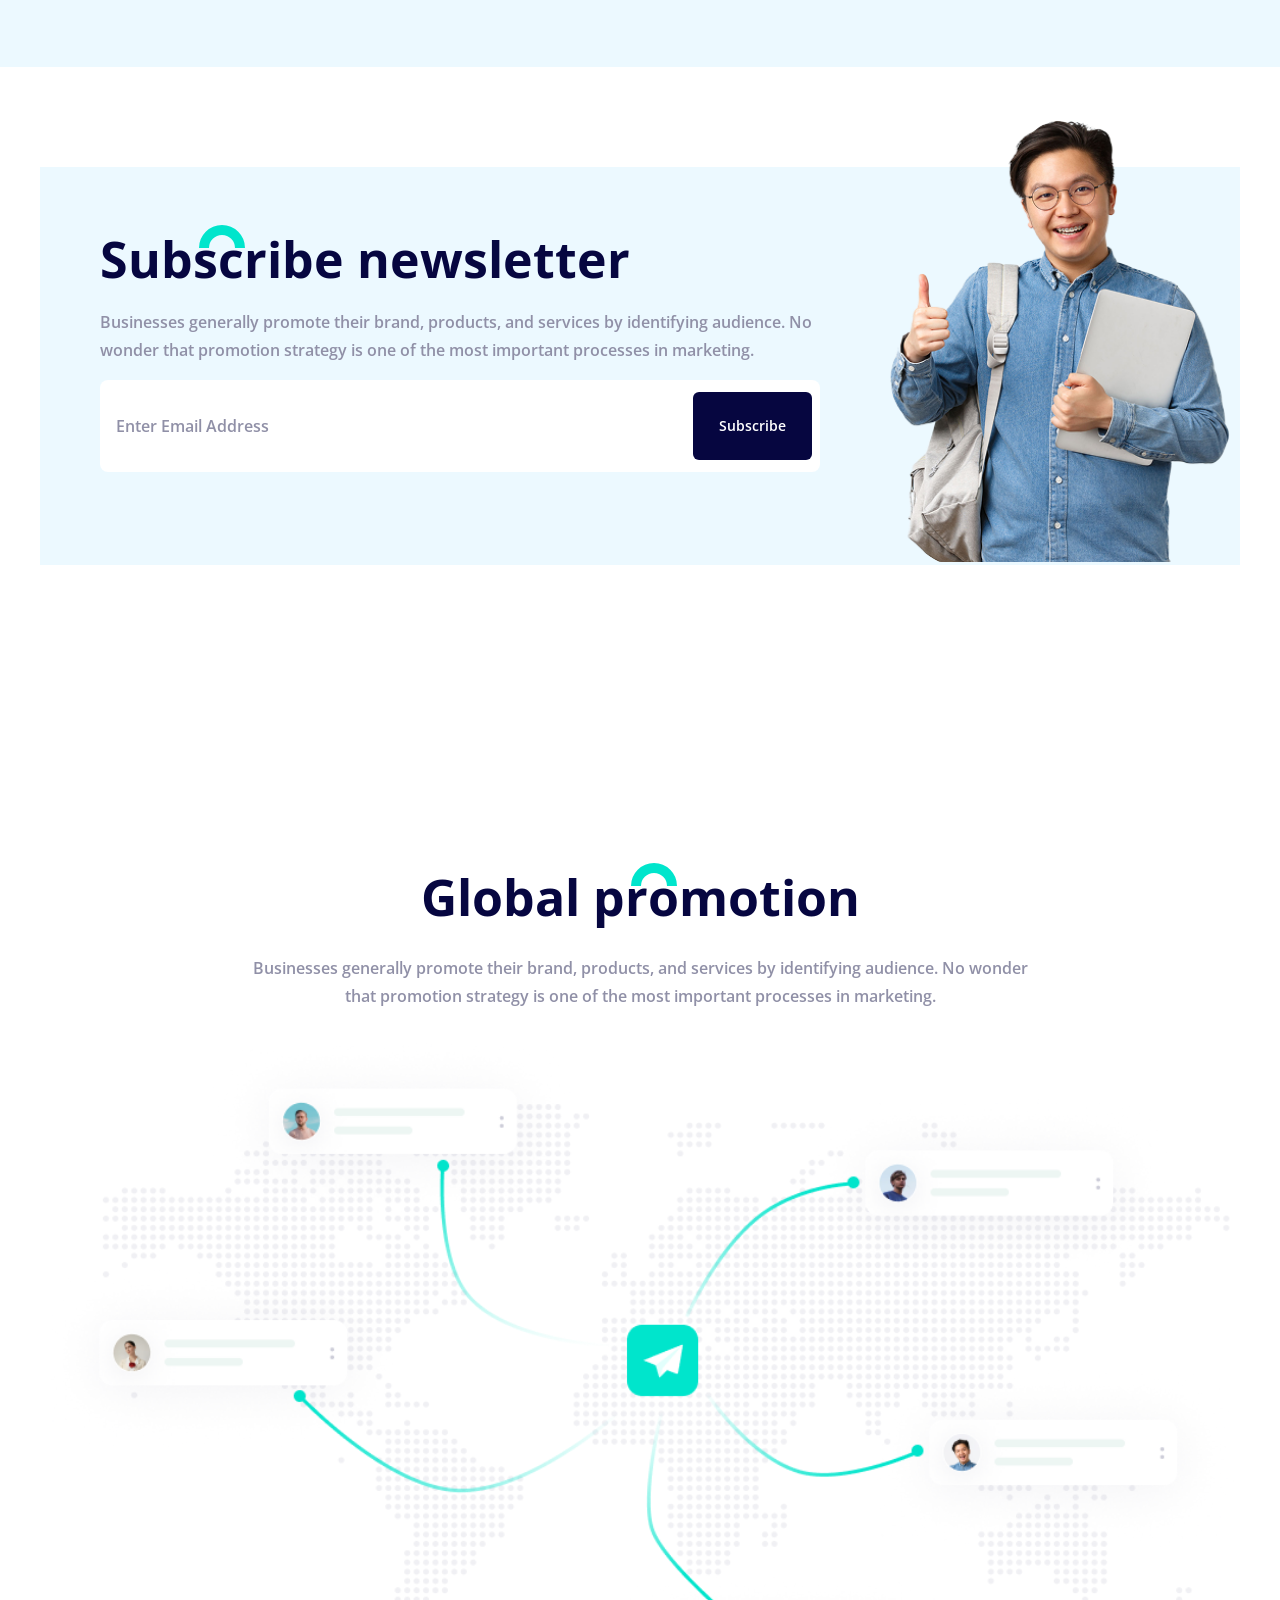
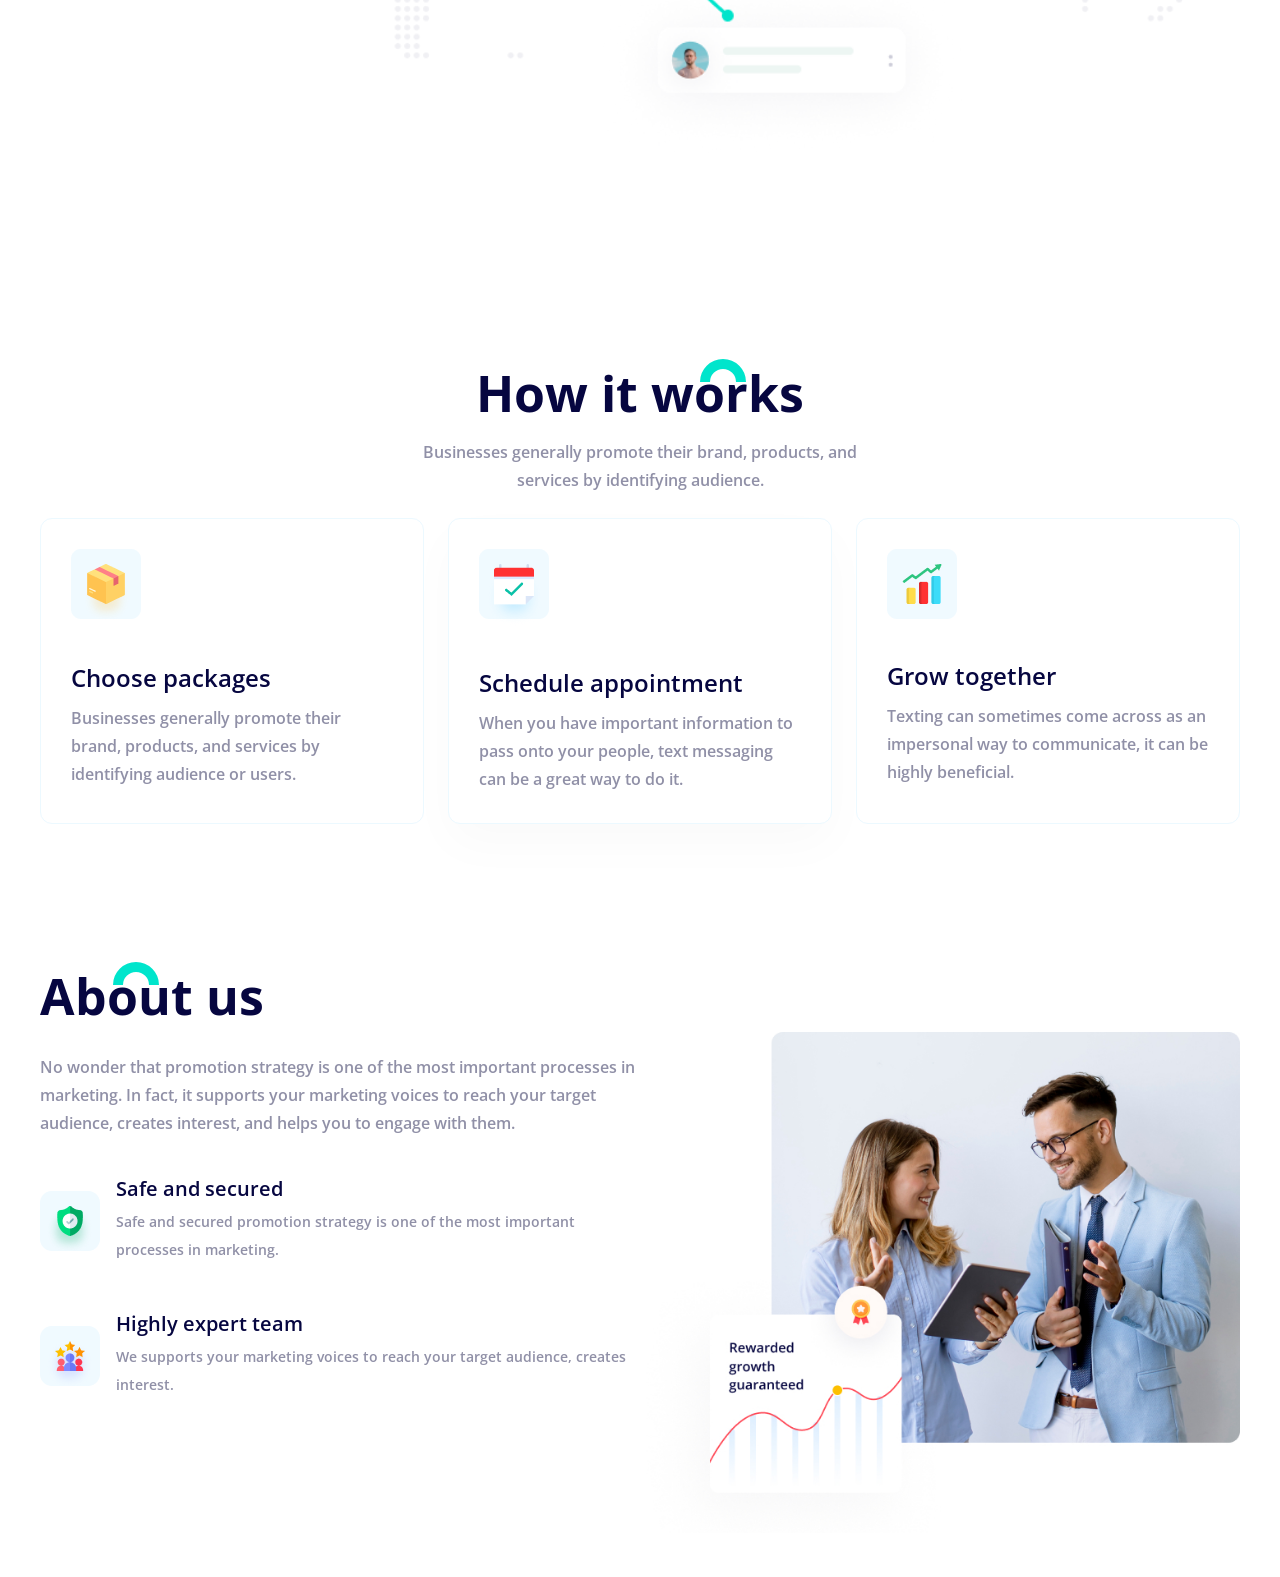
==== commit c7b2dd4a: "green rainbow updates" ====
--- a/deploy/index.html
+++ b/deploy/index.html
@@ -49,7 +49,7 @@
 </section><section id="packages">
     <div id="top-content">
         <!-- <img src="img/packages/green rainbow.svg" alt="part of a green outline"> -->
-        <h1 class="section-title">Popular Packages</h1>
+        <h1 class="section-title">Po<span><img src="img/packages/green rainbow.svg" alt="green design">pu</span>lar Packages</h1>
 
         <div id="package-button-container">
             <button id="left-arrow"><img src="img/packages/arrow-left.svg" alt="arrow left button"></button>
@@ -116,8 +116,8 @@
 </section><section id="newsletter" class="content-padding">
     <div id="newsletter-content">
         <section id="newsletter-left">
-            <h1 class="section-title">Subscribe newsletter</h1>
-            <img src="img/packages/green rainbow.svg" alt="green design">
+            <h1 class="section-title">Sub<span><img src="img/packages/green rainbow.svg" alt="green design">sc</span>ribe newsletter</h1>
+            
             <p class="body-grey-text">Businesses generally promote their brand, products, and services by identifying audience. No wonder that promotion strategy is one of the most important processes in marketing.</p>
         
             <form action="#">
@@ -132,10 +132,9 @@
         </aside>
     </div>
 </section><section id="communication" class="content-padding">
-    <img src="img/packages/green rainbow.svg" alt="part of a green outline">
     
     <div id="comms-content">
-        <h1 class="section-title">Global promotion</h1>
+        <h1 class="section-title">Global p<span><img src="img/packages/green rainbow.svg" alt="green design">ro</span>motion</h1>
         <p class="body-grey-text">Businesses generally promote their brand, products, and services by identifying audience. No wonder that promotion strategy is one of the most important processes in marketing.</p>
     </div>
     
@@ -143,10 +142,10 @@
         <img src="img/communication/image.png" alt="diagram for communication page" class="img-scaler">
     </div>
 </section><section id="process" class="content-padding">
-    <img src="img/packages/green rainbow.svg" alt="part of a green outline">
+  
     
     <div id="process-title">
-        <h1 class="section-title">How it works</h1>
+        <h1 class="section-title">How it w<span><img src="img/packages/green rainbow.svg" alt="green design">or</span>ks</h1>
         <p class="body-grey-text work-p">Businesses generally promote their brand, products, and services by identifying audience.</p>
     </div>
     
@@ -177,9 +176,9 @@
     </ul>
 </section><section id="about" class="content-padding">
     <section>
-        <img src="img/packages/green rainbow.svg" alt="part of a green outline">
-        
-        <h1 class="section-title">About us</h1>
+        
+        
+        <h1 class="section-title">Ab<span><img src="img/packages/green rainbow.svg" alt="green design">ou</span>t us</h1>
         <p class="body-grey-text about-p">No wonder that promotion strategy is one of the most important processes in marketing. In fact, it supports your marketing voices to reach your target audience, creates interest, and helps you to engage with them.</p>
         
         <ul>
--- a/deploy/css/styles.css
+++ b/deploy/css/styles.css
@@ -374,6 +374,14 @@
   color: var(--nightBlue);
   font-size: 3.125rem;
   line-height: 4.0625rem;
+}
+.section-title span {
+  position: relative;
+}
+.section-title span img {
+  position: absolute;
+  top: 0;
+  left: 6px;
 }
 
 .body-grey-text {
